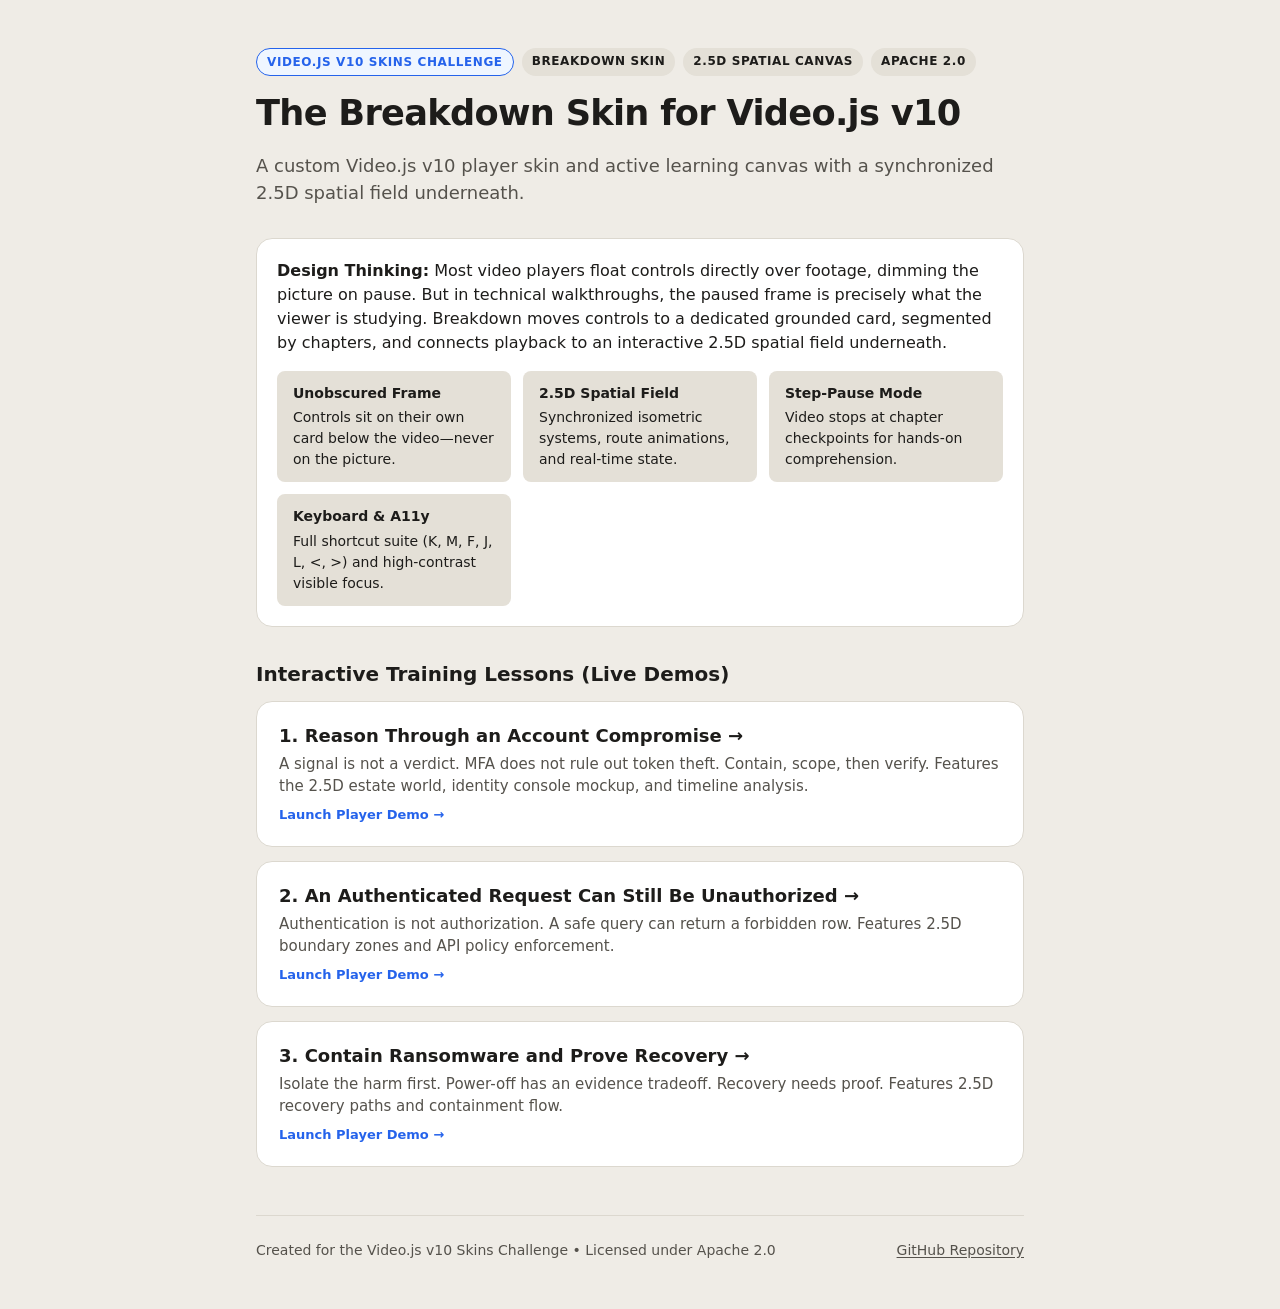
==== index.html @ 7e4e5983 "Video.js v10 Skins Challenge: Breakdown Skin with 2.5D spatial canvas" ====
<!doctype html>
<html lang="en">
<head>
<meta charset="utf-8">
<meta name="viewport" content="width=device-width, initial-scale=1">
<title>Breakdown: Video.js v10 Skin for Interactive Lessons & 2.5D Canvas</title>
<style>
  :root {
    --bg: #efece6;
    --text: #1d1c1a;
    --subtle: #55524c;
    --card-bg: #ffffff;
    --card-border: #dcd8cf;
    --accent: #2563eb;
    --accent-bg: #eff6ff;
    --tag-bg: #e4e0d7;
  }
  @media (prefers-color-scheme: dark) {
    :root {
      --bg: #141312;
      --text: #edebe8;
      --subtle: #a19d95;
      --card-bg: #1f1d1b;
      --card-border: #33302c;
      --accent: #60a5fa;
      --accent-bg: #1e293b;
      --tag-bg: #2a2724;
    }
  }
  body { margin: 0; padding: clamp(1.25rem, 4vw, 3rem); font-family: system-ui, -apple-system, "Segoe UI", Roboto, sans-serif; color: var(--text); background: var(--bg); line-height: 1.5; }
  main { max-width: 48rem; margin: 0 auto; }
  header { margin-bottom: 2rem; }
  .badge-bar { display: flex; flex-wrap: wrap; gap: 0.5rem; margin-bottom: 1rem; }
  .badge { font-size: 0.75rem; font-weight: 600; text-transform: uppercase; letter-spacing: 0.05em; padding: 0.25rem 0.625rem; border-radius: 999px; background: var(--tag-bg); color: var(--text); }
  .badge.highlight { background: var(--accent-bg); color: var(--accent); border: 1px solid currentColor; }
  h1 { margin: 0 0 0.5rem; font-size: clamp(1.5rem, 3.5vw, 2.2rem); line-height: 1.2; font-weight: 700; letter-spacing: -0.02em; }
  .lead { font-size: 1.125rem; color: var(--subtle); margin-bottom: 1.5rem; }
  .card-intro { background: var(--card-bg); border: 1px solid var(--card-border); border-radius: 1rem; padding: 1.25rem; margin-bottom: 2rem; }
  .card-intro p { margin: 0 0 0.75rem; }
  .card-intro p:last-child { margin-bottom: 0; }
  .feature-grid { display: grid; grid-template-columns: repeat(auto-fit, minmax(13rem, 1fr)); gap: 0.75rem; margin-top: 1rem; font-size: 0.875rem; }
  .feature-item { background: var(--tag-bg); padding: 0.75rem 1rem; border-radius: 0.5rem; }
  .feature-item strong { display: block; color: var(--text); margin-bottom: 0.2rem; }
  h2 { font-size: 1.25rem; margin: 2rem 0 0.75rem; font-weight: 600; }
  ol { display: grid; gap: 0.875rem; padding: 0; margin: 0; list-style: none; }
  li a { display: block; padding: 1.25rem 1.375rem; color: inherit; text-decoration: none; background: var(--card-bg); border: 1px solid var(--card-border); border-radius: 1rem; transition: transform 0.15s ease, border-color 0.15s ease; }
  li a:hover { border-color: var(--text); transform: translateY(-1px); }
  li a:focus-visible { outline: 2px solid var(--accent); outline-offset: 2px; }
  li strong { display: flex; align-items: center; justify-content: space-between; font-size: 1.125rem; }
  li span { display: block; margin-top: 0.35rem; color: var(--subtle); font-size: 0.9375rem; line-height: 1.45; }
  .btn-launch { display: inline-block; font-size: 0.8125rem; font-weight: 600; color: var(--accent); margin-top: 0.5rem; }
  footer { margin-top: 3rem; padding-top: 1.5rem; border-top: 1px solid var(--card-border); font-size: 0.875rem; color: var(--subtle); display: flex; flex-wrap: wrap; justify-content: space-between; gap: 1rem; }
  footer a { color: inherit; text-decoration: underline; text-underline-offset: 2px; }
</style>
</head>
<body>
<main>
  <header>
    <div class="badge-bar">
      <span class="badge highlight">Video.js v10 Skins Challenge</span>
      <span class="badge">Breakdown Skin</span>
      <span class="badge">2.5D Spatial Canvas</span>
      <span class="badge">Apache 2.0</span>
    </div>
    <h1>The Breakdown Skin for Video.js v10</h1>
    <p class="lead">A custom Video.js v10 player skin and active learning canvas with a synchronized 2.5D spatial field underneath.</p>
  </header>

  <section class="card-intro">
    <p><strong>Design Thinking:</strong> Most video players float controls directly over footage, dimming the picture on pause. But in technical walkthroughs, the paused frame is precisely what the viewer is studying. Breakdown moves controls to a dedicated grounded card, segmented by chapters, and connects playback to an interactive 2.5D spatial field underneath.</p>
    <div class="feature-grid">
      <div class="feature-item">
        <strong>Unobscured Frame</strong>
        Controls sit on their own card below the video—never on the picture.
      </div>
      <div class="feature-item">
        <strong>2.5D Spatial Field</strong>
        Synchronized isometric systems, route animations, and real-time state.
      </div>
      <div class="feature-item">
        <strong>Step-Pause Mode</strong>
        Video stops at chapter checkpoints for hands-on comprehension.
      </div>
      <div class="feature-item">
        <strong>Keyboard & A11y</strong>
        Full shortcut suite (K, M, F, J, L, &lt;, &gt;) and high-contrast visible focus.
      </div>
    </div>
  </section>

  <h2>Interactive Training Lessons (Live Demos)</h2>
  <ol>
    <li>
      <a href="m1-account-compromise/index.html">
        <strong>1. Reason Through an Account Compromise &rarr;</strong>
        <span>A signal is not a verdict. MFA does not rule out token theft. Contain, scope, then verify. Features the 2.5D estate world, identity console mockup, and timeline analysis.</span>
        <span class="btn-launch">Launch Player Demo &rarr;</span>
      </a>
    </li>
    <li>
      <a href="m2-api-authorization/index.html">
        <strong>2. An Authenticated Request Can Still Be Unauthorized &rarr;</strong>
        <span>Authentication is not authorization. A safe query can return a forbidden row. Features 2.5D boundary zones and API policy enforcement.</span>
        <span class="btn-launch">Launch Player Demo &rarr;</span>
      </a>
    </li>
    <li>
      <a href="m3-ransomware-recovery/index.html">
        <strong>3. Contain Ransomware and Prove Recovery &rarr;</strong>
        <span>Isolate the harm first. Power-off has an evidence tradeoff. Recovery needs proof. Features 2.5D recovery paths and containment flow.</span>
        <span class="btn-launch">Launch Player Demo &rarr;</span>
      </a>
    </li>
  </ol>

  <footer>
    <div>Created for the Video.js v10 Skins Challenge &bull; Licensed under Apache 2.0</div>
    <div><a href="https://github.com/cwwjacobs/videjs-breakdown-skin" target="_blank" rel="noopener">GitHub Repository</a></div>
  </footer>
</main>
</body>
</html>
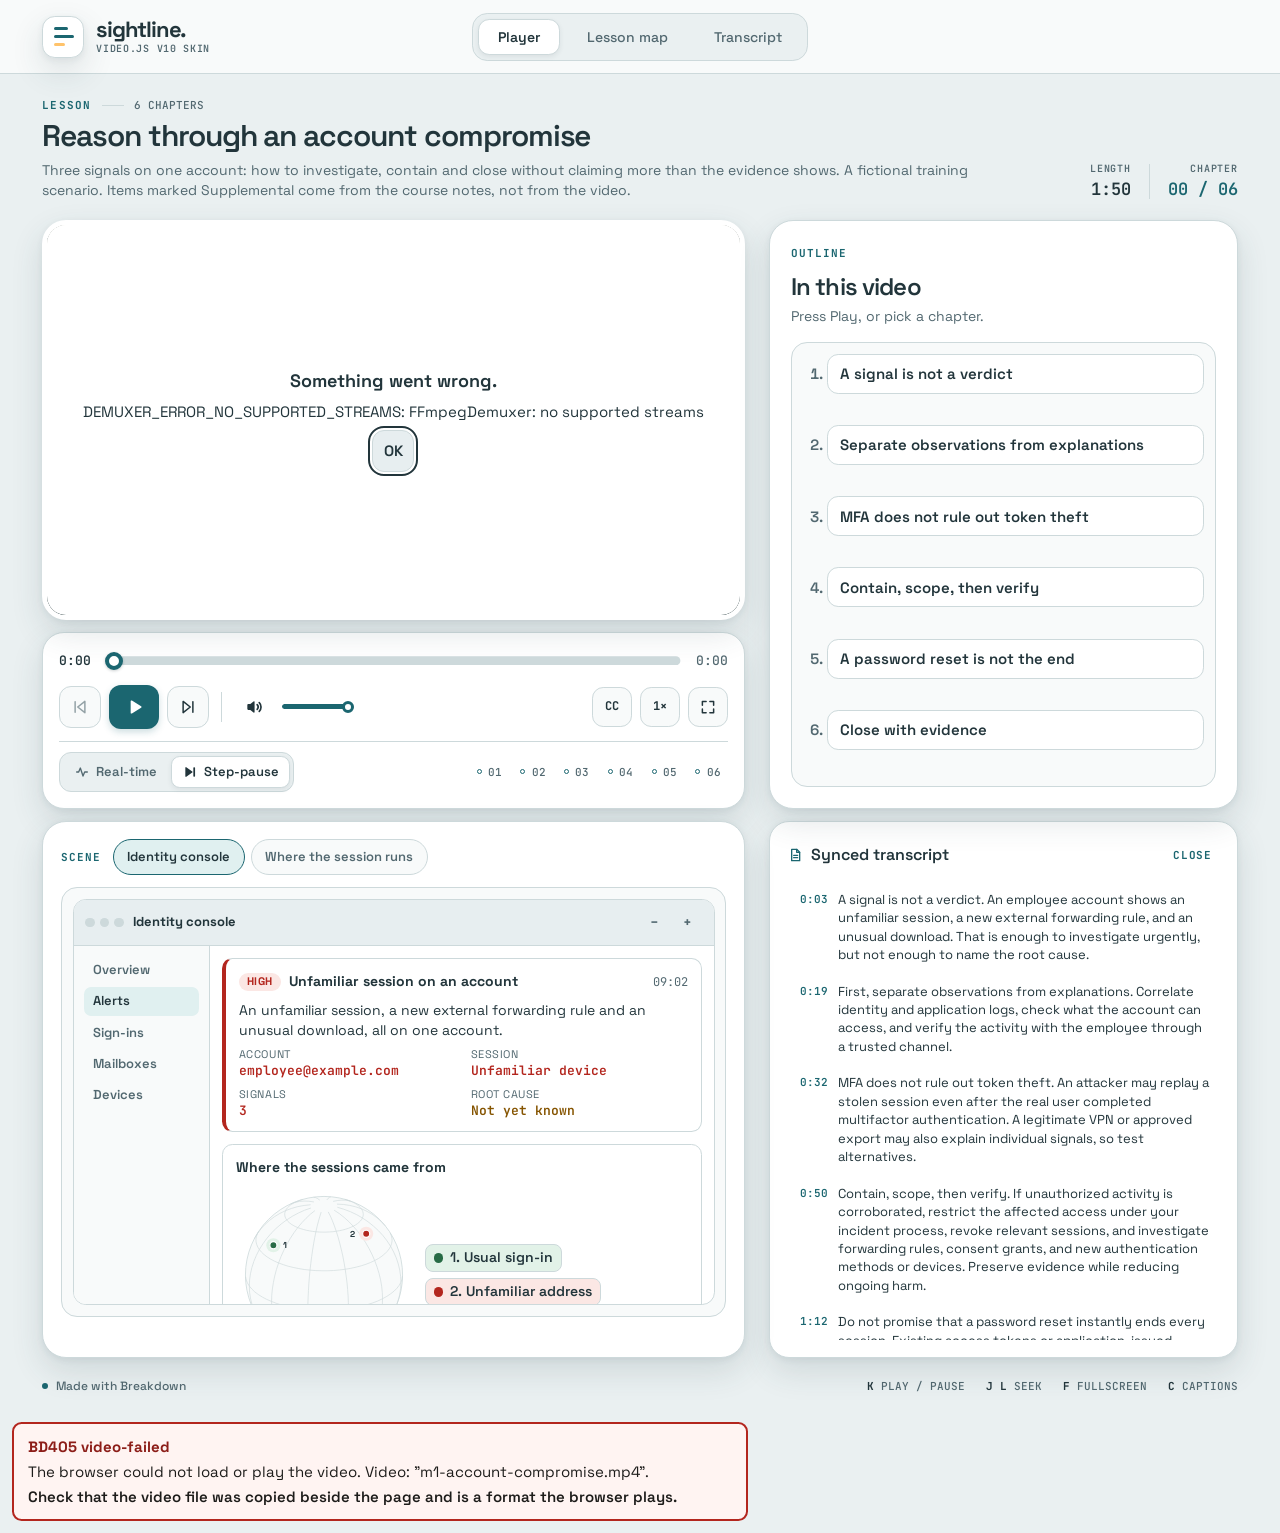
==== commit 38eaadd3: "Mount Breakdown player directly at root for instant playback showcase" ====
--- a/index.html
+++ b/index.html
@@ -1,122 +1,16 @@
 <!doctype html>
 <html lang="en">
-<head>
-<meta charset="utf-8">
-<meta name="viewport" content="width=device-width, initial-scale=1">
-<title>Breakdown: Video.js v10 Skin for Interactive Lessons & 2.5D Canvas</title>
-<style>
-  :root {
-    --bg: #efece6;
-    --text: #1d1c1a;
-    --subtle: #55524c;
-    --card-bg: #ffffff;
-    --card-border: #dcd8cf;
-    --accent: #2563eb;
-    --accent-bg: #eff6ff;
-    --tag-bg: #e4e0d7;
-  }
-  @media (prefers-color-scheme: dark) {
-    :root {
-      --bg: #141312;
-      --text: #edebe8;
-      --subtle: #a19d95;
-      --card-bg: #1f1d1b;
-      --card-border: #33302c;
-      --accent: #60a5fa;
-      --accent-bg: #1e293b;
-      --tag-bg: #2a2724;
-    }
-  }
-  body { margin: 0; padding: clamp(1.25rem, 4vw, 3rem); font-family: system-ui, -apple-system, "Segoe UI", Roboto, sans-serif; color: var(--text); background: var(--bg); line-height: 1.5; }
-  main { max-width: 48rem; margin: 0 auto; }
-  header { margin-bottom: 2rem; }
-  .badge-bar { display: flex; flex-wrap: wrap; gap: 0.5rem; margin-bottom: 1rem; }
-  .badge { font-size: 0.75rem; font-weight: 600; text-transform: uppercase; letter-spacing: 0.05em; padding: 0.25rem 0.625rem; border-radius: 999px; background: var(--tag-bg); color: var(--text); }
-  .badge.highlight { background: var(--accent-bg); color: var(--accent); border: 1px solid currentColor; }
-  h1 { margin: 0 0 0.5rem; font-size: clamp(1.5rem, 3.5vw, 2.2rem); line-height: 1.2; font-weight: 700; letter-spacing: -0.02em; }
-  .lead { font-size: 1.125rem; color: var(--subtle); margin-bottom: 1.5rem; }
-  .card-intro { background: var(--card-bg); border: 1px solid var(--card-border); border-radius: 1rem; padding: 1.25rem; margin-bottom: 2rem; }
-  .card-intro p { margin: 0 0 0.75rem; }
-  .card-intro p:last-child { margin-bottom: 0; }
-  .feature-grid { display: grid; grid-template-columns: repeat(auto-fit, minmax(13rem, 1fr)); gap: 0.75rem; margin-top: 1rem; font-size: 0.875rem; }
-  .feature-item { background: var(--tag-bg); padding: 0.75rem 1rem; border-radius: 0.5rem; }
-  .feature-item strong { display: block; color: var(--text); margin-bottom: 0.2rem; }
-  h2 { font-size: 1.25rem; margin: 2rem 0 0.75rem; font-weight: 600; }
-  ol { display: grid; gap: 0.875rem; padding: 0; margin: 0; list-style: none; }
-  li a { display: block; padding: 1.25rem 1.375rem; color: inherit; text-decoration: none; background: var(--card-bg); border: 1px solid var(--card-border); border-radius: 1rem; transition: transform 0.15s ease, border-color 0.15s ease; }
-  li a:hover { border-color: var(--text); transform: translateY(-1px); }
-  li a:focus-visible { outline: 2px solid var(--accent); outline-offset: 2px; }
-  li strong { display: flex; align-items: center; justify-content: space-between; font-size: 1.125rem; }
-  li span { display: block; margin-top: 0.35rem; color: var(--subtle); font-size: 0.9375rem; line-height: 1.45; }
-  .btn-launch { display: inline-block; font-size: 0.8125rem; font-weight: 600; color: var(--accent); margin-top: 0.5rem; }
-  footer { margin-top: 3rem; padding-top: 1.5rem; border-top: 1px solid var(--card-border); font-size: 0.875rem; color: var(--subtle); display: flex; flex-wrap: wrap; justify-content: space-between; gap: 1rem; }
-  footer a { color: inherit; text-decoration: underline; text-underline-offset: 2px; }
-</style>
-</head>
-<body>
-<main>
-  <header>
-    <div class="badge-bar">
-      <span class="badge highlight">Video.js v10 Skins Challenge</span>
-      <span class="badge">Breakdown Skin</span>
-      <span class="badge">2.5D Spatial Canvas</span>
-      <span class="badge">Apache 2.0</span>
-    </div>
-    <h1>The Breakdown Skin for Video.js v10</h1>
-    <p class="lead">A custom Video.js v10 player skin and active learning canvas with a synchronized 2.5D spatial field underneath.</p>
-  </header>
-
-  <section class="card-intro">
-    <p><strong>Design Thinking:</strong> Most video players float controls directly over footage, dimming the picture on pause. But in technical walkthroughs, the paused frame is precisely what the viewer is studying. Breakdown moves controls to a dedicated grounded card, segmented by chapters, and connects playback to an interactive 2.5D spatial field underneath.</p>
-    <div class="feature-grid">
-      <div class="feature-item">
-        <strong>Unobscured Frame</strong>
-        Controls sit on their own card below the video—never on the picture.
-      </div>
-      <div class="feature-item">
-        <strong>2.5D Spatial Field</strong>
-        Synchronized isometric systems, route animations, and real-time state.
-      </div>
-      <div class="feature-item">
-        <strong>Step-Pause Mode</strong>
-        Video stops at chapter checkpoints for hands-on comprehension.
-      </div>
-      <div class="feature-item">
-        <strong>Keyboard & A11y</strong>
-        Full shortcut suite (K, M, F, J, L, &lt;, &gt;) and high-contrast visible focus.
-      </div>
-    </div>
-  </section>
-
-  <h2>Interactive Training Lessons (Live Demos)</h2>
-  <ol>
-    <li>
-      <a href="m1-account-compromise/index.html">
-        <strong>1. Reason Through an Account Compromise &rarr;</strong>
-        <span>A signal is not a verdict. MFA does not rule out token theft. Contain, scope, then verify. Features the 2.5D estate world, identity console mockup, and timeline analysis.</span>
-        <span class="btn-launch">Launch Player Demo &rarr;</span>
-      </a>
-    </li>
-    <li>
-      <a href="m2-api-authorization/index.html">
-        <strong>2. An Authenticated Request Can Still Be Unauthorized &rarr;</strong>
-        <span>Authentication is not authorization. A safe query can return a forbidden row. Features 2.5D boundary zones and API policy enforcement.</span>
-        <span class="btn-launch">Launch Player Demo &rarr;</span>
-      </a>
-    </li>
-    <li>
-      <a href="m3-ransomware-recovery/index.html">
-        <strong>3. Contain Ransomware and Prove Recovery &rarr;</strong>
-        <span>Isolate the harm first. Power-off has an evidence tradeoff. Recovery needs proof. Features 2.5D recovery paths and containment flow.</span>
-        <span class="btn-launch">Launch Player Demo &rarr;</span>
-      </a>
-    </li>
-  </ol>
-
-  <footer>
-    <div>Created for the Video.js v10 Skins Challenge &bull; Licensed under Apache 2.0</div>
-    <div><a href="https://github.com/cwwjacobs/videjs-breakdown-skin" target="_blank" rel="noopener">GitHub Repository</a></div>
-  </footer>
-</main>
-</body>
+  <head>
+    <meta charset="utf-8">
+    <meta name="viewport" content="width=device-width, initial-scale=1">
+    <meta name="generator" content="Breakdown 0.1.0">
+    <title>Reason through an account compromise</title>
+    <link rel="stylesheet" href="runtime/player.css">
+  </head>
+  <body class="bd-page">
+    <main data-breakdown></main>
+    <noscript>This lesson needs JavaScript to play.</noscript>
+    <script type="application/json" id="breakdown-data">{"lesson": {"schemaVersion": 1, "title": "Reason through an account compromise", "summary": "Three signals on one account: how to investigate, contain and close without claiming more than the evidence shows. A fictional training scenario. Items marked Supplemental come from the course notes, not from the video.", "kind": "lesson", "mode": "step-pause", "video": {"src": "m1-account-compromise.mp4", "durationSec": 110.0, "poster": "poster.jpg", "captions": "captions.vtt", "captionsLanguage": "en"}, "chapters": [{"id": "signal", "start": 3.5, "end": 16.38, "title": "A signal is not a verdict", "point": "Three signals on one account are enough to investigate urgently, but not enough to name the root cause.", "block": {"type": "timeline", "version": 1, "events": [{"id": "signin", "when": "09:00", "label": "Usual sign-in", "detail": "Supplemental practice packet, not from the video. A sign-in from a familiar managed device, with MFA satisfied."}, {"id": "session", "when": "09:02", "label": "Unfamiliar session", "detail": "The first signal in the video. In the practice packet: a new session from an unfamiliar address and an unmanaged device."}, {"id": "rule", "when": "09:03", "label": "Forwarding rule", "detail": "The second signal in the video. In the practice packet: a mail rule is created that forwards invoices to an outside address."}, {"id": "download", "when": "09:04", "label": "Unusual download", "detail": "The third signal in the video. In the practice packet: an unusually large download under the same identity."}, {"id": "helpdesk", "when": "09:05", "label": "User not yet contacted", "detail": "Supplemental practice packet, not from the video. Nobody has yet asked the employee whether any of this was them."}]}, "scene": {"use": "console", "focus": ["alert", "unfamiliar", "rule", "download"], "note": "Three signals on one account: enough to investigate urgently, not enough to name the cause."}}, {"id": "separate", "start": 19.0, "end": 30.04, "title": "Separate observations from explanations", "point": "Correlate identity and application logs, check what the account can access, and verify the activity with the employee through a trusted channel.", "block": {"type": "classify", "version": 1, "prompt": "Sort each statement: is it observed, a possible explanation, or still unanswered?", "groups": [{"id": "observed", "label": "Observed"}, {"id": "explanation", "label": "Possible explanation"}, {"id": "unanswered", "label": "Unanswered"}], "items": [{"text": "The account shows an unfamiliar session.", "group": "observed", "why": "It is something the account shows. It does not say who was behind it."}, {"text": "An attacker controls the account.", "group": "explanation", "why": "It would explain the signals, but it is not yet shown. Verify the activity with the employee through a trusted channel."}, {"text": "A new rule forwards mail to an outside address.", "group": "observed", "why": "The rule exists. Who made it, and why, is a separate question."}, {"text": "The employee did all of this themselves.", "group": "explanation", "why": "Also an explanation, and also untested. Ask the employee, through a trusted channel."}, {"text": "There was an unusual download.", "group": "observed", "why": "It happened. On its own it does not say who did it or why."}, {"text": "What the account can access.", "group": "unanswered", "why": "It has to be checked: it decides how much is at stake."}, {"text": "The root cause.", "group": "unanswered", "why": "The signals are enough to investigate urgently, but not enough to name the root cause."}]}, "scene": {"use": "console", "focus": ["where", "sessions", "verify"], "note": "Correlate the identity and application logs, and verify with the employee through a trusted channel."}}, {"id": "mfa", "start": 32.66, "end": 48.14, "title": "MFA does not rule out token theft", "point": "An attacker may replay a stolen session after the real user completed MFA. A legitimate VPN or approved export may also explain individual signals, so test alternatives.", "block": {"type": "quick-check", "version": 1, "question": "The log shows the real user completed MFA. What does that tell you about the unfamiliar session?", "answers": [{"text": "It could still be an attacker replaying a stolen session.", "correct": true, "feedback": "Right. An attacker may replay a stolen session even after the real user completed multifactor authentication."}, {"text": "The session is safe, because MFA was completed.", "feedback": "No. MFA does not rule out token theft. A stolen session can be replayed after the real user has passed MFA."}, {"text": "It proves token theft.", "feedback": "No. Nothing is proven yet. A legitimate VPN or an approved export may also explain individual signals, so test the alternatives."}]}, "scene": {"use": "estate", "focus": ["stranger", "employee", "signin"], "view": "iso", "note": "The real user completed MFA. The session from elsewhere could still be a stolen one replayed, or a VPN or approved export: test both."}}, {"id": "contain", "start": 50.76, "end": 69.68, "title": "Contain, scope, then verify", "point": "If unauthorized activity is corroborated, restrict access, revoke sessions and investigate what was added, preserving evidence while reducing ongoing harm.", "block": {"type": "flow", "version": 1, "parts": [{"id": "corroborated", "label": "Activity corroborated", "detail": "What follows applies if unauthorized activity is corroborated, not on suspicion alone."}, {"id": "restrict", "label": "Restrict affected access", "detail": "Restrict the affected access under your incident process."}, {"id": "revoke", "label": "Revoke relevant sessions", "detail": "Revoke the relevant sessions as part of restricting access."}, {"id": "investigate", "label": "Investigate what was added", "detail": "Investigate forwarding rules, consent grants, and new authentication methods or devices."}, {"id": "preserve", "label": "Preserve evidence", "detail": "Preserve evidence while reducing ongoing harm. The two are done together."}], "connections": [{"from": "corroborated", "to": "restrict"}, {"from": "restrict", "to": "revoke"}, {"from": "revoke", "to": "investigate"}, {"from": "corroborated", "to": "preserve", "label": "meanwhile"}]}, "scene": {"use": "console", "focus": ["restrict", "revoke", "review"], "note": "Once unauthorized activity is corroborated: restrict, revoke, investigate what was added."}}, {"id": "reset", "start": 72.3, "end": 84.22, "title": "A password reset is not the end", "point": "Do not promise that a password reset instantly ends every session.", "block": {"type": "key-points", "version": 1, "points": [{"title": "Do not promise an instant cut-off", "text": "A password reset does not instantly end every session."}, {"title": "Some access may remain", "text": "Existing access tokens or application-issued sessions may remain usable."}, {"title": "It depends on the application", "text": "Whether they remain usable depends on the application and its revocation support."}]}, "scene": {"use": "estate", "focus": ["stranger", "mail", "files"], "view": "orbit", "note": "A password reset does not instantly end every session: existing tokens may still work."}}, {"id": "close", "start": 86.84, "end": 103.88, "title": "Close with evidence", "point": "Check that unauthorized access and persistence are removed, and say what is confirmed, what is unknown, and what supports closure.", "block": {"type": "worked-example", "version": 1, "prompt": "Give the closing update for this incident.", "steps": [{"title": "Check what is removed", "text": "Finish by checking that unauthorized access and persistence are removed."}, {"title": "Say what is confirmed", "text": "State what data access is confirmed."}, {"title": "Say what is unknown", "text": "State what remains unknown."}, {"title": "Say what supports closure", "text": "State what evidence supports closing the incident."}, {"title": "In an interview", "text": "Explain the decision, the tradeoff and the verification, not just the tool you would open."}]}, "scene": {"use": "console", "focus": ["closeout"], "note": "Close with evidence: removed, confirmed, unknown, and what supports closure."}}], "scenes": [{"id": "console", "title": "Identity console", "block": {"type": "mockup", "version": 1, "frame": "app", "title": "Identity console", "nav": ["Overview", "Alerts", "Sign-ins", "Mailboxes", "Devices"], "current": "Alerts", "sections": [{"id": "alert", "kind": "alert", "wide": true, "severity": "high", "label": "Unfamiliar session on an account", "time": "09:02", "text": "An unfamiliar session, a new external forwarding rule and an unusual download, all on one account.", "detail": "Three signals on one account. Enough to investigate urgently, not enough to name the root cause.", "fields": [{"label": "Account", "value": "employee@example.com"}, {"label": "Session", "value": "Unfamiliar device", "tone": "bad"}, {"label": "Signals", "value": "3"}, {"label": "Root cause", "value": "Not yet known", "tone": "warn"}]}, {"id": "where", "kind": "globe", "label": "Where the sessions came from", "detail": "The usual sign-in and the unfamiliar one. Positions are illustrative: the video says only that the session is unfamiliar.", "places": [{"id": "usual", "label": "Usual sign-in", "detail": "Where this employee normally signs in, from a managed device.", "lat": 39.7, "lon": -105.0, "tone": "good"}, {"id": "elsewhere", "label": "Unfamiliar address", "detail": "The new session's address, never seen for this account.", "lat": 50.1, "lon": 8.7, "tone": "bad"}]}, {"id": "sessions", "kind": "table", "label": "Sign-ins for this account", "columns": ["Time", "Device", "Address"], "detail": "The identity log. Compare it with the application logs before deciding what happened.", "rows": [{"id": "usual-row", "label": "09:00", "cells": ["Managed laptop", "198.51.100.10"], "tone": "good", "detail": "Supplemental practice packet: the usual sign-in from a managed device."}, {"id": "unfamiliar", "label": "09:02", "cells": ["Unmanaged device", "203.0.113.24"], "tone": "bad", "detail": "The unfamiliar session: the first signal in the video."}]}, {"id": "audit", "kind": "log", "label": "Mailbox and file activity", "detail": "What happened on the account after the unfamiliar session started.", "lines": [{"id": "rule", "time": "09:03", "text": "New rule forwards mail to an outside address", "tone": "bad", "detail": "The second signal in the video: a new external forwarding rule. Who created it is not yet known."}, {"id": "download", "time": "09:04", "text": "Unusually large download under the same account", "tone": "warn", "detail": "The third signal: an unusual download. On its own it does not say who did it or why."}]}, {"id": "respond", "kind": "actions", "label": "Respond", "detail": "What an analyst can do from here. Containment comes once unauthorized activity is corroborated.", "items": [{"id": "verify", "label": "Verify with the employee", "style": "primary", "detail": "Ask the employee, through a trusted channel, whether the activity was theirs."}, {"id": "restrict", "label": "Restrict access", "style": "plain", "detail": "Restrict the affected access under your incident process."}, {"id": "revoke", "label": "Revoke sessions", "style": "danger", "detail": "Revoke the relevant sessions as part of restricting access."}, {"id": "review", "label": "Review what was added", "style": "plain", "detail": "Investigate forwarding rules, consent grants and new sign-in methods or devices."}]}, {"id": "closeout", "kind": "steps", "label": "Closing the incident", "detail": "Close with evidence: say what is confirmed, what is unknown, and what supports closure.", "items": [{"id": "removed", "label": "Access, persistence removed", "state": "done", "detail": "Check that unauthorized access and persistence are removed."}, {"id": "confirmed", "label": "Data access confirmed", "state": "current", "detail": "State what data access is confirmed."}, {"id": "unknown", "label": "What remains unknown", "state": "todo", "detail": "State what remains unknown."}, {"id": "evidence", "label": "Evidence for closure", "state": "todo", "detail": "State what evidence supports closing the incident."}]}]}}, {"id": "estate", "title": "Where the session runs", "block": {"type": "world", "version": 1, "view": "iso", "arrange": "side-by-side", "zones": [{"id": "company", "label": "Company", "detail": "The employee and their managed device."}, {"id": "cloud", "label": "Cloud services", "detail": "Sign-in, mail and files, reached with a valid session."}, {"id": "outside", "label": "Unfamiliar address", "detail": "An address and device never seen for this account."}], "parts": [{"id": "employee", "label": "Employee", "detail": "The real user, who completed MFA.", "zone": "company", "shape": "person"}, {"id": "laptop", "label": "Managed laptop", "detail": "The employee's usual, managed device.", "zone": "company", "shape": "laptop", "tone": "good"}, {"id": "signin", "label": "Sign-in service", "detail": "Checks the sign-in and issues the session.", "zone": "cloud", "shape": "shield"}, {"id": "mail", "label": "Mailbox", "detail": "Where the forwarding rule appeared.", "zone": "cloud", "shape": "envelope"}, {"id": "files", "label": "Files", "detail": "Where the unusual download came from.", "zone": "cloud", "shape": "cylinder"}, {"id": "stranger", "label": "Unfamiliar device", "detail": "An unmanaged device holding a session for the same account. Whether it is a stolen session replayed, a VPN or an approved export is what the investigation tests.", "zone": "outside", "shape": "laptop", "tone": "bad"}], "connections": [{"from": "laptop", "to": "signin", "label": "MFA completed", "style": "flow"}, {"from": "signin", "to": "mail"}, {"from": "signin", "to": "files"}, {"from": "stranger", "to": "signin", "label": "unfamiliar session"}]}}]}, "blocks": [{"name": "classify", "version": "1.0.0", "entry": "blocks/classify/index.js", "schema": {"title": "classify block, version 1", "type": "object", "additionalProperties": false, "required": ["type", "version", "prompt", "groups", "items"], "properties": {"type": {"const": "classify"}, "version": {"const": 1}, "prompt": {"type": "string", "minLength": 1, "maxLength": 200, "description": "What the viewer is asked to do."}, "groups": {"type": "array", "minItems": 2, "maxItems": 3, "items": {"type": "object", "additionalProperties": false, "required": ["id", "label"], "properties": {"id": {"type": "string", "pattern": "^[a-z][a-z0-9-]{0,31}$"}, "label": {"type": "string", "minLength": 1, "maxLength": 22}}}}, "items": {"type": "array", "minItems": 2, "maxItems": 8, "items": {"type": "object", "additionalProperties": false, "required": ["text", "group", "why"], "properties": {"text": {"type": "string", "minLength": 1, "maxLength": 140, "description": "The statement to sort."}, "group": {"type": "string", "pattern": "^[a-z][a-z0-9-]{0,31}$", "description": "The id of the group it belongs to."}, "why": {"type": "string", "minLength": 1, "maxLength": 240, "description": "Shown once the viewer has chosen: why it belongs there."}}}}}}}, {"name": "flow", "version": "1.0.0", "entry": "blocks/flow/index.js", "schema": {"title": "flow block, version 1", "type": "object", "additionalProperties": false, "required": ["type", "version", "parts", "connections"], "properties": {"type": {"const": "flow"}, "version": {"const": 1}, "direction": {"enum": ["right", "down"], "description": "The way the flow should read: right or down. Right when left out. The block turns it downward when the room is too narrow for the text to stay readable."}, "parts": {"type": "array", "minItems": 2, "maxItems": 9, "items": {"type": "object", "additionalProperties": false, "required": ["id", "label", "detail"], "properties": {"id": {"type": "string", "pattern": "^[a-z][a-z0-9-]{0,31}$", "x-hint": "Use lowercase letters, digits and hyphens, starting with a letter."}, "label": {"type": "string", "minLength": 1, "maxLength": 28, "x-hint": "Labels are drawn on the stage, so keep them short."}, "detail": {"type": "string", "minLength": 1, "maxLength": 320, "description": "Shown in the card when the viewer selects this part."}}}}, "connections": {"type": "array", "minItems": 1, "maxItems": 14, "items": {"type": "object", "additionalProperties": false, "required": ["from", "to"], "properties": {"from": {"type": "string", "pattern": "^[a-z][a-z0-9-]{0,31}$", "x-hint": "Use lowercase letters, digits and hyphens, starting with a letter."}, "to": {"type": "string", "pattern": "^[a-z][a-z0-9-]{0,31}$", "x-hint": "Use lowercase letters, digits and hyphens, starting with a letter."}, "label": {"type": "string", "minLength": 1, "maxLength": 22}}}}}}}, {"name": "key-points", "version": "1.0.0", "entry": "blocks/key-points/index.js", "schema": {"title": "key-points block, version 1", "type": "object", "additionalProperties": false, "required": ["type", "version", "points"], "properties": {"type": {"const": "key-points"}, "version": {"const": 1}, "points": {"type": "array", "minItems": 2, "maxItems": 6, "items": {"type": "object", "additionalProperties": false, "required": ["title", "text"], "properties": {"title": {"type": "string", "minLength": 1, "maxLength": 60}, "text": {"type": "string", "minLength": 1, "maxLength": 240, "description": "One or two sentences that say what the video says about this point."}}}}}}}, {"name": "mockup", "version": "1.0.0", "entry": "blocks/mockup/index.js", "schema": {"title": "mockup block, version 1", "type": "object", "additionalProperties": false, "required": ["type", "version", "title", "sections"], "properties": {"type": {"const": "mockup"}, "version": {"const": 1}, "frame": {"enum": ["app", "browser", "terminal", "mail", "phone", "document"], "description": "What the screen sits in. app when left out."}, "title": {"type": "string", "minLength": 1, "maxLength": 60, "description": "The app's, page's or document's name, as the real one would show it."}, "address": {"type": "string", "minLength": 1, "maxLength": 80, "description": "For a browser: the address bar."}, "nav": {"type": "array", "maxItems": 7, "items": {"type": "string", "minLength": 1, "maxLength": 24}, "description": "The menu of the real screen (sidebar or tabs)."}, "current": {"type": "string", "minLength": 1, "maxLength": 24, "description": "The menu item that is open."}, "sections": {"type": "array", "minItems": 1, "maxItems": 10, "items": {"type": "object", "additionalProperties": false, "required": ["id", "label", "detail", "kind"], "properties": {"id": {"type": "string", "pattern": "^[a-z][a-z0-9-]{0,31}$", "x-hint": "Use lowercase letters, digits and hyphens, starting with a letter."}, "label": {"type": "string", "minLength": 1, "maxLength": 40, "description": "The section's heading as the real screen would show it."}, "detail": {"type": "string", "minLength": 1, "maxLength": 320, "description": "Shown in the card when the viewer selects it: what this is and why it matters."}, "kind": {"enum": ["alert", "fields", "table", "log", "globe", "chart", "actions", "message", "code", "metrics", "steps"], "description": "alert: a notice with a severity, text and fields. fields: names and values. table: columns and rows. log: timed lines. globe: places on the earth, with the distance between two. chart: bars or a line over time. actions: the buttons the real screen offers. message: an email or chat message. code: lines of code or commands. metrics: big numbers. steps: a sequence with done, current and to-do."}, "wide": {"type": "boolean", "description": "Spans the full width of the screen."}, "tone": {"enum": ["normal", "good", "bad", "warn", "info"], "description": "bad for risky or failed, good for safe or done, warn for needs attention, info for neutral notices. normal when left out."}, "severity": {"enum": ["low", "medium", "high", "critical"], "description": "For an alert."}, "time": {"type": "string", "minLength": 1, "maxLength": 24}, "text": {"type": "string", "minLength": 1, "maxLength": 400, "description": "An alert's or a message's text."}, "fields": {"type": "array", "maxItems": 10, "items": {"type": "object", "additionalProperties": false, "required": ["label", "value"], "properties": {"label": {"type": "string", "minLength": 1, "maxLength": 30}, "value": {"type": "string", "minLength": 1, "maxLength": 80}, "tone": {"enum": ["normal", "good", "bad", "warn", "info"], "description": "bad for risky or failed, good for safe or done, warn for needs attention, info for neutral notices. normal when left out."}}}}, "columns": {"type": "array", "minItems": 1, "maxItems": 6, "items": {"type": "string", "minLength": 1, "maxLength": 24}, "description": "For a table: the headings, the first for the rows' labels."}, "rows": {"type": "array", "maxItems": 10, "items": {"type": "object", "additionalProperties": false, "required": ["id", "label", "detail"], "properties": {"id": {"type": "string", "pattern": "^[a-z][a-z0-9-]{0,31}$", "x-hint": "Use lowercase letters, digits and hyphens, starting with a letter."}, "label": {"type": "string", "minLength": 1, "maxLength": 40}, "detail": {"type": "string", "minLength": 1, "maxLength": 320, "description": "Shown in the card when the viewer selects it: what this is and why it matters."}, "cells": {"type": "array", "maxItems": 5, "items": {"type": "string", "minLength": 1, "maxLength": 40}}, "tone": {"enum": ["normal", "good", "bad", "warn", "info"], "description": "bad for risky or failed, good for safe or done, warn for needs attention, info for neutral notices. normal when left out."}}}}, "lines": {"type": "array", "maxItems": 14, "items": {"type": "object", "additionalProperties": false, "required": ["text"], "properties": {"id": {"type": "string", "pattern": "^[a-z][a-z0-9-]{0,31}$", "x-hint": "Use lowercase letters, digits and hyphens, starting with a letter."}, "time": {"type": "string", "minLength": 1, "maxLength": 24}, "text": {"type": "string", "minLength": 1, "maxLength": 140}, "tone": {"enum": ["normal", "good", "bad", "warn", "info"], "description": "bad for risky or failed, good for safe or done, warn for needs attention, info for neutral notices. normal when left out."}, "detail": {"type": "string", "minLength": 1, "maxLength": 320, "description": "With an id, the line becomes a part: shown in the card when the viewer selects it."}}}}, "places": {"type": "array", "maxItems": 4, "items": {"type": "object", "additionalProperties": false, "required": ["id", "label", "detail", "lat", "lon"], "properties": {"id": {"type": "string", "pattern": "^[a-z][a-z0-9-]{0,31}$", "x-hint": "Use lowercase letters, digits and hyphens, starting with a letter."}, "label": {"type": "string", "minLength": 1, "maxLength": 32}, "detail": {"type": "string", "minLength": 1, "maxLength": 320, "description": "Shown in the card when the viewer selects it: what this is and why it matters."}, "lat": {"type": "number", "minimum": -90, "maximum": 90}, "lon": {"type": "number", "minimum": -180, "maximum": 180}, "tone": {"enum": ["normal", "good", "bad", "warn", "info"], "description": "bad for risky or failed, good for safe or done, warn for needs attention, info for neutral notices. normal when left out."}}}}, "travel": {"type": "object", "additionalProperties": false, "required": ["from", "to"], "description": "For a globe: two places joined by an arc with the distance between them.", "properties": {"from": {"type": "string", "pattern": "^[a-z][a-z0-9-]{0,31}$", "x-hint": "Use lowercase letters, digits and hyphens, starting with a letter."}, "to": {"type": "string", "pattern": "^[a-z][a-z0-9-]{0,31}$", "x-hint": "Use lowercase letters, digits and hyphens, starting with a letter."}, "label": {"type": "string", "minLength": 1, "maxLength": 40}}}, "series": {"type": "array", "maxItems": 3, "items": {"type": "object", "additionalProperties": false, "required": ["label", "values"], "properties": {"label": {"type": "string", "minLength": 1, "maxLength": 24}, "values": {"type": "array", "minItems": 2, "maxItems": 24, "items": {"type": "number"}}, "tone": {"enum": ["normal", "good", "bad", "warn", "info"], "description": "bad for risky or failed, good for safe or done, warn for needs attention, info for neutral notices. normal when left out."}}}}, "axis": {"type": "array", "maxItems": 24, "items": {"type": "string", "minLength": 1, "maxLength": 10}, "description": "For a chart: the label under each value."}, "style": {"enum": ["bars", "line"], "description": "For a chart. bars when left out."}, "unit": {"type": "string", "minLength": 1, "maxLength": 10}, "items": {"type": "array", "maxItems": 8, "description": "For actions, metrics and steps.", "items": {"type": "object", "additionalProperties": false, "required": ["id", "label", "detail"], "properties": {"id": {"type": "string", "pattern": "^[a-z][a-z0-9-]{0,31}$", "x-hint": "Use lowercase letters, digits and hyphens, starting with a letter."}, "label": {"type": "string", "minLength": 1, "maxLength": 28}, "detail": {"type": "string", "minLength": 1, "maxLength": 320, "description": "Shown in the card when the viewer selects it: what this is and why it matters."}, "value": {"type": "string", "minLength": 1, "maxLength": 24, "description": "For a metric."}, "tone": {"enum": ["normal", "good", "bad", "warn", "info"], "description": "bad for risky or failed, good for safe or done, warn for needs attention, info for neutral notices. normal when left out."}, "state": {"enum": ["done", "current", "todo"], "description": "For a step."}, "style": {"enum": ["primary", "danger", "plain"], "description": "For an action button."}}}}, "from": {"type": "string", "minLength": 1, "maxLength": 60}, "to": {"type": "string", "minLength": 1, "maxLength": 60}, "subject": {"type": "string", "minLength": 1, "maxLength": 90}}}}}}}, {"name": "quick-check", "version": "1.0.0", "entry": "blocks/quick-check/index.js", "schema": {"title": "quick-check block, version 1", "type": "object", "additionalProperties": false, "required": ["type", "version", "question", "answers"], "properties": {"type": {"const": "quick-check"}, "version": {"const": 1}, "question": {"type": "string", "minLength": 1, "maxLength": 200}, "answers": {"type": "array", "minItems": 2, "maxItems": 5, "contains": {"type": "object", "required": ["correct"], "properties": {"correct": {"const": true}}}, "x-hint": "Mark at least one answer with \"correct\": true.", "items": {"type": "object", "additionalProperties": false, "required": ["text", "feedback"], "properties": {"text": {"type": "string", "minLength": 1, "maxLength": 120}, "correct": {"type": "boolean", "description": "true for a right answer. Leave out for a wrong one."}, "feedback": {"type": "string", "minLength": 1, "maxLength": 240, "description": "Shown when the viewer picks this answer: why it is right or wrong."}}}}}}}, {"name": "timeline", "version": "1.0.0", "entry": "blocks/timeline/index.js", "schema": {"title": "timeline block, version 1", "type": "object", "additionalProperties": false, "required": ["type", "version", "events"], "properties": {"type": {"const": "timeline"}, "version": {"const": 1}, "events": {"type": "array", "minItems": 2, "maxItems": 8, "description": "Listed from first to last.", "items": {"type": "object", "additionalProperties": false, "required": ["id", "when", "label", "detail"], "properties": {"id": {"type": "string", "pattern": "^[a-z][a-z0-9-]{0,31}$", "x-hint": "Use lowercase letters, digits and hyphens, starting with a letter."}, "when": {"type": "string", "minLength": 1, "maxLength": 24, "description": "The date, time or moment, as the video gives it."}, "label": {"type": "string", "minLength": 1, "maxLength": 28, "x-hint": "Labels are drawn on the stage, so keep them short."}, "detail": {"type": "string", "minLength": 1, "maxLength": 320, "description": "Shown in the card when the viewer selects this event."}}}}}}}, {"name": "worked-example", "version": "1.0.0", "entry": "blocks/worked-example/index.js", "schema": {"title": "worked-example block, version 1", "type": "object", "additionalProperties": false, "required": ["type", "version", "prompt", "steps"], "properties": {"type": {"const": "worked-example"}, "version": {"const": 1}, "prompt": {"type": "string", "minLength": 1, "maxLength": 200, "description": "The task being worked through."}, "steps": {"type": "array", "minItems": 2, "maxItems": 6, "items": {"type": "object", "additionalProperties": false, "required": ["title", "text"], "properties": {"title": {"type": "string", "minLength": 1, "maxLength": 60}, "text": {"type": "string", "minLength": 1, "maxLength": 320}, "image": {"type": "string", "minLength": 1, "description": "Optional picture for this stage, a file in the lesson folder."}, "result": {"type": "string", "minLength": 1, "maxLength": 120, "description": "Optional outcome of this stage, shown set apart (a number, a state, a line of output)."}}}}}}}, {"name": "world", "version": "1.0.0", "entry": "blocks/world/index.js", "schema": {"title": "world block, version 1", "type": "object", "additionalProperties": false, "required": ["type", "version", "parts"], "properties": {"type": {"const": "world"}, "version": {"const": 1}, "view": {"enum": ["iso", "top", "front", "orbit"], "description": "How the world first looks. top: flat, from above (2D). iso: at an angle, so zones, levels and heights read (2.5D). front: from the side, so stacked levels read as a cross-section. orbit: a 3D view the viewer turns. iso when left out. Chapters may change it with scene.view."}, "arrange": {"enum": ["side-by-side", "levels"], "description": "side-by-side: zones sit next to each other on one ground (rooms, places, inside and outside a boundary). levels: zones are floors stacked one above the other, the first on top (layers of a system, floors of a building). side-by-side when left out."}, "zones": {"type": "array", "maxItems": 6, "description": "Areas or levels that parts sit in.", "items": {"type": "object", "additionalProperties": false, "required": ["id", "label", "detail"], "properties": {"id": {"type": "string", "pattern": "^[a-z][a-z0-9-]{0,31}$", "x-hint": "Use lowercase letters, digits and hyphens, starting with a letter."}, "label": {"type": "string", "minLength": 1, "maxLength": 28, "x-hint": "Labels are drawn on the picture, so keep them short."}, "detail": {"type": "string", "minLength": 1, "maxLength": 320, "description": "Shown in the card when the viewer selects it."}}}}, "parts": {"type": "array", "minItems": 2, "maxItems": 16, "description": "The people and things in the world, each drawn as a solid of its shape.", "items": {"type": "object", "additionalProperties": false, "required": ["id", "label", "detail"], "properties": {"id": {"type": "string", "pattern": "^[a-z][a-z0-9-]{0,31}$", "x-hint": "Use lowercase letters, digits and hyphens, starting with a letter."}, "label": {"type": "string", "minLength": 1, "maxLength": 28, "x-hint": "Labels are drawn on the picture, so keep them short."}, "detail": {"type": "string", "minLength": 1, "maxLength": 320, "description": "Shown in the card when the viewer selects it."}, "zone": {"type": "string", "pattern": "^[a-z][a-z0-9-]{0,31}$", "x-hint": "Use lowercase letters, digits and hyphens, starting with a letter.", "description": "The id of the zone it sits in. Left out, it sits on open ground."}, "shape": {"enum": ["person", "laptop", "phone", "screen", "tower", "cylinder", "cloud", "globe", "building", "document", "folder", "envelope", "box", "card", "chip", "key", "lock", "shield", "warning"], "description": "What it looks like: person; laptop, phone, screen (a monitor); tower (a tall cabinet, such as a server); cylinder (a store of records); cloud; globe (the outside world); building; document, folder, envelope, card, chip, box; key, lock, shield, warning (a sign on a stand). box when left out."}, "tone": {"enum": ["normal", "good", "bad", "warn"], "description": "bad for what is risky or hostile, good for what is safe or healthy, warn for what needs attention. normal when left out."}}}}, "connections": {"type": "array", "maxItems": 20, "description": "Lines between parts.", "items": {"type": "object", "additionalProperties": false, "required": ["from", "to"], "properties": {"from": {"type": "string", "pattern": "^[a-z][a-z0-9-]{0,31}$", "x-hint": "Use lowercase letters, digits and hyphens, starting with a letter."}, "to": {"type": "string", "pattern": "^[a-z][a-z0-9-]{0,31}$", "x-hint": "Use lowercase letters, digits and hyphens, starting with a letter."}, "label": {"type": "string", "minLength": 1, "maxLength": 22}, "style": {"enum": ["line", "flow", "blocked"], "description": "line: they are linked. flow: something moves from one to the other (an arrow). blocked: the way is cut. line when left out."}}}}, "routes": {"type": "array", "maxItems": 6, "description": "Journeys through several parts, shown as a moving mark when a chapter focuses them or the viewer picks them.", "items": {"type": "object", "additionalProperties": false, "required": ["id", "label", "detail", "via"], "properties": {"id": {"type": "string", "pattern": "^[a-z][a-z0-9-]{0,31}$", "x-hint": "Use lowercase letters, digits and hyphens, starting with a letter."}, "label": {"type": "string", "minLength": 1, "maxLength": 28, "x-hint": "Labels are drawn on the picture, so keep them short."}, "detail": {"type": "string", "minLength": 1, "maxLength": 320, "description": "Shown in the card when the viewer selects it."}, "via": {"type": "array", "minItems": 2, "maxItems": 8, "items": {"type": "string", "pattern": "^[a-z][a-z0-9-]{0,31}$", "x-hint": "Use lowercase letters, digits and hyphens, starting with a letter."}, "description": "Part ids, in the order the journey passes them."}, "tone": {"enum": ["normal", "good", "bad"], "description": "bad for a hostile journey (an attack), good for the right one. normal when left out."}}}}}}}], "captions": "WEBVTT\n\n00:00:03.500 --> 00:00:16.380\nA signal is not a verdict. An employee account shows an unfamiliar\nsession, a new external forwarding rule, and an unusual download.\nThat is enough to investigate urgently, but not enough to name the\nroot cause.\n\n00:00:19.000 --> 00:00:30.040\nFirst, separate observations from explanations. Correlate identity\nand application logs, check what the account can access, and\nverify the activity with the employee through a trusted channel.\n\n00:00:32.660 --> 00:00:48.140\nMFA does not rule out token theft. An attacker may replay a stolen\nsession even after the real user completed multifactor\nauthentication. A legitimate VPN or approved export may also\nexplain individual signals, so test alternatives.\n\n00:00:50.760 --> 00:01:09.680\nContain, scope, then verify. If unauthorized activity is\ncorroborated, restrict the affected access under your incident\nprocess, revoke relevant sessions, and investigate forwarding\nrules, consent grants, and new authentication methods or devices.\nPreserve evidence while reducing ongoing harm.\n\n00:01:12.300 --> 00:01:24.220\nDo not promise that a password reset instantly ends every session.\nExisting access tokens or application-issued sessions may remain\nusable, depending on the application and its revocation support.\n\n00:01:26.840 --> 00:01:43.880\nFinish by checking that unauthorized access and persistence are\nremoved. State what data access is confirmed, what remains\nunknown, and what evidence supports closure. In an interview,\nexplain the decision, the tradeoff, and the verification, not just\nthe tool you would open.\n"}</script>
+    <script src="runtime/player.js"></script>
+  </body>
 </html>
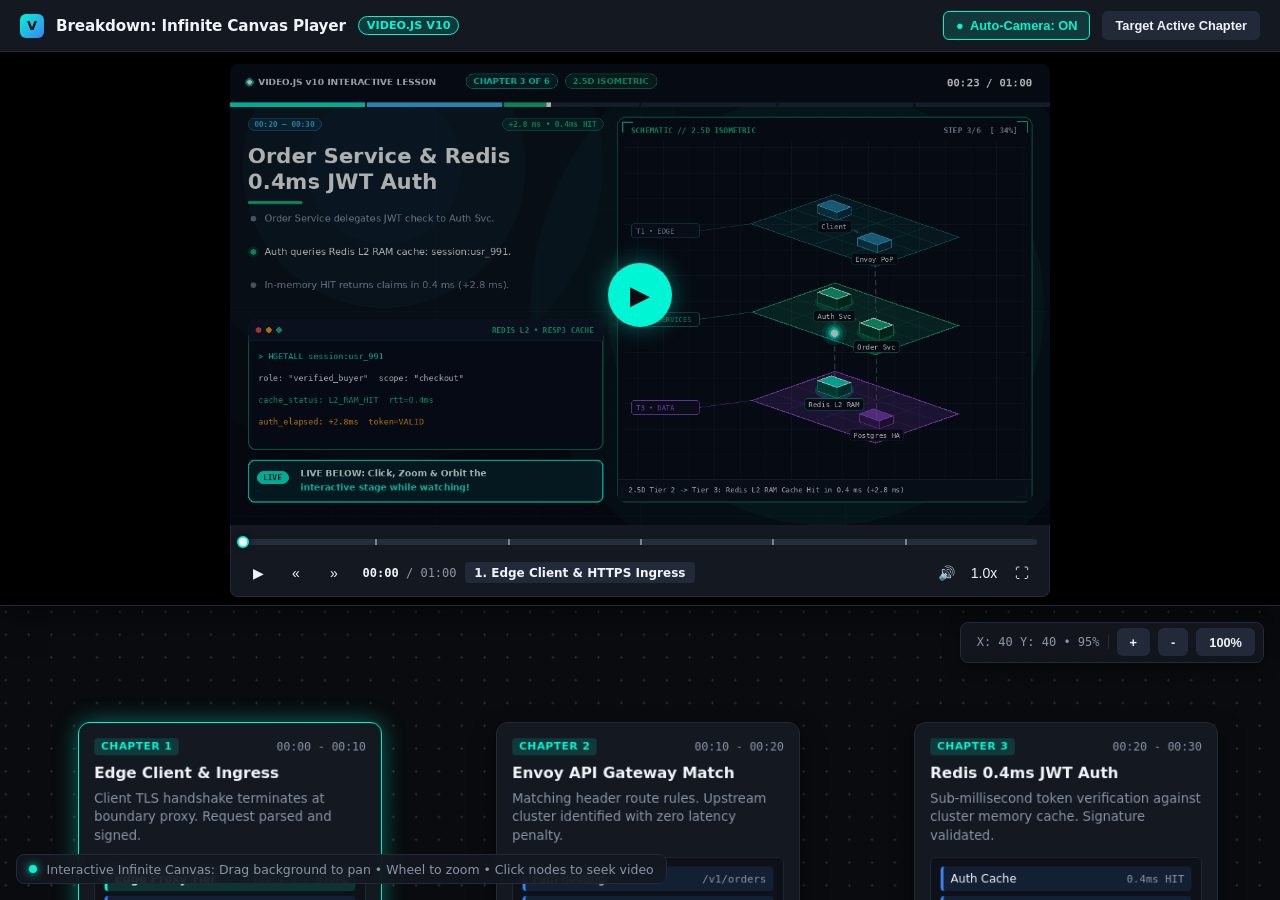
==== commit 4a31d13e: "Deploy fresh Video.js v10 player with synchronized infinite canvas underneath" ====
--- a/index.html
+++ b/index.html
@@ -1,16 +1,975 @@
 <!doctype html>
 <html lang="en">
-  <head>
-    <meta charset="utf-8">
-    <meta name="viewport" content="width=device-width, initial-scale=1">
-    <meta name="generator" content="Breakdown 0.1.0">
-    <title>Reason through an account compromise</title>
-    <link rel="stylesheet" href="runtime/player.css">
-  </head>
-  <body class="bd-page">
-    <main data-breakdown></main>
-    <noscript>This lesson needs JavaScript to play.</noscript>
-    <script type="application/json" id="breakdown-data">{"lesson": {"schemaVersion": 1, "title": "Reason through an account compromise", "summary": "Three signals on one account: how to investigate, contain and close without claiming more than the evidence shows. A fictional training scenario. Items marked Supplemental come from the course notes, not from the video.", "kind": "lesson", "mode": "step-pause", "video": {"src": "m1-account-compromise.mp4", "durationSec": 110.0, "poster": "poster.jpg", "captions": "captions.vtt", "captionsLanguage": "en"}, "chapters": [{"id": "signal", "start": 3.5, "end": 16.38, "title": "A signal is not a verdict", "point": "Three signals on one account are enough to investigate urgently, but not enough to name the root cause.", "block": {"type": "timeline", "version": 1, "events": [{"id": "signin", "when": "09:00", "label": "Usual sign-in", "detail": "Supplemental practice packet, not from the video. A sign-in from a familiar managed device, with MFA satisfied."}, {"id": "session", "when": "09:02", "label": "Unfamiliar session", "detail": "The first signal in the video. In the practice packet: a new session from an unfamiliar address and an unmanaged device."}, {"id": "rule", "when": "09:03", "label": "Forwarding rule", "detail": "The second signal in the video. In the practice packet: a mail rule is created that forwards invoices to an outside address."}, {"id": "download", "when": "09:04", "label": "Unusual download", "detail": "The third signal in the video. In the practice packet: an unusually large download under the same identity."}, {"id": "helpdesk", "when": "09:05", "label": "User not yet contacted", "detail": "Supplemental practice packet, not from the video. Nobody has yet asked the employee whether any of this was them."}]}, "scene": {"use": "console", "focus": ["alert", "unfamiliar", "rule", "download"], "note": "Three signals on one account: enough to investigate urgently, not enough to name the cause."}}, {"id": "separate", "start": 19.0, "end": 30.04, "title": "Separate observations from explanations", "point": "Correlate identity and application logs, check what the account can access, and verify the activity with the employee through a trusted channel.", "block": {"type": "classify", "version": 1, "prompt": "Sort each statement: is it observed, a possible explanation, or still unanswered?", "groups": [{"id": "observed", "label": "Observed"}, {"id": "explanation", "label": "Possible explanation"}, {"id": "unanswered", "label": "Unanswered"}], "items": [{"text": "The account shows an unfamiliar session.", "group": "observed", "why": "It is something the account shows. It does not say who was behind it."}, {"text": "An attacker controls the account.", "group": "explanation", "why": "It would explain the signals, but it is not yet shown. Verify the activity with the employee through a trusted channel."}, {"text": "A new rule forwards mail to an outside address.", "group": "observed", "why": "The rule exists. Who made it, and why, is a separate question."}, {"text": "The employee did all of this themselves.", "group": "explanation", "why": "Also an explanation, and also untested. Ask the employee, through a trusted channel."}, {"text": "There was an unusual download.", "group": "observed", "why": "It happened. On its own it does not say who did it or why."}, {"text": "What the account can access.", "group": "unanswered", "why": "It has to be checked: it decides how much is at stake."}, {"text": "The root cause.", "group": "unanswered", "why": "The signals are enough to investigate urgently, but not enough to name the root cause."}]}, "scene": {"use": "console", "focus": ["where", "sessions", "verify"], "note": "Correlate the identity and application logs, and verify with the employee through a trusted channel."}}, {"id": "mfa", "start": 32.66, "end": 48.14, "title": "MFA does not rule out token theft", "point": "An attacker may replay a stolen session after the real user completed MFA. A legitimate VPN or approved export may also explain individual signals, so test alternatives.", "block": {"type": "quick-check", "version": 1, "question": "The log shows the real user completed MFA. What does that tell you about the unfamiliar session?", "answers": [{"text": "It could still be an attacker replaying a stolen session.", "correct": true, "feedback": "Right. An attacker may replay a stolen session even after the real user completed multifactor authentication."}, {"text": "The session is safe, because MFA was completed.", "feedback": "No. MFA does not rule out token theft. A stolen session can be replayed after the real user has passed MFA."}, {"text": "It proves token theft.", "feedback": "No. Nothing is proven yet. A legitimate VPN or an approved export may also explain individual signals, so test the alternatives."}]}, "scene": {"use": "estate", "focus": ["stranger", "employee", "signin"], "view": "iso", "note": "The real user completed MFA. The session from elsewhere could still be a stolen one replayed, or a VPN or approved export: test both."}}, {"id": "contain", "start": 50.76, "end": 69.68, "title": "Contain, scope, then verify", "point": "If unauthorized activity is corroborated, restrict access, revoke sessions and investigate what was added, preserving evidence while reducing ongoing harm.", "block": {"type": "flow", "version": 1, "parts": [{"id": "corroborated", "label": "Activity corroborated", "detail": "What follows applies if unauthorized activity is corroborated, not on suspicion alone."}, {"id": "restrict", "label": "Restrict affected access", "detail": "Restrict the affected access under your incident process."}, {"id": "revoke", "label": "Revoke relevant sessions", "detail": "Revoke the relevant sessions as part of restricting access."}, {"id": "investigate", "label": "Investigate what was added", "detail": "Investigate forwarding rules, consent grants, and new authentication methods or devices."}, {"id": "preserve", "label": "Preserve evidence", "detail": "Preserve evidence while reducing ongoing harm. The two are done together."}], "connections": [{"from": "corroborated", "to": "restrict"}, {"from": "restrict", "to": "revoke"}, {"from": "revoke", "to": "investigate"}, {"from": "corroborated", "to": "preserve", "label": "meanwhile"}]}, "scene": {"use": "console", "focus": ["restrict", "revoke", "review"], "note": "Once unauthorized activity is corroborated: restrict, revoke, investigate what was added."}}, {"id": "reset", "start": 72.3, "end": 84.22, "title": "A password reset is not the end", "point": "Do not promise that a password reset instantly ends every session.", "block": {"type": "key-points", "version": 1, "points": [{"title": "Do not promise an instant cut-off", "text": "A password reset does not instantly end every session."}, {"title": "Some access may remain", "text": "Existing access tokens or application-issued sessions may remain usable."}, {"title": "It depends on the application", "text": "Whether they remain usable depends on the application and its revocation support."}]}, "scene": {"use": "estate", "focus": ["stranger", "mail", "files"], "view": "orbit", "note": "A password reset does not instantly end every session: existing tokens may still work."}}, {"id": "close", "start": 86.84, "end": 103.88, "title": "Close with evidence", "point": "Check that unauthorized access and persistence are removed, and say what is confirmed, what is unknown, and what supports closure.", "block": {"type": "worked-example", "version": 1, "prompt": "Give the closing update for this incident.", "steps": [{"title": "Check what is removed", "text": "Finish by checking that unauthorized access and persistence are removed."}, {"title": "Say what is confirmed", "text": "State what data access is confirmed."}, {"title": "Say what is unknown", "text": "State what remains unknown."}, {"title": "Say what supports closure", "text": "State what evidence supports closing the incident."}, {"title": "In an interview", "text": "Explain the decision, the tradeoff and the verification, not just the tool you would open."}]}, "scene": {"use": "console", "focus": ["closeout"], "note": "Close with evidence: removed, confirmed, unknown, and what supports closure."}}], "scenes": [{"id": "console", "title": "Identity console", "block": {"type": "mockup", "version": 1, "frame": "app", "title": "Identity console", "nav": ["Overview", "Alerts", "Sign-ins", "Mailboxes", "Devices"], "current": "Alerts", "sections": [{"id": "alert", "kind": "alert", "wide": true, "severity": "high", "label": "Unfamiliar session on an account", "time": "09:02", "text": "An unfamiliar session, a new external forwarding rule and an unusual download, all on one account.", "detail": "Three signals on one account. Enough to investigate urgently, not enough to name the root cause.", "fields": [{"label": "Account", "value": "employee@example.com"}, {"label": "Session", "value": "Unfamiliar device", "tone": "bad"}, {"label": "Signals", "value": "3"}, {"label": "Root cause", "value": "Not yet known", "tone": "warn"}]}, {"id": "where", "kind": "globe", "label": "Where the sessions came from", "detail": "The usual sign-in and the unfamiliar one. Positions are illustrative: the video says only that the session is unfamiliar.", "places": [{"id": "usual", "label": "Usual sign-in", "detail": "Where this employee normally signs in, from a managed device.", "lat": 39.7, "lon": -105.0, "tone": "good"}, {"id": "elsewhere", "label": "Unfamiliar address", "detail": "The new session's address, never seen for this account.", "lat": 50.1, "lon": 8.7, "tone": "bad"}]}, {"id": "sessions", "kind": "table", "label": "Sign-ins for this account", "columns": ["Time", "Device", "Address"], "detail": "The identity log. Compare it with the application logs before deciding what happened.", "rows": [{"id": "usual-row", "label": "09:00", "cells": ["Managed laptop", "198.51.100.10"], "tone": "good", "detail": "Supplemental practice packet: the usual sign-in from a managed device."}, {"id": "unfamiliar", "label": "09:02", "cells": ["Unmanaged device", "203.0.113.24"], "tone": "bad", "detail": "The unfamiliar session: the first signal in the video."}]}, {"id": "audit", "kind": "log", "label": "Mailbox and file activity", "detail": "What happened on the account after the unfamiliar session started.", "lines": [{"id": "rule", "time": "09:03", "text": "New rule forwards mail to an outside address", "tone": "bad", "detail": "The second signal in the video: a new external forwarding rule. Who created it is not yet known."}, {"id": "download", "time": "09:04", "text": "Unusually large download under the same account", "tone": "warn", "detail": "The third signal: an unusual download. On its own it does not say who did it or why."}]}, {"id": "respond", "kind": "actions", "label": "Respond", "detail": "What an analyst can do from here. Containment comes once unauthorized activity is corroborated.", "items": [{"id": "verify", "label": "Verify with the employee", "style": "primary", "detail": "Ask the employee, through a trusted channel, whether the activity was theirs."}, {"id": "restrict", "label": "Restrict access", "style": "plain", "detail": "Restrict the affected access under your incident process."}, {"id": "revoke", "label": "Revoke sessions", "style": "danger", "detail": "Revoke the relevant sessions as part of restricting access."}, {"id": "review", "label": "Review what was added", "style": "plain", "detail": "Investigate forwarding rules, consent grants and new sign-in methods or devices."}]}, {"id": "closeout", "kind": "steps", "label": "Closing the incident", "detail": "Close with evidence: say what is confirmed, what is unknown, and what supports closure.", "items": [{"id": "removed", "label": "Access, persistence removed", "state": "done", "detail": "Check that unauthorized access and persistence are removed."}, {"id": "confirmed", "label": "Data access confirmed", "state": "current", "detail": "State what data access is confirmed."}, {"id": "unknown", "label": "What remains unknown", "state": "todo", "detail": "State what remains unknown."}, {"id": "evidence", "label": "Evidence for closure", "state": "todo", "detail": "State what evidence supports closing the incident."}]}]}}, {"id": "estate", "title": "Where the session runs", "block": {"type": "world", "version": 1, "view": "iso", "arrange": "side-by-side", "zones": [{"id": "company", "label": "Company", "detail": "The employee and their managed device."}, {"id": "cloud", "label": "Cloud services", "detail": "Sign-in, mail and files, reached with a valid session."}, {"id": "outside", "label": "Unfamiliar address", "detail": "An address and device never seen for this account."}], "parts": [{"id": "employee", "label": "Employee", "detail": "The real user, who completed MFA.", "zone": "company", "shape": "person"}, {"id": "laptop", "label": "Managed laptop", "detail": "The employee's usual, managed device.", "zone": "company", "shape": "laptop", "tone": "good"}, {"id": "signin", "label": "Sign-in service", "detail": "Checks the sign-in and issues the session.", "zone": "cloud", "shape": "shield"}, {"id": "mail", "label": "Mailbox", "detail": "Where the forwarding rule appeared.", "zone": "cloud", "shape": "envelope"}, {"id": "files", "label": "Files", "detail": "Where the unusual download came from.", "zone": "cloud", "shape": "cylinder"}, {"id": "stranger", "label": "Unfamiliar device", "detail": "An unmanaged device holding a session for the same account. Whether it is a stolen session replayed, a VPN or an approved export is what the investigation tests.", "zone": "outside", "shape": "laptop", "tone": "bad"}], "connections": [{"from": "laptop", "to": "signin", "label": "MFA completed", "style": "flow"}, {"from": "signin", "to": "mail"}, {"from": "signin", "to": "files"}, {"from": "stranger", "to": "signin", "label": "unfamiliar session"}]}}]}, "blocks": [{"name": "classify", "version": "1.0.0", "entry": "blocks/classify/index.js", "schema": {"title": "classify block, version 1", "type": "object", "additionalProperties": false, "required": ["type", "version", "prompt", "groups", "items"], "properties": {"type": {"const": "classify"}, "version": {"const": 1}, "prompt": {"type": "string", "minLength": 1, "maxLength": 200, "description": "What the viewer is asked to do."}, "groups": {"type": "array", "minItems": 2, "maxItems": 3, "items": {"type": "object", "additionalProperties": false, "required": ["id", "label"], "properties": {"id": {"type": "string", "pattern": "^[a-z][a-z0-9-]{0,31}$"}, "label": {"type": "string", "minLength": 1, "maxLength": 22}}}}, "items": {"type": "array", "minItems": 2, "maxItems": 8, "items": {"type": "object", "additionalProperties": false, "required": ["text", "group", "why"], "properties": {"text": {"type": "string", "minLength": 1, "maxLength": 140, "description": "The statement to sort."}, "group": {"type": "string", "pattern": "^[a-z][a-z0-9-]{0,31}$", "description": "The id of the group it belongs to."}, "why": {"type": "string", "minLength": 1, "maxLength": 240, "description": "Shown once the viewer has chosen: why it belongs there."}}}}}}}, {"name": "flow", "version": "1.0.0", "entry": "blocks/flow/index.js", "schema": {"title": "flow block, version 1", "type": "object", "additionalProperties": false, "required": ["type", "version", "parts", "connections"], "properties": {"type": {"const": "flow"}, "version": {"const": 1}, "direction": {"enum": ["right", "down"], "description": "The way the flow should read: right or down. Right when left out. The block turns it downward when the room is too narrow for the text to stay readable."}, "parts": {"type": "array", "minItems": 2, "maxItems": 9, "items": {"type": "object", "additionalProperties": false, "required": ["id", "label", "detail"], "properties": {"id": {"type": "string", "pattern": "^[a-z][a-z0-9-]{0,31}$", "x-hint": "Use lowercase letters, digits and hyphens, starting with a letter."}, "label": {"type": "string", "minLength": 1, "maxLength": 28, "x-hint": "Labels are drawn on the stage, so keep them short."}, "detail": {"type": "string", "minLength": 1, "maxLength": 320, "description": "Shown in the card when the viewer selects this part."}}}}, "connections": {"type": "array", "minItems": 1, "maxItems": 14, "items": {"type": "object", "additionalProperties": false, "required": ["from", "to"], "properties": {"from": {"type": "string", "pattern": "^[a-z][a-z0-9-]{0,31}$", "x-hint": "Use lowercase letters, digits and hyphens, starting with a letter."}, "to": {"type": "string", "pattern": "^[a-z][a-z0-9-]{0,31}$", "x-hint": "Use lowercase letters, digits and hyphens, starting with a letter."}, "label": {"type": "string", "minLength": 1, "maxLength": 22}}}}}}}, {"name": "key-points", "version": "1.0.0", "entry": "blocks/key-points/index.js", "schema": {"title": "key-points block, version 1", "type": "object", "additionalProperties": false, "required": ["type", "version", "points"], "properties": {"type": {"const": "key-points"}, "version": {"const": 1}, "points": {"type": "array", "minItems": 2, "maxItems": 6, "items": {"type": "object", "additionalProperties": false, "required": ["title", "text"], "properties": {"title": {"type": "string", "minLength": 1, "maxLength": 60}, "text": {"type": "string", "minLength": 1, "maxLength": 240, "description": "One or two sentences that say what the video says about this point."}}}}}}}, {"name": "mockup", "version": "1.0.0", "entry": "blocks/mockup/index.js", "schema": {"title": "mockup block, version 1", "type": "object", "additionalProperties": false, "required": ["type", "version", "title", "sections"], "properties": {"type": {"const": "mockup"}, "version": {"const": 1}, "frame": {"enum": ["app", "browser", "terminal", "mail", "phone", "document"], "description": "What the screen sits in. app when left out."}, "title": {"type": "string", "minLength": 1, "maxLength": 60, "description": "The app's, page's or document's name, as the real one would show it."}, "address": {"type": "string", "minLength": 1, "maxLength": 80, "description": "For a browser: the address bar."}, "nav": {"type": "array", "maxItems": 7, "items": {"type": "string", "minLength": 1, "maxLength": 24}, "description": "The menu of the real screen (sidebar or tabs)."}, "current": {"type": "string", "minLength": 1, "maxLength": 24, "description": "The menu item that is open."}, "sections": {"type": "array", "minItems": 1, "maxItems": 10, "items": {"type": "object", "additionalProperties": false, "required": ["id", "label", "detail", "kind"], "properties": {"id": {"type": "string", "pattern": "^[a-z][a-z0-9-]{0,31}$", "x-hint": "Use lowercase letters, digits and hyphens, starting with a letter."}, "label": {"type": "string", "minLength": 1, "maxLength": 40, "description": "The section's heading as the real screen would show it."}, "detail": {"type": "string", "minLength": 1, "maxLength": 320, "description": "Shown in the card when the viewer selects it: what this is and why it matters."}, "kind": {"enum": ["alert", "fields", "table", "log", "globe", "chart", "actions", "message", "code", "metrics", "steps"], "description": "alert: a notice with a severity, text and fields. fields: names and values. table: columns and rows. log: timed lines. globe: places on the earth, with the distance between two. chart: bars or a line over time. actions: the buttons the real screen offers. message: an email or chat message. code: lines of code or commands. metrics: big numbers. steps: a sequence with done, current and to-do."}, "wide": {"type": "boolean", "description": "Spans the full width of the screen."}, "tone": {"enum": ["normal", "good", "bad", "warn", "info"], "description": "bad for risky or failed, good for safe or done, warn for needs attention, info for neutral notices. normal when left out."}, "severity": {"enum": ["low", "medium", "high", "critical"], "description": "For an alert."}, "time": {"type": "string", "minLength": 1, "maxLength": 24}, "text": {"type": "string", "minLength": 1, "maxLength": 400, "description": "An alert's or a message's text."}, "fields": {"type": "array", "maxItems": 10, "items": {"type": "object", "additionalProperties": false, "required": ["label", "value"], "properties": {"label": {"type": "string", "minLength": 1, "maxLength": 30}, "value": {"type": "string", "minLength": 1, "maxLength": 80}, "tone": {"enum": ["normal", "good", "bad", "warn", "info"], "description": "bad for risky or failed, good for safe or done, warn for needs attention, info for neutral notices. normal when left out."}}}}, "columns": {"type": "array", "minItems": 1, "maxItems": 6, "items": {"type": "string", "minLength": 1, "maxLength": 24}, "description": "For a table: the headings, the first for the rows' labels."}, "rows": {"type": "array", "maxItems": 10, "items": {"type": "object", "additionalProperties": false, "required": ["id", "label", "detail"], "properties": {"id": {"type": "string", "pattern": "^[a-z][a-z0-9-]{0,31}$", "x-hint": "Use lowercase letters, digits and hyphens, starting with a letter."}, "label": {"type": "string", "minLength": 1, "maxLength": 40}, "detail": {"type": "string", "minLength": 1, "maxLength": 320, "description": "Shown in the card when the viewer selects it: what this is and why it matters."}, "cells": {"type": "array", "maxItems": 5, "items": {"type": "string", "minLength": 1, "maxLength": 40}}, "tone": {"enum": ["normal", "good", "bad", "warn", "info"], "description": "bad for risky or failed, good for safe or done, warn for needs attention, info for neutral notices. normal when left out."}}}}, "lines": {"type": "array", "maxItems": 14, "items": {"type": "object", "additionalProperties": false, "required": ["text"], "properties": {"id": {"type": "string", "pattern": "^[a-z][a-z0-9-]{0,31}$", "x-hint": "Use lowercase letters, digits and hyphens, starting with a letter."}, "time": {"type": "string", "minLength": 1, "maxLength": 24}, "text": {"type": "string", "minLength": 1, "maxLength": 140}, "tone": {"enum": ["normal", "good", "bad", "warn", "info"], "description": "bad for risky or failed, good for safe or done, warn for needs attention, info for neutral notices. normal when left out."}, "detail": {"type": "string", "minLength": 1, "maxLength": 320, "description": "With an id, the line becomes a part: shown in the card when the viewer selects it."}}}}, "places": {"type": "array", "maxItems": 4, "items": {"type": "object", "additionalProperties": false, "required": ["id", "label", "detail", "lat", "lon"], "properties": {"id": {"type": "string", "pattern": "^[a-z][a-z0-9-]{0,31}$", "x-hint": "Use lowercase letters, digits and hyphens, starting with a letter."}, "label": {"type": "string", "minLength": 1, "maxLength": 32}, "detail": {"type": "string", "minLength": 1, "maxLength": 320, "description": "Shown in the card when the viewer selects it: what this is and why it matters."}, "lat": {"type": "number", "minimum": -90, "maximum": 90}, "lon": {"type": "number", "minimum": -180, "maximum": 180}, "tone": {"enum": ["normal", "good", "bad", "warn", "info"], "description": "bad for risky or failed, good for safe or done, warn for needs attention, info for neutral notices. normal when left out."}}}}, "travel": {"type": "object", "additionalProperties": false, "required": ["from", "to"], "description": "For a globe: two places joined by an arc with the distance between them.", "properties": {"from": {"type": "string", "pattern": "^[a-z][a-z0-9-]{0,31}$", "x-hint": "Use lowercase letters, digits and hyphens, starting with a letter."}, "to": {"type": "string", "pattern": "^[a-z][a-z0-9-]{0,31}$", "x-hint": "Use lowercase letters, digits and hyphens, starting with a letter."}, "label": {"type": "string", "minLength": 1, "maxLength": 40}}}, "series": {"type": "array", "maxItems": 3, "items": {"type": "object", "additionalProperties": false, "required": ["label", "values"], "properties": {"label": {"type": "string", "minLength": 1, "maxLength": 24}, "values": {"type": "array", "minItems": 2, "maxItems": 24, "items": {"type": "number"}}, "tone": {"enum": ["normal", "good", "bad", "warn", "info"], "description": "bad for risky or failed, good for safe or done, warn for needs attention, info for neutral notices. normal when left out."}}}}, "axis": {"type": "array", "maxItems": 24, "items": {"type": "string", "minLength": 1, "maxLength": 10}, "description": "For a chart: the label under each value."}, "style": {"enum": ["bars", "line"], "description": "For a chart. bars when left out."}, "unit": {"type": "string", "minLength": 1, "maxLength": 10}, "items": {"type": "array", "maxItems": 8, "description": "For actions, metrics and steps.", "items": {"type": "object", "additionalProperties": false, "required": ["id", "label", "detail"], "properties": {"id": {"type": "string", "pattern": "^[a-z][a-z0-9-]{0,31}$", "x-hint": "Use lowercase letters, digits and hyphens, starting with a letter."}, "label": {"type": "string", "minLength": 1, "maxLength": 28}, "detail": {"type": "string", "minLength": 1, "maxLength": 320, "description": "Shown in the card when the viewer selects it: what this is and why it matters."}, "value": {"type": "string", "minLength": 1, "maxLength": 24, "description": "For a metric."}, "tone": {"enum": ["normal", "good", "bad", "warn", "info"], "description": "bad for risky or failed, good for safe or done, warn for needs attention, info for neutral notices. normal when left out."}, "state": {"enum": ["done", "current", "todo"], "description": "For a step."}, "style": {"enum": ["primary", "danger", "plain"], "description": "For an action button."}}}}, "from": {"type": "string", "minLength": 1, "maxLength": 60}, "to": {"type": "string", "minLength": 1, "maxLength": 60}, "subject": {"type": "string", "minLength": 1, "maxLength": 90}}}}}}}, {"name": "quick-check", "version": "1.0.0", "entry": "blocks/quick-check/index.js", "schema": {"title": "quick-check block, version 1", "type": "object", "additionalProperties": false, "required": ["type", "version", "question", "answers"], "properties": {"type": {"const": "quick-check"}, "version": {"const": 1}, "question": {"type": "string", "minLength": 1, "maxLength": 200}, "answers": {"type": "array", "minItems": 2, "maxItems": 5, "contains": {"type": "object", "required": ["correct"], "properties": {"correct": {"const": true}}}, "x-hint": "Mark at least one answer with \"correct\": true.", "items": {"type": "object", "additionalProperties": false, "required": ["text", "feedback"], "properties": {"text": {"type": "string", "minLength": 1, "maxLength": 120}, "correct": {"type": "boolean", "description": "true for a right answer. Leave out for a wrong one."}, "feedback": {"type": "string", "minLength": 1, "maxLength": 240, "description": "Shown when the viewer picks this answer: why it is right or wrong."}}}}}}}, {"name": "timeline", "version": "1.0.0", "entry": "blocks/timeline/index.js", "schema": {"title": "timeline block, version 1", "type": "object", "additionalProperties": false, "required": ["type", "version", "events"], "properties": {"type": {"const": "timeline"}, "version": {"const": 1}, "events": {"type": "array", "minItems": 2, "maxItems": 8, "description": "Listed from first to last.", "items": {"type": "object", "additionalProperties": false, "required": ["id", "when", "label", "detail"], "properties": {"id": {"type": "string", "pattern": "^[a-z][a-z0-9-]{0,31}$", "x-hint": "Use lowercase letters, digits and hyphens, starting with a letter."}, "when": {"type": "string", "minLength": 1, "maxLength": 24, "description": "The date, time or moment, as the video gives it."}, "label": {"type": "string", "minLength": 1, "maxLength": 28, "x-hint": "Labels are drawn on the stage, so keep them short."}, "detail": {"type": "string", "minLength": 1, "maxLength": 320, "description": "Shown in the card when the viewer selects this event."}}}}}}}, {"name": "worked-example", "version": "1.0.0", "entry": "blocks/worked-example/index.js", "schema": {"title": "worked-example block, version 1", "type": "object", "additionalProperties": false, "required": ["type", "version", "prompt", "steps"], "properties": {"type": {"const": "worked-example"}, "version": {"const": 1}, "prompt": {"type": "string", "minLength": 1, "maxLength": 200, "description": "The task being worked through."}, "steps": {"type": "array", "minItems": 2, "maxItems": 6, "items": {"type": "object", "additionalProperties": false, "required": ["title", "text"], "properties": {"title": {"type": "string", "minLength": 1, "maxLength": 60}, "text": {"type": "string", "minLength": 1, "maxLength": 320}, "image": {"type": "string", "minLength": 1, "description": "Optional picture for this stage, a file in the lesson folder."}, "result": {"type": "string", "minLength": 1, "maxLength": 120, "description": "Optional outcome of this stage, shown set apart (a number, a state, a line of output)."}}}}}}}, {"name": "world", "version": "1.0.0", "entry": "blocks/world/index.js", "schema": {"title": "world block, version 1", "type": "object", "additionalProperties": false, "required": ["type", "version", "parts"], "properties": {"type": {"const": "world"}, "version": {"const": 1}, "view": {"enum": ["iso", "top", "front", "orbit"], "description": "How the world first looks. top: flat, from above (2D). iso: at an angle, so zones, levels and heights read (2.5D). front: from the side, so stacked levels read as a cross-section. orbit: a 3D view the viewer turns. iso when left out. Chapters may change it with scene.view."}, "arrange": {"enum": ["side-by-side", "levels"], "description": "side-by-side: zones sit next to each other on one ground (rooms, places, inside and outside a boundary). levels: zones are floors stacked one above the other, the first on top (layers of a system, floors of a building). side-by-side when left out."}, "zones": {"type": "array", "maxItems": 6, "description": "Areas or levels that parts sit in.", "items": {"type": "object", "additionalProperties": false, "required": ["id", "label", "detail"], "properties": {"id": {"type": "string", "pattern": "^[a-z][a-z0-9-]{0,31}$", "x-hint": "Use lowercase letters, digits and hyphens, starting with a letter."}, "label": {"type": "string", "minLength": 1, "maxLength": 28, "x-hint": "Labels are drawn on the picture, so keep them short."}, "detail": {"type": "string", "minLength": 1, "maxLength": 320, "description": "Shown in the card when the viewer selects it."}}}}, "parts": {"type": "array", "minItems": 2, "maxItems": 16, "description": "The people and things in the world, each drawn as a solid of its shape.", "items": {"type": "object", "additionalProperties": false, "required": ["id", "label", "detail"], "properties": {"id": {"type": "string", "pattern": "^[a-z][a-z0-9-]{0,31}$", "x-hint": "Use lowercase letters, digits and hyphens, starting with a letter."}, "label": {"type": "string", "minLength": 1, "maxLength": 28, "x-hint": "Labels are drawn on the picture, so keep them short."}, "detail": {"type": "string", "minLength": 1, "maxLength": 320, "description": "Shown in the card when the viewer selects it."}, "zone": {"type": "string", "pattern": "^[a-z][a-z0-9-]{0,31}$", "x-hint": "Use lowercase letters, digits and hyphens, starting with a letter.", "description": "The id of the zone it sits in. Left out, it sits on open ground."}, "shape": {"enum": ["person", "laptop", "phone", "screen", "tower", "cylinder", "cloud", "globe", "building", "document", "folder", "envelope", "box", "card", "chip", "key", "lock", "shield", "warning"], "description": "What it looks like: person; laptop, phone, screen (a monitor); tower (a tall cabinet, such as a server); cylinder (a store of records); cloud; globe (the outside world); building; document, folder, envelope, card, chip, box; key, lock, shield, warning (a sign on a stand). box when left out."}, "tone": {"enum": ["normal", "good", "bad", "warn"], "description": "bad for what is risky or hostile, good for what is safe or healthy, warn for what needs attention. normal when left out."}}}}, "connections": {"type": "array", "maxItems": 20, "description": "Lines between parts.", "items": {"type": "object", "additionalProperties": false, "required": ["from", "to"], "properties": {"from": {"type": "string", "pattern": "^[a-z][a-z0-9-]{0,31}$", "x-hint": "Use lowercase letters, digits and hyphens, starting with a letter."}, "to": {"type": "string", "pattern": "^[a-z][a-z0-9-]{0,31}$", "x-hint": "Use lowercase letters, digits and hyphens, starting with a letter."}, "label": {"type": "string", "minLength": 1, "maxLength": 22}, "style": {"enum": ["line", "flow", "blocked"], "description": "line: they are linked. flow: something moves from one to the other (an arrow). blocked: the way is cut. line when left out."}}}}, "routes": {"type": "array", "maxItems": 6, "description": "Journeys through several parts, shown as a moving mark when a chapter focuses them or the viewer picks them.", "items": {"type": "object", "additionalProperties": false, "required": ["id", "label", "detail", "via"], "properties": {"id": {"type": "string", "pattern": "^[a-z][a-z0-9-]{0,31}$", "x-hint": "Use lowercase letters, digits and hyphens, starting with a letter."}, "label": {"type": "string", "minLength": 1, "maxLength": 28, "x-hint": "Labels are drawn on the picture, so keep them short."}, "detail": {"type": "string", "minLength": 1, "maxLength": 320, "description": "Shown in the card when the viewer selects it."}, "via": {"type": "array", "minItems": 2, "maxItems": 8, "items": {"type": "string", "pattern": "^[a-z][a-z0-9-]{0,31}$", "x-hint": "Use lowercase letters, digits and hyphens, starting with a letter."}, "description": "Part ids, in the order the journey passes them."}, "tone": {"enum": ["normal", "good", "bad"], "description": "bad for a hostile journey (an attack), good for the right one. normal when left out."}}}}}}}], "captions": "WEBVTT\n\n00:00:03.500 --> 00:00:16.380\nA signal is not a verdict. An employee account shows an unfamiliar\nsession, a new external forwarding rule, and an unusual download.\nThat is enough to investigate urgently, but not enough to name the\nroot cause.\n\n00:00:19.000 --> 00:00:30.040\nFirst, separate observations from explanations. Correlate identity\nand application logs, check what the account can access, and\nverify the activity with the employee through a trusted channel.\n\n00:00:32.660 --> 00:00:48.140\nMFA does not rule out token theft. An attacker may replay a stolen\nsession even after the real user completed multifactor\nauthentication. A legitimate VPN or approved export may also\nexplain individual signals, so test alternatives.\n\n00:00:50.760 --> 00:01:09.680\nContain, scope, then verify. If unauthorized activity is\ncorroborated, restrict the affected access under your incident\nprocess, revoke relevant sessions, and investigate forwarding\nrules, consent grants, and new authentication methods or devices.\nPreserve evidence while reducing ongoing harm.\n\n00:01:12.300 --> 00:01:24.220\nDo not promise that a password reset instantly ends every session.\nExisting access tokens or application-issued sessions may remain\nusable, depending on the application and its revocation support.\n\n00:01:26.840 --> 00:01:43.880\nFinish by checking that unauthorized access and persistence are\nremoved. State what data access is confirmed, what remains\nunknown, and what evidence supports closure. In an interview,\nexplain the decision, the tradeoff, and the verification, not just\nthe tool you would open.\n"}</script>
-    <script src="runtime/player.js"></script>
-  </body>
+<head>
+  <meta charset="utf-8">
+  <meta name="viewport" content="width=device-width, initial-scale=1">
+  <title>Breakdown: Video.js v10 Player & Infinite Canvas</title>
+  <link rel="icon" type="image/svg+xml" href="favicon.svg">
+  <style>
+    :root {
+      --bg: #0b0d11;
+      --surface: #141820;
+      --surface-border: #222938;
+      --surface-hover: #1c2230;
+      --text: #f0f3f8;
+      --text-muted: #8b95a8;
+      --accent: #00f5d4;
+      --accent-dim: rgba(0, 245, 212, 0.15);
+      --accent-glow: rgba(0, 245, 212, 0.4);
+      --danger: #f87171;
+      --focus-ring: #38bdf8;
+      --radius: 12px;
+      --font-mono: ui-monospace, SFMono-Regular, Menlo, Monaco, Consolas, monospace;
+      --font-sans: system-ui, -apple-system, BlinkMacSystemFont, "Segoe UI", Roboto, sans-serif;
+    }
+
+    * { box-sizing: border-box; margin: 0; padding: 0; }
+    body {
+      background: var(--bg);
+      color: var(--text);
+      font-family: var(--font-sans);
+      height: 100vh;
+      overflow: hidden;
+      display: flex;
+      flex-direction: column;
+      user-select: none;
+    }
+
+    /* TOP BAR */
+    header {
+      height: 52px;
+      min-height: 52px;
+      background: var(--surface);
+      border-bottom: 1px solid var(--surface-border);
+      display: flex;
+      align-items: center;
+      justify-content: space-between;
+      padding: 0 1.25rem;
+      z-index: 50;
+    }
+    .brand {
+      display: flex;
+      align-items: center;
+      gap: 0.75rem;
+    }
+    .brand-logo {
+      width: 24px;
+      height: 24px;
+      border-radius: 6px;
+      background: linear-gradient(135deg, #00f5d4, #3b82f6);
+      display: flex;
+      align-items: center;
+      justify-content: center;
+      font-weight: 900;
+      font-size: 13px;
+      color: #0b0d11;
+    }
+    .brand-title {
+      font-size: 0.95rem;
+      font-weight: 700;
+      letter-spacing: -0.01em;
+    }
+    .brand-badge {
+      font-size: 0.7rem;
+      font-weight: 600;
+      text-transform: uppercase;
+      padding: 0.15rem 0.5rem;
+      border-radius: 999px;
+      background: var(--accent-dim);
+      color: var(--accent);
+      border: 1px solid var(--accent);
+    }
+    .header-actions {
+      display: flex;
+      align-items: center;
+      gap: 0.75rem;
+      font-size: 0.85rem;
+      color: var(--text-muted);
+    }
+    .btn {
+      background: var(--surface-border);
+      color: var(--text);
+      border: 1px solid transparent;
+      padding: 0.35rem 0.75rem;
+      border-radius: 6px;
+      font-size: 0.8rem;
+      font-weight: 600;
+      cursor: pointer;
+      display: inline-flex;
+      align-items: center;
+      gap: 0.4rem;
+      transition: all 0.15s ease;
+    }
+    .btn:hover { background: var(--surface-hover); border-color: var(--text-muted); }
+    .btn:focus-visible { outline: 2px solid var(--focus-ring); }
+    .btn.active { background: var(--accent-dim); color: var(--accent); border-color: var(--accent); }
+
+    /* SPLIT WORKSPACE */
+    .workspace {
+      flex: 1;
+      display: flex;
+      flex-direction: column;
+      overflow: hidden;
+      position: relative;
+    }
+
+    /* VIDEO PLAYER SECTION (UPPER) */
+    .player-deck {
+      background: #000;
+      border-bottom: 1px solid var(--surface-border);
+      display: flex;
+      flex-direction: column;
+      align-items: center;
+      justify-content: center;
+      position: relative;
+      padding: 0.75rem 1rem 0.5rem;
+      box-shadow: 0 8px 30px rgba(0,0,0,0.5);
+      z-index: 20;
+    }
+    .video-viewport {
+      width: 100%;
+      max-width: 820px;
+      aspect-ratio: 16 / 9;
+      background: #000;
+      border-radius: 8px 8px 0 0;
+      overflow: hidden;
+      position: relative;
+    }
+    video {
+      width: 100%;
+      height: 100%;
+      object-fit: contain;
+      display: block;
+      cursor: pointer;
+    }
+    .video-overlay-play {
+      position: absolute;
+      inset: 0;
+      display: flex;
+      align-items: center;
+      justify-content: center;
+      background: rgba(0,0,0,0.3);
+      cursor: pointer;
+      transition: opacity 0.2s ease;
+    }
+    .video-overlay-play.hidden { opacity: 0; pointer-events: none; }
+    .play-circle {
+      width: 64px;
+      height: 64px;
+      border-radius: 50%;
+      background: var(--accent);
+      color: #0b0d11;
+      display: flex;
+      align-items: center;
+      justify-content: center;
+      font-size: 26px;
+      box-shadow: 0 0 25px var(--accent-glow);
+      transition: transform 0.15s ease;
+    }
+    .video-overlay-play:hover .play-circle { transform: scale(1.08); }
+
+    /* GROUNDED CONTROLS CARD */
+    .controls-card {
+      width: 100%;
+      max-width: 820px;
+      background: var(--surface);
+      border: 1px solid var(--surface-border);
+      border-top: none;
+      border-radius: 0 0 8px 8px;
+      padding: 0.5rem 0.75rem;
+      display: flex;
+      flex-direction: column;
+      gap: 0.4rem;
+    }
+
+    /* CHAPTER SEEK RAIL */
+    .seek-container {
+      position: relative;
+      height: 18px;
+      display: flex;
+      align-items: center;
+      cursor: pointer;
+    }
+    .seek-rail {
+      width: 100%;
+      height: 6px;
+      background: #252d3d;
+      border-radius: 4px;
+      position: relative;
+      overflow: hidden;
+    }
+    .seek-progress {
+      height: 100%;
+      background: linear-gradient(90deg, #3b82f6, var(--accent));
+      width: 0%;
+      transition: width 0.05s linear;
+    }
+    .seek-ticks {
+      position: absolute;
+      inset: 0;
+      display: flex;
+      pointer-events: none;
+    }
+    .tick {
+      position: absolute;
+      top: 0;
+      bottom: 0;
+      width: 2px;
+      background: rgba(255,255,255,0.4);
+    }
+    .seek-thumb {
+      position: absolute;
+      width: 12px;
+      height: 12px;
+      background: #fff;
+      border: 2px solid var(--accent);
+      border-radius: 50%;
+      top: 3px;
+      left: 0%;
+      transform: translateX(-50%);
+      pointer-events: none;
+      box-shadow: 0 0 6px rgba(0,0,0,0.6);
+    }
+
+    /* CONTROL BUTTONS ROW */
+    .controls-row {
+      display: flex;
+      align-items: center;
+      justify-content: space-between;
+      gap: 0.5rem;
+    }
+    .controls-left, .controls-right {
+      display: flex;
+      align-items: center;
+      gap: 0.5rem;
+    }
+    .ctrl-btn {
+      background: transparent;
+      border: none;
+      color: var(--text);
+      cursor: pointer;
+      width: 30px;
+      height: 30px;
+      border-radius: 6px;
+      display: flex;
+      align-items: center;
+      justify-content: center;
+      font-size: 14px;
+      transition: all 0.15s ease;
+    }
+    .ctrl-btn:hover { background: var(--surface-hover); color: var(--accent); }
+    .ctrl-btn:focus-visible { outline: 2px solid var(--focus-ring); }
+    .time-display {
+      font-family: var(--font-mono);
+      font-size: 0.75rem;
+      color: var(--text-muted);
+      margin-left: 0.35rem;
+    }
+    .time-display strong { color: var(--text); }
+    .chapter-badge {
+      font-size: 0.75rem;
+      background: var(--surface-border);
+      color: var(--text);
+      padding: 0.2rem 0.6rem;
+      border-radius: 4px;
+      font-weight: 600;
+      max-width: 260px;
+      white-space: nowrap;
+      overflow: hidden;
+      text-overflow: ellipsis;
+    }
+
+    /* INFINITE CANVAS SECTION (LOWER) */
+    .canvas-viewport {
+      flex: 1;
+      position: relative;
+      background: #090b0e;
+      overflow: hidden;
+      cursor: grab;
+    }
+    .canvas-viewport.panning { cursor: grabbing; }
+
+    /* INFINITE GRID PATTERN */
+    .infinite-grid {
+      position: absolute;
+      inset: 0;
+      pointer-events: none;
+      background-image: radial-gradient(rgba(255, 255, 255, 0.12) 1px, transparent 1px);
+      background-size: 24px 24px;
+    }
+
+    /* TRANSFORM WORLD PLANE */
+    .canvas-world {
+      position: absolute;
+      top: 0;
+      left: 0;
+      width: 0;
+      height: 0;
+      transform-origin: 0 0;
+      will-change: transform;
+    }
+
+    /* CANVAS HUD / CONTROLS OVERLAY */
+    .canvas-hud {
+      position: absolute;
+      top: 1rem;
+      right: 1rem;
+      display: flex;
+      align-items: center;
+      gap: 0.5rem;
+      background: rgba(20, 24, 32, 0.85);
+      backdrop-filter: blur(8px);
+      border: 1px solid var(--surface-border);
+      border-radius: 8px;
+      padding: 0.35rem 0.5rem;
+      z-index: 30;
+      box-shadow: 0 4px 16px rgba(0,0,0,0.4);
+    }
+    .hud-info {
+      font-family: var(--font-mono);
+      font-size: 0.75rem;
+      color: var(--text-muted);
+      padding: 0 0.5rem;
+      border-right: 1px solid var(--surface-border);
+    }
+
+    .canvas-bottom-hud {
+      position: absolute;
+      bottom: 1rem;
+      left: 1rem;
+      background: rgba(20, 24, 32, 0.85);
+      backdrop-filter: blur(8px);
+      border: 1px solid var(--surface-border);
+      border-radius: 8px;
+      padding: 0.4rem 0.75rem;
+      font-size: 0.78rem;
+      color: var(--text-muted);
+      display: flex;
+      align-items: center;
+      gap: 0.6rem;
+      z-index: 30;
+    }
+    .pulse-dot {
+      width: 8px;
+      height: 8px;
+      border-radius: 50%;
+      background: var(--accent);
+      box-shadow: 0 0 8px var(--accent);
+      animation: pulse 2s infinite;
+    }
+    @keyframes pulse {
+      0% { transform: scale(0.95); opacity: 0.8; }
+      50% { transform: scale(1.3); opacity: 1; }
+      100% { transform: scale(0.95); opacity: 0.8; }
+    }
+
+    /* SPATIAL CANVAS NODES */
+    .node-card {
+      position: absolute;
+      width: 320px;
+      background: var(--surface);
+      border: 1px solid var(--surface-border);
+      border-radius: var(--radius);
+      padding: 1rem;
+      box-shadow: 0 10px 25px rgba(0,0,0,0.6);
+      cursor: default;
+      transition: border-color 0.2s ease, box-shadow 0.2s ease;
+      user-select: text;
+    }
+    .node-card:hover { border-color: rgba(255,255,255,0.25); }
+    .node-card.active-chapter {
+      border-color: var(--accent);
+      box-shadow: 0 0 25px var(--accent-glow);
+    }
+    .node-header {
+      display: flex;
+      align-items: center;
+      justify-content: space-between;
+      margin-bottom: 0.6rem;
+    }
+    .node-tag {
+      font-size: 0.7rem;
+      font-weight: 700;
+      text-transform: uppercase;
+      letter-spacing: 0.05em;
+      color: var(--accent);
+      background: var(--accent-dim);
+      padding: 0.15rem 0.45rem;
+      border-radius: 4px;
+    }
+    .node-time {
+      font-family: var(--font-mono);
+      font-size: 0.75rem;
+      color: var(--text-muted);
+    }
+    .node-title {
+      font-size: 1rem;
+      font-weight: 700;
+      margin-bottom: 0.35rem;
+      line-height: 1.3;
+    }
+    .node-body {
+      font-size: 0.85rem;
+      color: var(--text-muted);
+      line-height: 1.45;
+    }
+
+    /* 2.5D ISOMETRIC VISUALIZER ON CANVAS */
+    .iso-tier-block {
+      margin-top: 0.75rem;
+      background: #0e1218;
+      border: 1px solid #1e2635;
+      border-radius: 6px;
+      padding: 0.6rem;
+      position: relative;
+    }
+    .iso-plane {
+      display: flex;
+      align-items: center;
+      justify-content: space-between;
+      font-size: 0.75rem;
+      padding: 0.35rem 0.5rem;
+      background: rgba(59, 130, 246, 0.12);
+      border-left: 3px solid #3b82f6;
+      border-radius: 4px;
+      margin-bottom: 0.35rem;
+    }
+    .iso-plane.active {
+      background: var(--accent-dim);
+      border-left-color: var(--accent);
+      color: #fff;
+      font-weight: 600;
+    }
+    .iso-meta {
+      font-family: var(--font-mono);
+      font-size: 0.7rem;
+      color: var(--text-muted);
+    }
+
+    /* CONNECTOR LINES (SVG LAYER) */
+    .connections-layer {
+      position: absolute;
+      top: 0;
+      left: 0;
+      width: 100%;
+      height: 100%;
+      pointer-events: none;
+      overflow: visible;
+    }
+    .flow-line {
+      stroke: rgba(255,255,255,0.18);
+      stroke-width: 2;
+      stroke-dasharray: 6 4;
+      fill: none;
+    }
+    .flow-line.active {
+      stroke: var(--accent);
+      stroke-width: 3;
+      animation: dash 1s linear infinite;
+    }
+    @keyframes dash {
+      to { stroke-dashoffset: -20; }
+    }
+  </style>
+</head>
+<body>
+
+  <!-- TOP APP HEADER -->
+  <header>
+    <div class="brand">
+      <div class="brand-logo">V</div>
+      <div class="brand-title">Breakdown: Infinite Canvas Player</div>
+      <span class="brand-badge">Video.js v10</span>
+    </div>
+    <div class="header-actions">
+      <button class="btn active" id="btn-sync" title="Automatically pan and zoom canvas as video chapters change">
+        <span>●</span> Auto-Camera: ON
+      </button>
+      <button class="btn" id="btn-recenter" title="Recenter canvas on active chapter">
+        Target Active Chapter
+      </button>
+    </div>
+  </header>
+
+  <!-- SPLIT WORKSPACE: VIDEO PLAYER TOP, INFINITE CANVAS UNDERNEATH -->
+  <div class="workspace">
+
+    <!-- UPPER DECK: VIDEO.JS V10 PLAYER & GROUNDED CONTROLS -->
+    <section class="player-deck">
+      <div class="video-viewport">
+        <video id="player" src="video.mp4" poster="poster.png" preload="metadata" playsinline></video>
+        <div class="video-overlay-play" id="overlay-play">
+          <div class="play-circle">▶</div>
+        </div>
+      </div>
+
+      <!-- DEDICATED GROUNDED CONTROLS CARD -->
+      <div class="controls-card">
+        <!-- CHAPTER SEEK BAR -->
+        <div class="seek-container" id="seek-bar" tabindex="0" role="slider" aria-label="Seek rail with chapters">
+          <div class="seek-rail">
+            <div class="seek-progress" id="seek-progress"></div>
+            <div class="seek-ticks" id="seek-ticks"></div>
+          </div>
+          <div class="seek-thumb" id="seek-thumb"></div>
+        </div>
+
+        <!-- CONTROLS ROW -->
+        <div class="controls-row">
+          <div class="controls-left">
+            <button class="ctrl-btn" id="btn-play" title="Play/Pause (K, Space)">▶</button>
+            <button class="ctrl-btn" id="btn-prev" title="Previous Chapter">&laquo;</button>
+            <button class="ctrl-btn" id="btn-next" title="Next Chapter">&raquo;</button>
+            <div class="time-display">
+              <strong id="time-cur">00:00</strong> / <span id="time-dur">01:00</span>
+            </div>
+            <div class="chapter-badge" id="chapter-title">1. Edge Client & HTTPS Ingress</div>
+          </div>
+
+          <div class="controls-right">
+            <button class="ctrl-btn" id="btn-mute" title="Mute/Unmute (M)">🔊</button>
+            <button class="ctrl-btn" id="btn-rate" title="Playback Speed">1.0x</button>
+            <button class="ctrl-btn" id="btn-fs" title="Fullscreen (F)">⛶</button>
+          </div>
+        </div>
+      </div>
+    </section>
+
+    <!-- LOWER DECK: INFINITE CANVASS UNDERNEATH -->
+    <section class="canvas-viewport" id="canvas-viewport">
+      <div class="infinite-grid" id="infinite-grid"></div>
+
+      <!-- CANVAS HUD CONTROLS -->
+      <div class="canvas-hud">
+        <div class="hud-info" id="hud-coords">X: 0 Y: 0 • 100%</div>
+        <button class="btn" id="btn-zoom-in" title="Zoom In (+)">+</button>
+        <button class="btn" id="btn-zoom-out" title="Zoom Out (-)">-</button>
+        <button class="btn" id="btn-zoom-reset" title="Reset View (100%)">100%</button>
+      </div>
+
+      <div class="canvas-bottom-hud">
+        <div class="pulse-dot"></div>
+        <span>Interactive Infinite Canvas: Drag background to pan • Wheel to zoom • Click nodes to seek video</span>
+      </div>
+
+      <!-- TRANSFORM WORLD -->
+      <div class="canvas-world" id="canvas-world">
+        <!-- SVG CONNECTOR PATHS -->
+        <svg class="connections-layer" id="svg-layer">
+          <path id="path-0" class="flow-line active" d="M 360,200 L 480,200" />
+          <path id="path-1" class="flow-line" d="M 800,200 L 920,200" />
+          <path id="path-2" class="flow-line" d="M 1240,200 L 1360,200" />
+          <path id="path-3" class="flow-line" d="M 1680,200 L 1800,200" />
+          <path id="path-4" class="flow-line" d="M 2120,200 L 2240,200" />
+        </svg>
+
+        <!-- NODE 1 -->
+        <div class="node-card active-chapter" id="node-0" style="left: 40px; top: 80px;" data-start="0">
+          <div class="node-header">
+            <span class="node-tag">Chapter 1</span>
+            <span class="node-time">00:00 - 00:10</span>
+          </div>
+          <div class="node-title">Edge Client & Ingress</div>
+          <div class="node-body">Client TLS handshake terminates at boundary proxy. Request parsed and signed.</div>
+          <div class="iso-tier-block">
+            <div class="iso-plane active">
+              <span>Edge Proxy Tier</span>
+              <span class="iso-meta">TLS 1.3 / HTTP2</span>
+            </div>
+            <div class="iso-plane">
+              <span>Ingress Gateway</span>
+              <span class="iso-meta">BGP Anycast</span>
+            </div>
+          </div>
+        </div>
+
+        <!-- NODE 2 -->
+        <div class="node-card" id="node-1" style="left: 480px; top: 80px;" data-start="10">
+          <div class="node-header">
+            <span class="node-tag">Chapter 2</span>
+            <span class="node-time">00:10 - 00:20</span>
+          </div>
+          <div class="node-title">Envoy API Gateway Match</div>
+          <div class="node-body">Matching header route rules. Upstream cluster identified with zero latency penalty.</div>
+          <div class="iso-tier-block">
+            <div class="iso-plane">
+              <span>Path Routing</span>
+              <span class="iso-meta">/v1/orders</span>
+            </div>
+            <div class="iso-plane">
+              <span>Cluster Route</span>
+              <span class="iso-meta">envoy_internal</span>
+            </div>
+          </div>
+        </div>
+
+        <!-- NODE 3 -->
+        <div class="node-card" id="node-2" style="left: 920px; top: 80px;" data-start="20">
+          <div class="node-header">
+            <span class="node-tag">Chapter 3</span>
+            <span class="node-time">00:20 - 00:30</span>
+          </div>
+          <div class="node-title">Redis 0.4ms JWT Auth</div>
+          <div class="node-body">Sub-millisecond token verification against cluster memory cache. Signature validated.</div>
+          <div class="iso-tier-block">
+            <div class="iso-plane">
+              <span>Auth Cache</span>
+              <span class="iso-meta">0.4ms HIT</span>
+            </div>
+            <div class="iso-plane">
+              <span>Permission Set</span>
+              <span class="iso-meta">write:orders</span>
+            </div>
+          </div>
+        </div>
+
+        <!-- NODE 4 -->
+        <div class="node-card" id="node-3" style="left: 1360px; top: 80px;" data-start="30">
+          <div class="node-header">
+            <span class="node-tag">Chapter 4</span>
+            <span class="node-time">00:30 - 00:40</span>
+          </div>
+          <div class="node-title">Postgres Primary WAL Commit</div>
+          <div class="node-body">ACID transaction commit written to Write-Ahead Log. Replicated synchronously.</div>
+          <div class="iso-tier-block">
+            <div class="iso-plane">
+              <span>WAL Flushed</span>
+              <span class="iso-meta">Sync Rep (x3)</span>
+            </div>
+            <div class="iso-plane">
+              <span>Row Committed</span>
+              <span class="iso-meta">Isolation: Read-Committed</span>
+            </div>
+          </div>
+        </div>
+
+        <!-- NODE 5 -->
+        <div class="node-card" id="node-4" style="left: 1800px; top: 80px;" data-start="40">
+          <div class="node-header">
+            <span class="node-tag">Chapter 5</span>
+            <span class="node-time">00:40 - 00:50</span>
+          </div>
+          <div class="node-title">Kafka 3D Partition Ring</div>
+          <div class="node-body">Event streamed to partition consumer group. Asynchronous workers triggered.</div>
+          <div class="iso-tier-block">
+            <div class="iso-plane">
+              <span>Partition Ring</span>
+              <span class="iso-meta">P-01 to P-08</span>
+            </div>
+            <div class="iso-plane">
+              <span>Async Consumer</span>
+              <span class="iso-meta">workers_order_proc</span>
+            </div>
+          </div>
+        </div>
+
+        <!-- NODE 6 -->
+        <div class="node-card" id="node-5" style="left: 2240px; top: 80px;" data-start="50">
+          <div class="node-header">
+            <span class="node-tag">Chapter 6</span>
+            <span class="node-time">00:50 - 01:00</span>
+          </div>
+          <div class="node-title">16.8ms Return Echo Complete</div>
+          <div class="node-body">Response assembled and returned through edge ingress. Full trace logged with zero drops.</div>
+          <div class="iso-tier-block">
+            <div class="iso-plane">
+              <span>End-to-End Latency</span>
+              <span class="iso-meta">16.8ms Total</span>
+            </div>
+            <div class="iso-plane">
+              <span>Trace Verification</span>
+              <span class="iso-meta">OpenTelemetry 100%</span>
+            </div>
+          </div>
+        </div>
+
+      </div>
+    </section>
+  </div>
+
+  <script>
+    // CHAPTER METADATA
+    const CHAPTERS = [
+      { start: 0,  end: 10, title: "1. Edge Client & HTTPS Ingress" },
+      { start: 10, end: 20, title: "2. Envoy API Gateway Route Match" },
+      { start: 20, end: 30, title: "3. Order Service & Redis 0.4ms Auth" },
+      { start: 30, end: 40, title: "4. Postgres Primary ACID Commit" },
+      { start: 40, end: 50, title: "5. Kafka 3D Partition Ring" },
+      { start: 50, end: 60, title: "6. 16.8ms Return Echo Complete" },
+    ];
+
+    // ELEMENTS
+    const video = document.getElementById('player');
+    const overlayPlay = document.getElementById('overlay-play');
+    const btnPlay = document.getElementById('btn-play');
+    const btnPrev = document.getElementById('btn-prev');
+    const btnNext = document.getElementById('btn-next');
+    const btnMute = document.getElementById('btn-mute');
+    const btnRate = document.getElementById('btn-rate');
+    const btnFs = document.getElementById('btn-fs');
+    const seekBar = document.getElementById('seek-bar');
+    const seekProgress = document.getElementById('seek-progress');
+    const seekThumb = document.getElementById('seek-thumb');
+    const seekTicks = document.getElementById('seek-ticks');
+    const timeCur = document.getElementById('time-cur');
+    const timeDur = document.getElementById('time-dur');
+    const chapterTitle = document.getElementById('chapter-title');
+
+    // CANVAS ELEMENTS
+    const viewport = document.getElementById('canvas-viewport');
+    const grid = document.getElementById('infinite-grid');
+    const world = document.getElementById('canvas-world');
+    const hudCoords = document.getElementById('hud-coords');
+    const btnZoomIn = document.getElementById('btn-zoom-in');
+    const btnZoomOut = document.getElementById('btn-zoom-out');
+    const btnZoomReset = document.getElementById('btn-zoom-reset');
+    const btnSync = document.getElementById('btn-sync');
+    const btnRecenter = document.getElementById('btn-recenter');
+
+    // STATE
+    let panX = 40;
+    let panY = 40;
+    let scale = 0.95;
+    let isPanning = false;
+    let startX = 0;
+    let startY = 0;
+    let autoCamera = true;
+    let currentChapter = 0;
+
+    // RENDER TICKS
+    CHAPTERS.forEach((ch, i) => {
+      if (i > 0) {
+        const tick = document.createElement('div');
+        tick.className = 'tick';
+        tick.style.left = `${(ch.start / 60) * 100}%`;
+        seekTicks.appendChild(tick);
+      }
+    });
+
+    // FORMAT TIME
+    function fmt(s) {
+      const m = Math.floor(s / 60);
+      const sec = Math.floor(s % 60);
+      return `${String(m).padStart(2,'0')}:${String(sec).padStart(2,'0')}`;
+    }
+
+    // UPDATE PLAYER STATE
+    function updatePlayState() {
+      if (video.paused) {
+        btnPlay.textContent = '▶';
+        overlayPlay.classList.remove('hidden');
+      } else {
+        btnPlay.textContent = '⏸';
+        overlayPlay.classList.add('hidden');
+      }
+    }
+
+    video.addEventListener('play', updatePlayState);
+    video.addEventListener('pause', updatePlayState);
+    overlayPlay.addEventListener('click', () => video.play());
+    btnPlay.addEventListener('click', () => video.paused ? video.play() : video.pause());
+
+    // SEEK RAIL
+    video.addEventListener('timeupdate', () => {
+      const cur = video.currentTime;
+      const dur = video.duration || 60;
+      const pct = (cur / dur) * 100;
+      seekProgress.style.width = pct + '%';
+      seekThumb.style.left = pct + '%';
+      timeCur.textContent = fmt(cur);
+      timeDur.textContent = fmt(dur);
+
+      // IDENTIFY ACTIVE CHAPTER
+      const idx = CHAPTERS.findIndex(c => cur >= c.start && cur < c.end);
+      if (idx !== -1 && idx !== currentChapter) {
+        currentChapter = idx;
+        chapterTitle.textContent = CHAPTERS[idx].title;
+        updateActiveNode(idx);
+        if (autoCamera) {
+          centerOnNode(idx);
+        }
+      }
+    });
+
+    seekBar.addEventListener('click', (e) => {
+      const rect = seekBar.getBoundingClientRect();
+      const pct = Math.max(0, Math.min(1, (e.clientX - rect.left) / rect.width));
+      video.currentTime = pct * (video.duration || 60);
+    });
+
+    // CHAPTER STEPPING
+    btnPrev.addEventListener('click', () => {
+      const prev = Math.max(0, currentChapter - 1);
+      video.currentTime = CHAPTERS[prev].start;
+    });
+    btnNext.addEventListener('click', () => {
+      const next = Math.min(CHAPTERS.length - 1, currentChapter + 1);
+      video.currentTime = CHAPTERS[next].start;
+    });
+
+    // VOLUME & RATE
+    btnMute.addEventListener('click', () => {
+      video.muted = !video.muted;
+      btnMute.textContent = video.muted ? '🔇' : '🔊';
+    });
+    const rates = [1, 1.25, 1.5, 2];
+    btnRate.addEventListener('click', () => {
+      let idx = rates.indexOf(video.playbackRate);
+      idx = (idx + 1) % rates.length;
+      video.playbackRate = rates[idx];
+      btnRate.textContent = `${rates[idx]}x`;
+    });
+    btnFs.addEventListener('click', () => {
+      if (!document.fullscreenElement) {
+        document.documentElement.requestFullscreen();
+      } else {
+        document.exitFullscreen();
+      }
+    });
+
+    // KEYBOARD NAVIGATION
+    window.addEventListener('keydown', (e) => {
+      if (e.target.tagName === 'INPUT' || e.target.tagName === 'TEXTAREA') return;
+      if (e.code === 'Space' || e.key === 'k') {
+        e.preventDefault();
+        video.paused ? video.play() : video.pause();
+      } else if (e.key === 'm') {
+        video.muted = !video.muted;
+        btnMute.textContent = video.muted ? '🔇' : '🔊';
+      } else if (e.key === 'f') {
+        if (!document.fullscreenElement) document.documentElement.requestFullscreen();
+        else document.exitFullscreen();
+      } else if (e.key === 'ArrowRight' || e.key === 'l') {
+        video.currentTime = Math.min(video.duration || 60, video.currentTime + 5);
+      } else if (e.key === 'ArrowLeft' || e.key === 'j') {
+        video.currentTime = Math.max(0, video.currentTime - 5);
+      }
+    });
+
+    // ==========================================
+    // INFINITE CANVAS ENGINE
+    // ==========================================
+    function updateTransform() {
+      world.style.transform = `translate(${panX}px, ${panY}px) scale(${scale})`;
+      grid.style.backgroundPosition = `${panX}px ${panY}px`;
+      grid.style.backgroundSize = `${24 * scale}px ${24 * scale}px`;
+      hudCoords.textContent = `X: ${Math.round(panX)} Y: ${Math.round(panY)} • ${Math.round(scale * 100)}%`;
+    }
+
+    // PANNING
+    viewport.addEventListener('mousedown', (e) => {
+      if (e.target.closest('.node-card') || e.target.closest('.canvas-hud')) return;
+      isPanning = true;
+      startX = e.clientX - panX;
+      startY = e.clientY - panY;
+      viewport.classList.add('panning');
+    });
+
+    window.addEventListener('mousemove', (e) => {
+      if (!isPanning) return;
+      panX = e.clientX - startX;
+      panY = e.clientY - startY;
+      updateTransform();
+    });
+
+    window.addEventListener('mouseup', () => {
+      if (isPanning) {
+        isPanning = false;
+        viewport.classList.remove('panning');
+      }
+    });
+
+    // ZOOMING AT CURSOR
+    viewport.addEventListener('wheel', (e) => {
+      e.preventDefault();
+      const rect = viewport.getBoundingClientRect();
+      const mouseX = e.clientX - rect.left;
+      const mouseY = e.clientY - rect.top;
+
+      const delta = e.deltaY > 0 ? 0.9 : 1.1;
+      const newScale = Math.max(0.3, Math.min(2.5, scale * delta));
+
+      panX = mouseX - (mouseX - panX) * (newScale / scale);
+      panY = mouseY - (mouseY - panY) * (newScale / scale);
+      scale = newScale;
+      updateTransform();
+    }, { passive: false });
+
+    // HUD BUTTONS
+    btnZoomIn.addEventListener('click', () => {
+      scale = Math.min(2.5, scale * 1.2);
+      updateTransform();
+    });
+    btnZoomOut.addEventListener('click', () => {
+      scale = Math.max(0.3, scale / 1.2);
+      updateTransform();
+    });
+    btnZoomReset.addEventListener('click', () => {
+      panX = 40; panY = 40; scale = 1.0;
+      updateTransform();
+    });
+
+    // AUTO CAMERA TOGGLE
+    btnSync.addEventListener('click', () => {
+      autoCamera = !autoCamera;
+      btnSync.classList.toggle('active', autoCamera);
+      btnSync.innerHTML = autoCamera ? '<span>●</span> Auto-Camera: ON' : 'Auto-Camera: OFF';
+    });
+
+    btnRecenter.addEventListener('click', () => centerOnNode(currentChapter));
+
+    // ACTIVE NODE & CONNECTIONS
+    function updateActiveNode(idx) {
+      document.querySelectorAll('.node-card').forEach((card, i) => {
+        card.classList.toggle('active-chapter', i === idx);
+      });
+      document.querySelectorAll('.flow-line').forEach((line, i) => {
+        line.classList.toggle('active', i === idx);
+      });
+    }
+
+    // SMOOTH CAMERA GLIDE TO NODE
+    function centerOnNode(idx) {
+      const node = document.getElementById(`node-${idx}`);
+      if (!node) return;
+
+      const vRect = viewport.getBoundingClientRect();
+      const targetX = - (parseFloat(node.style.left) * scale) + (vRect.width / 2) - ((320 * scale) / 2);
+      const targetY = - (parseFloat(node.style.top) * scale) + (vRect.height / 2) - 100;
+
+      // Animate pan
+      const initialPanX = panX;
+      const initialPanY = panY;
+      const startTime = performance.now();
+      const duration = 500; // ms
+
+      function animate(now) {
+        const elapsed = now - startTime;
+        const progress = Math.min(1, elapsed / duration);
+        const ease = 0.5 - Math.cos(progress * Math.PI) / 2; // easeInOut
+
+        panX = initialPanX + (targetX - initialPanX) * ease;
+        panY = initialPanY + (targetY - initialPanY) * ease;
+        updateTransform();
+
+        if (progress < 1) {
+          requestAnimationFrame(animate);
+        }
+      }
+      requestAnimationFrame(animate);
+    }
+
+    // CLICK NODE TO JUMP VIDEO
+    document.querySelectorAll('.node-card').forEach(node => {
+      node.addEventListener('click', () => {
+        const start = parseFloat(node.dataset.start);
+        video.currentTime = start;
+        video.play();
+      });
+    });
+
+    // INITIAL POSITION
+    updateTransform();
+  </script>
+</body>
 </html>
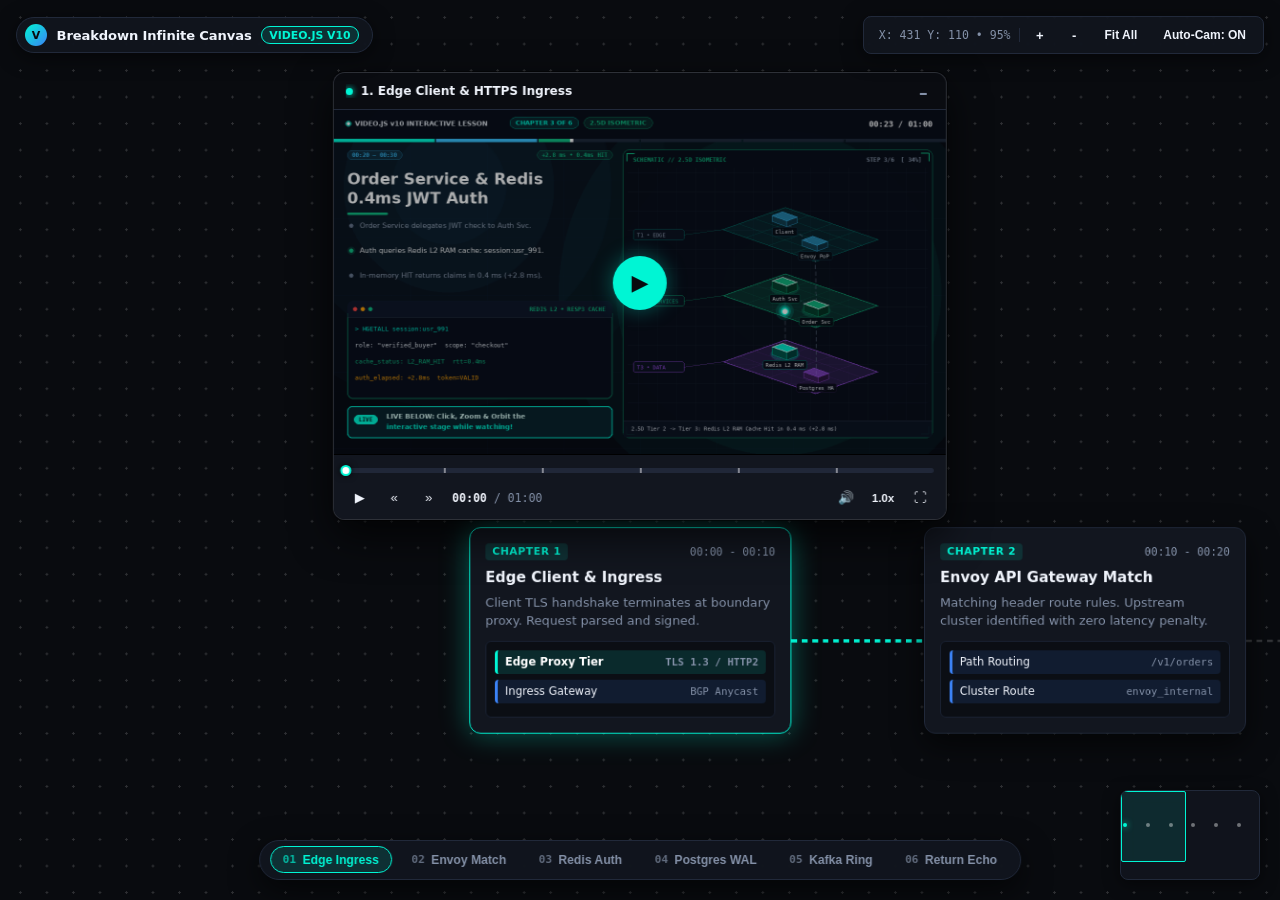
==== commit aa88fd2d: "Mount video player directly ON the infinite canvas with floating stage and bottom dock navigation" ====
--- a/index.html
+++ b/index.html
@@ -7,16 +7,15 @@
   <link rel="icon" type="image/svg+xml" href="favicon.svg">
   <style>
     :root {
-      --bg: #0b0d11;
-      --surface: #141820;
-      --surface-border: #222938;
-      --surface-hover: #1c2230;
-      --text: #f0f3f8;
-      --text-muted: #8b95a8;
+      --bg: #090b0f;
+      --surface: #12161f;
+      --surface-border: #21293a;
+      --surface-hover: #1a2232;
+      --text: #f0f4fc;
+      --text-muted: #8491a8;
       --accent: #00f5d4;
-      --accent-dim: rgba(0, 245, 212, 0.15);
-      --accent-glow: rgba(0, 245, 212, 0.4);
-      --danger: #f87171;
+      --accent-dim: rgba(0, 245, 212, 0.12);
+      --accent-glow: rgba(0, 245, 212, 0.35);
       --focus-ring: #38bdf8;
       --radius: 12px;
       --font-mono: ui-monospace, SFMono-Regular, Menlo, Monaco, Consolas, monospace;
@@ -24,115 +23,215 @@
     }
 
     * { box-sizing: border-box; margin: 0; padding: 0; }
-    body {
+    html, body {
+      width: 100%;
+      height: 100%;
+      overflow: hidden;
       background: var(--bg);
       color: var(--text);
       font-family: var(--font-sans);
-      height: 100vh;
+      user-select: none;
+    }
+
+    /* THE INFINITE CANVAS COVERS 100% OF THE VIEWPORT */
+    #canvas-container {
+      position: absolute;
+      inset: 0;
+      width: 100%;
+      height: 100%;
       overflow: hidden;
-      display: flex;
-      flex-direction: column;
-      user-select: none;
-    }
-
-    /* TOP BAR */
-    header {
-      height: 52px;
-      min-height: 52px;
-      background: var(--surface);
-      border-bottom: 1px solid var(--surface-border);
+      cursor: grab;
+      background-color: var(--bg);
+    }
+    #canvas-container.panning { cursor: grabbing; }
+
+    /* INFINITE GRID DOTS */
+    #grid-layer {
+      position: absolute;
+      inset: 0;
+      pointer-events: none;
+      background-image: radial-gradient(rgba(255, 255, 255, 0.15) 1.2px, transparent 1.2px);
+      background-size: 28px 28px;
+    }
+
+    /* TRANSFORMABLE WORLD PLANE */
+    #canvas-world {
+      position: absolute;
+      top: 0;
+      left: 0;
+      width: 0;
+      height: 0;
+      transform-origin: 0 0;
+      will-change: transform;
+    }
+
+    /* TOP FLOATING APP BAR */
+    .app-header {
+      position: absolute;
+      top: 1rem;
+      left: 1rem;
+      right: 1rem;
       display: flex;
       align-items: center;
       justify-content: space-between;
-      padding: 0 1.25rem;
-      z-index: 50;
-    }
-    .brand {
-      display: flex;
-      align-items: center;
-      gap: 0.75rem;
+      pointer-events: none;
+      z-index: 40;
+    }
+    .brand-pill {
+      pointer-events: auto;
+      background: rgba(18, 22, 31, 0.88);
+      backdrop-filter: blur(12px);
+      border: 1px solid var(--surface-border);
+      border-radius: 999px;
+      padding: 0.35rem 0.85rem 0.35rem 0.5rem;
+      display: flex;
+      align-items: center;
+      gap: 0.6rem;
+      box-shadow: 0 4px 20px rgba(0,0,0,0.5);
     }
     .brand-logo {
-      width: 24px;
-      height: 24px;
-      border-radius: 6px;
+      width: 22px;
+      height: 22px;
+      border-radius: 50%;
       background: linear-gradient(135deg, #00f5d4, #3b82f6);
       display: flex;
       align-items: center;
       justify-content: center;
       font-weight: 900;
-      font-size: 13px;
-      color: #0b0d11;
-    }
-    .brand-title {
-      font-size: 0.95rem;
+      font-size: 11px;
+      color: #090b0f;
+    }
+    .brand-name {
+      font-size: 0.82rem;
       font-weight: 700;
       letter-spacing: -0.01em;
     }
     .brand-badge {
-      font-size: 0.7rem;
-      font-weight: 600;
+      font-size: 0.68rem;
+      font-weight: 700;
       text-transform: uppercase;
-      padding: 0.15rem 0.5rem;
+      padding: 0.12rem 0.45rem;
       border-radius: 999px;
       background: var(--accent-dim);
       color: var(--accent);
       border: 1px solid var(--accent);
     }
-    .header-actions {
-      display: flex;
-      align-items: center;
-      gap: 0.75rem;
-      font-size: 0.85rem;
+
+    /* FLOATING TOP-RIGHT CANVAS CONTROLS */
+    .canvas-hud {
+      pointer-events: auto;
+      background: rgba(18, 22, 31, 0.88);
+      backdrop-filter: blur(12px);
+      border: 1px solid var(--surface-border);
+      border-radius: 8px;
+      padding: 0.25rem 0.45rem;
+      display: flex;
+      align-items: center;
+      gap: 0.4rem;
+      box-shadow: 0 4px 20px rgba(0,0,0,0.5);
+    }
+    .hud-coords {
+      font-family: var(--font-mono);
+      font-size: 0.72rem;
       color: var(--text-muted);
-    }
-    .btn {
-      background: var(--surface-border);
+      padding: 0 0.5rem;
+      border-right: 1px solid var(--surface-border);
+    }
+    .hud-btn {
+      background: transparent;
+      border: 1px solid transparent;
       color: var(--text);
-      border: 1px solid transparent;
-      padding: 0.35rem 0.75rem;
-      border-radius: 6px;
-      font-size: 0.8rem;
+      width: 28px;
+      height: 28px;
+      border-radius: 5px;
+      display: flex;
+      align-items: center;
+      justify-content: center;
+      font-size: 13px;
+      font-weight: 700;
+      cursor: pointer;
+      transition: all 0.15s ease;
+    }
+    .hud-btn:hover { background: var(--surface-hover); border-color: var(--surface-border); color: var(--accent); }
+    .hud-btn:focus-visible { outline: 2px solid var(--focus-ring); }
+    .hud-btn.text-btn { width: auto; padding: 0 0.55rem; font-size: 0.75rem; }
+
+    /* FLOATING VIDEO PLAYER MOUNTED ON THE CANVAS */
+    #floating-player-card {
+      position: absolute;
+      top: 4.5rem;
+      left: 50%;
+      transform: translateX(-50%);
+      width: clamp(340px, 48vw, 680px);
+      background: rgba(18, 22, 31, 0.95);
+      backdrop-filter: blur(16px);
+      border: 1px solid rgba(255, 255, 255, 0.12);
+      border-radius: var(--radius);
+      box-shadow: 0 16px 40px rgba(0,0,0,0.7), 0 0 0 1px rgba(0,0,0,0.5);
+      z-index: 35;
+      transition: width 0.3s ease, transform 0.3s ease;
+      overflow: hidden;
+    }
+    #floating-player-card.minimized {
+      width: 320px;
+      left: 1.5rem;
+      transform: none;
+    }
+
+    .player-header {
+      display: flex;
+      align-items: center;
+      justify-content: space-between;
+      padding: 0.45rem 0.75rem;
+      background: rgba(0,0,0,0.4);
+      border-bottom: 1px solid var(--surface-border);
+      font-size: 0.75rem;
+      color: var(--text-muted);
+    }
+    .player-header-left {
+      display: flex;
+      align-items: center;
+      gap: 0.5rem;
+      overflow: hidden;
+    }
+    .player-status-dot {
+      width: 7px;
+      height: 7px;
+      border-radius: 50%;
+      background: var(--accent);
+      box-shadow: 0 0 6px var(--accent);
+    }
+    .active-chapter-text {
       font-weight: 600;
+      color: var(--text);
+      white-space: nowrap;
+      overflow: hidden;
+      text-overflow: ellipsis;
+    }
+    .player-header-actions {
+      display: flex;
+      align-items: center;
+      gap: 0.25rem;
+    }
+    .header-icon-btn {
+      background: transparent;
+      border: none;
+      color: var(--text-muted);
       cursor: pointer;
-      display: inline-flex;
-      align-items: center;
-      gap: 0.4rem;
-      transition: all 0.15s ease;
-    }
-    .btn:hover { background: var(--surface-hover); border-color: var(--text-muted); }
-    .btn:focus-visible { outline: 2px solid var(--focus-ring); }
-    .btn.active { background: var(--accent-dim); color: var(--accent); border-color: var(--accent); }
-
-    /* SPLIT WORKSPACE */
-    .workspace {
-      flex: 1;
-      display: flex;
-      flex-direction: column;
-      overflow: hidden;
-      position: relative;
-    }
-
-    /* VIDEO PLAYER SECTION (UPPER) */
-    .player-deck {
-      background: #000;
-      border-bottom: 1px solid var(--surface-border);
-      display: flex;
-      flex-direction: column;
+      width: 22px;
+      height: 22px;
+      border-radius: 4px;
+      display: flex;
       align-items: center;
       justify-content: center;
-      position: relative;
-      padding: 0.75rem 1rem 0.5rem;
-      box-shadow: 0 8px 30px rgba(0,0,0,0.5);
-      z-index: 20;
-    }
+      font-size: 11px;
+    }
+    .header-icon-btn:hover { background: var(--surface-hover); color: var(--text); }
+
     .video-viewport {
       width: 100%;
-      max-width: 820px;
       aspect-ratio: 16 / 9;
       background: #000;
-      border-radius: 8px 8px 0 0;
-      overflow: hidden;
       position: relative;
     }
     video {
@@ -154,47 +253,42 @@
     }
     .video-overlay-play.hidden { opacity: 0; pointer-events: none; }
     .play-circle {
-      width: 64px;
-      height: 64px;
+      width: 54px;
+      height: 54px;
       border-radius: 50%;
       background: var(--accent);
-      color: #0b0d11;
+      color: #090b0f;
       display: flex;
       align-items: center;
       justify-content: center;
-      font-size: 26px;
-      box-shadow: 0 0 25px var(--accent-glow);
+      font-size: 22px;
+      box-shadow: 0 0 20px var(--accent-glow);
       transition: transform 0.15s ease;
     }
     .video-overlay-play:hover .play-circle { transform: scale(1.08); }
 
     /* GROUNDED CONTROLS CARD */
-    .controls-card {
-      width: 100%;
-      max-width: 820px;
+    .controls-panel {
+      padding: 0.45rem 0.75rem;
       background: var(--surface);
-      border: 1px solid var(--surface-border);
-      border-top: none;
-      border-radius: 0 0 8px 8px;
-      padding: 0.5rem 0.75rem;
       display: flex;
       flex-direction: column;
-      gap: 0.4rem;
-    }
-
-    /* CHAPTER SEEK RAIL */
+      gap: 0.35rem;
+    }
+
+    /* SEEK RAIL WITH TICKS */
     .seek-container {
       position: relative;
-      height: 18px;
+      height: 16px;
       display: flex;
       align-items: center;
       cursor: pointer;
     }
     .seek-rail {
       width: 100%;
-      height: 6px;
-      background: #252d3d;
-      border-radius: 4px;
+      height: 5px;
+      background: #202738;
+      border-radius: 3px;
       position: relative;
       overflow: hidden;
     }
@@ -207,7 +301,6 @@
     .seek-ticks {
       position: absolute;
       inset: 0;
-      display: flex;
       pointer-events: none;
     }
     .tick {
@@ -215,171 +308,165 @@
       top: 0;
       bottom: 0;
       width: 2px;
-      background: rgba(255,255,255,0.4);
+      background: rgba(255,255,255,0.45);
     }
     .seek-thumb {
       position: absolute;
-      width: 12px;
-      height: 12px;
+      width: 11px;
+      height: 11px;
       background: #fff;
       border: 2px solid var(--accent);
       border-radius: 50%;
-      top: 3px;
+      top: 2.5px;
       left: 0%;
       transform: translateX(-50%);
       pointer-events: none;
-      box-shadow: 0 0 6px rgba(0,0,0,0.6);
-    }
-
-    /* CONTROL BUTTONS ROW */
+      box-shadow: 0 0 6px rgba(0,0,0,0.7);
+    }
+
+    /* BUTTONS BAR */
     .controls-row {
       display: flex;
       align-items: center;
       justify-content: space-between;
-      gap: 0.5rem;
-    }
-    .controls-left, .controls-right {
-      display: flex;
-      align-items: center;
-      gap: 0.5rem;
+    }
+    .ctrl-group {
+      display: flex;
+      align-items: center;
+      gap: 0.4rem;
     }
     .ctrl-btn {
       background: transparent;
       border: none;
       color: var(--text);
       cursor: pointer;
-      width: 30px;
-      height: 30px;
-      border-radius: 6px;
+      width: 28px;
+      height: 28px;
+      border-radius: 5px;
       display: flex;
       align-items: center;
       justify-content: center;
-      font-size: 14px;
+      font-size: 13px;
       transition: all 0.15s ease;
     }
     .ctrl-btn:hover { background: var(--surface-hover); color: var(--accent); }
     .ctrl-btn:focus-visible { outline: 2px solid var(--focus-ring); }
-    .time-display {
+    .time-readout {
       font-family: var(--font-mono);
-      font-size: 0.75rem;
+      font-size: 0.72rem;
       color: var(--text-muted);
-      margin-left: 0.35rem;
-    }
-    .time-display strong { color: var(--text); }
-    .chapter-badge {
-      font-size: 0.75rem;
-      background: var(--surface-border);
+      margin-left: 0.2rem;
+    }
+    .time-readout strong { color: var(--text); }
+
+    /* BOTTOM CHAPTER NAVIGATION DOCK (MAKES NAV EFFORTLESS) */
+    .bottom-nav-dock {
+      position: absolute;
+      bottom: 1.25rem;
+      left: 50%;
+      transform: translateX(-50%);
+      background: rgba(18, 22, 31, 0.92);
+      backdrop-filter: blur(16px);
+      border: 1px solid var(--surface-border);
+      border-radius: 999px;
+      padding: 0.35rem 0.6rem;
+      display: flex;
+      align-items: center;
+      gap: 0.4rem;
+      box-shadow: 0 10px 30px rgba(0,0,0,0.6);
+      z-index: 40;
+      max-width: 90vw;
+      overflow-x: auto;
+    }
+    .chapter-pill {
+      background: transparent;
+      border: 1px solid transparent;
+      color: var(--text-muted);
+      padding: 0.35rem 0.75rem;
+      border-radius: 999px;
+      font-size: 0.76rem;
+      font-weight: 600;
+      white-space: nowrap;
+      cursor: pointer;
+      display: flex;
+      align-items: center;
+      gap: 0.4rem;
+      transition: all 0.15s ease;
+    }
+    .chapter-pill:hover {
+      background: var(--surface-hover);
       color: var(--text);
-      padding: 0.2rem 0.6rem;
-      border-radius: 4px;
-      font-weight: 600;
-      max-width: 260px;
-      white-space: nowrap;
-      overflow: hidden;
-      text-overflow: ellipsis;
-    }
-
-    /* INFINITE CANVAS SECTION (LOWER) */
-    .canvas-viewport {
-      flex: 1;
-      position: relative;
-      background: #090b0e;
-      overflow: hidden;
-      cursor: grab;
-    }
-    .canvas-viewport.panning { cursor: grabbing; }
-
-    /* INFINITE GRID PATTERN */
-    .infinite-grid {
-      position: absolute;
-      inset: 0;
-      pointer-events: none;
-      background-image: radial-gradient(rgba(255, 255, 255, 0.12) 1px, transparent 1px);
-      background-size: 24px 24px;
-    }
-
-    /* TRANSFORM WORLD PLANE */
-    .canvas-world {
-      position: absolute;
-      top: 0;
-      left: 0;
-      width: 0;
-      height: 0;
-      transform-origin: 0 0;
-      will-change: transform;
-    }
-
-    /* CANVAS HUD / CONTROLS OVERLAY */
-    .canvas-hud {
-      position: absolute;
-      top: 1rem;
-      right: 1rem;
-      display: flex;
-      align-items: center;
-      gap: 0.5rem;
-      background: rgba(20, 24, 32, 0.85);
+      border-color: var(--surface-border);
+    }
+    .chapter-pill.active {
+      background: var(--accent-dim);
+      border-color: var(--accent);
+      color: var(--accent);
+    }
+    .chapter-pill .pill-num {
+      font-family: var(--font-mono);
+      font-size: 0.7rem;
+      opacity: 0.7;
+    }
+
+    /* MINI-MAP IN BOTTOM-RIGHT CORNER */
+    .minimap-container {
+      position: absolute;
+      bottom: 1.25rem;
+      right: 1.25rem;
+      width: 140px;
+      height: 90px;
+      background: rgba(18, 22, 31, 0.85);
       backdrop-filter: blur(8px);
       border: 1px solid var(--surface-border);
       border-radius: 8px;
-      padding: 0.35rem 0.5rem;
-      z-index: 30;
-      box-shadow: 0 4px 16px rgba(0,0,0,0.4);
-    }
-    .hud-info {
-      font-family: var(--font-mono);
-      font-size: 0.75rem;
-      color: var(--text-muted);
-      padding: 0 0.5rem;
-      border-right: 1px solid var(--surface-border);
-    }
-
-    .canvas-bottom-hud {
-      position: absolute;
-      bottom: 1rem;
-      left: 1rem;
-      background: rgba(20, 24, 32, 0.85);
-      backdrop-filter: blur(8px);
-      border: 1px solid var(--surface-border);
-      border-radius: 8px;
-      padding: 0.4rem 0.75rem;
-      font-size: 0.78rem;
-      color: var(--text-muted);
-      display: flex;
-      align-items: center;
-      gap: 0.6rem;
-      z-index: 30;
-    }
-    .pulse-dot {
-      width: 8px;
-      height: 8px;
+      z-index: 40;
+      overflow: hidden;
+      box-shadow: 0 4px 16px rgba(0,0,0,0.5);
+    }
+    .minimap-canvas {
+      width: 100%;
+      height: 100%;
+      position: relative;
+    }
+    .minimap-viewport-box {
+      position: absolute;
+      border: 1.5px solid var(--accent);
+      background: rgba(0, 245, 212, 0.1);
+      border-radius: 2px;
+      pointer-events: none;
+    }
+    .minimap-dot {
+      position: absolute;
+      width: 4px;
+      height: 4px;
       border-radius: 50%;
+      background: rgba(255,255,255,0.4);
+    }
+    .minimap-dot.active {
       background: var(--accent);
-      box-shadow: 0 0 8px var(--accent);
-      animation: pulse 2s infinite;
-    }
-    @keyframes pulse {
-      0% { transform: scale(0.95); opacity: 0.8; }
-      50% { transform: scale(1.3); opacity: 1; }
-      100% { transform: scale(0.95); opacity: 0.8; }
-    }
-
-    /* SPATIAL CANVAS NODES */
-    .node-card {
-      position: absolute;
-      width: 320px;
+      box-shadow: 0 0 6px var(--accent);
+    }
+
+    /* SPATIAL CARDS ON THE INFINITE CANVAS */
+    .canvas-node {
+      position: absolute;
+      width: 340px;
       background: var(--surface);
       border: 1px solid var(--surface-border);
       border-radius: var(--radius);
       padding: 1rem;
-      box-shadow: 0 10px 25px rgba(0,0,0,0.6);
-      cursor: default;
+      box-shadow: 0 12px 32px rgba(0,0,0,0.6);
+      cursor: pointer;
       transition: border-color 0.2s ease, box-shadow 0.2s ease;
-      user-select: text;
-    }
-    .node-card:hover { border-color: rgba(255,255,255,0.25); }
-    .node-card.active-chapter {
+    }
+    .canvas-node:hover {
+      border-color: rgba(255,255,255,0.3);
+      transform: translateY(-2px);
+    }
+    .canvas-node.active-chapter {
       border-color: var(--accent);
-      box-shadow: 0 0 25px var(--accent-glow);
+      box-shadow: 0 0 30px var(--accent-glow);
     }
     .node-header {
       display: flex;
@@ -388,7 +475,7 @@
       margin-bottom: 0.6rem;
     }
     .node-tag {
-      font-size: 0.7rem;
+      font-size: 0.68rem;
       font-weight: 700;
       text-transform: uppercase;
       letter-spacing: 0.05em;
@@ -399,35 +486,34 @@
     }
     .node-time {
       font-family: var(--font-mono);
-      font-size: 0.75rem;
+      font-size: 0.72rem;
       color: var(--text-muted);
     }
     .node-title {
-      font-size: 1rem;
+      font-size: 0.96rem;
       font-weight: 700;
       margin-bottom: 0.35rem;
       line-height: 1.3;
     }
     .node-body {
-      font-size: 0.85rem;
+      font-size: 0.82rem;
       color: var(--text-muted);
       line-height: 1.45;
     }
 
-    /* 2.5D ISOMETRIC VISUALIZER ON CANVAS */
+    /* 2.5D ISOMETRIC TIERS */
     .iso-tier-block {
       margin-top: 0.75rem;
-      background: #0e1218;
-      border: 1px solid #1e2635;
+      background: #0b0e14;
+      border: 1px solid #1a2233;
       border-radius: 6px;
-      padding: 0.6rem;
-      position: relative;
+      padding: 0.55rem;
     }
     .iso-plane {
       display: flex;
       align-items: center;
       justify-content: space-between;
-      font-size: 0.75rem;
+      font-size: 0.73rem;
       padding: 0.35rem 0.5rem;
       background: rgba(59, 130, 246, 0.12);
       border-left: 3px solid #3b82f6;
@@ -442,249 +528,259 @@
     }
     .iso-meta {
       font-family: var(--font-mono);
-      font-size: 0.7rem;
+      font-size: 0.68rem;
       color: var(--text-muted);
     }
 
-    /* CONNECTOR LINES (SVG LAYER) */
-    .connections-layer {
-      position: absolute;
-      top: 0;
-      left: 0;
-      width: 100%;
-      height: 100%;
-      pointer-events: none;
-      overflow: visible;
-    }
-    .flow-line {
+    /* CONNECTING SVG ARROWS */
+    .flow-path {
       stroke: rgba(255,255,255,0.18);
-      stroke-width: 2;
-      stroke-dasharray: 6 4;
+      stroke-width: 2.5;
+      stroke-dasharray: 6 5;
       fill: none;
     }
-    .flow-line.active {
+    .flow-path.active {
       stroke: var(--accent);
-      stroke-width: 3;
+      stroke-width: 3.5;
       animation: dash 1s linear infinite;
     }
-    @keyframes dash {
-      to { stroke-dashoffset: -20; }
-    }
+    @keyframes dash { to { stroke-dashoffset: -22; } }
   </style>
 </head>
 <body>
 
-  <!-- TOP APP HEADER -->
-  <header>
-    <div class="brand">
+  <!-- INFINITE CANVAS COVERS 100% OF THE VIEW -->
+  <div id="canvas-container">
+    <div id="grid-layer"></div>
+
+    <!-- TRANSFORMABLE WORLD PLANE -->
+    <div id="canvas-world">
+      <!-- SVG CONNECTIONS -->
+      <svg id="svg-connectors" style="position: absolute; top: 0; left: 0; width: 3000px; height: 1200px; pointer-events: none; overflow: visible;">
+        <path id="path-0" class="flow-path active" d="M 380,560 C 440,560 460,560 520,560" />
+        <path id="path-1" class="flow-path" d="M 860,560 C 920,560 940,560 1000,560" />
+        <path id="path-2" class="flow-path" d="M 1340,560 C 1400,560 1420,560 1480,560" />
+        <path id="path-3" class="flow-path" d="M 1820,560 C 1880,560 1900,560 1960,560" />
+        <path id="path-4" class="flow-path" d="M 2300,560 C 2360,560 2380,560 2440,560" />
+      </svg>
+
+      <!-- CHAPTER 1 NODE -->
+      <div class="canvas-node active-chapter" id="node-0" style="left: 40px; top: 440px;" data-start="0">
+        <div class="node-header">
+          <span class="node-tag">Chapter 1</span>
+          <span class="node-time">00:00 - 00:10</span>
+        </div>
+        <div class="node-title">Edge Client & Ingress</div>
+        <div class="node-body">Client TLS handshake terminates at boundary proxy. Request parsed and signed.</div>
+        <div class="iso-tier-block">
+          <div class="iso-plane active">
+            <span>Edge Proxy Tier</span>
+            <span class="iso-meta">TLS 1.3 / HTTP2</span>
+          </div>
+          <div class="iso-plane">
+            <span>Ingress Gateway</span>
+            <span class="iso-meta">BGP Anycast</span>
+          </div>
+        </div>
+      </div>
+
+      <!-- CHAPTER 2 NODE -->
+      <div class="canvas-node" id="node-1" style="left: 520px; top: 440px;" data-start="10">
+        <div class="node-header">
+          <span class="node-tag">Chapter 2</span>
+          <span class="node-time">00:10 - 00:20</span>
+        </div>
+        <div class="node-title">Envoy API Gateway Match</div>
+        <div class="node-body">Matching header route rules. Upstream cluster identified with zero latency penalty.</div>
+        <div class="iso-tier-block">
+          <div class="iso-plane">
+            <span>Path Routing</span>
+            <span class="iso-meta">/v1/orders</span>
+          </div>
+          <div class="iso-plane">
+            <span>Cluster Route</span>
+            <span class="iso-meta">envoy_internal</span>
+          </div>
+        </div>
+      </div>
+
+      <!-- CHAPTER 3 NODE -->
+      <div class="canvas-node" id="node-2" style="left: 1000px; top: 440px;" data-start="20">
+        <div class="node-header">
+          <span class="node-tag">Chapter 3</span>
+          <span class="node-time">00:20 - 00:30</span>
+        </div>
+        <div class="node-title">Redis 0.4ms Auth Cache</div>
+        <div class="node-body">Sub-millisecond token verification against cluster memory cache. Signature validated.</div>
+        <div class="iso-tier-block">
+          <div class="iso-plane">
+            <span>Auth Cache</span>
+            <span class="iso-meta">0.4ms HIT</span>
+          </div>
+          <div class="iso-plane">
+            <span>Permission Set</span>
+            <span class="iso-meta">write:orders</span>
+          </div>
+        </div>
+      </div>
+
+      <!-- CHAPTER 4 NODE -->
+      <div class="canvas-node" id="node-3" style="left: 1480px; top: 440px;" data-start="30">
+        <div class="node-header">
+          <span class="node-tag">Chapter 4</span>
+          <span class="node-time">00:30 - 00:40</span>
+        </div>
+        <div class="node-title">Postgres Primary WAL Commit</div>
+        <div class="node-body">ACID transaction commit written to Write-Ahead Log. Replicated synchronously.</div>
+        <div class="iso-tier-block">
+          <div class="iso-plane">
+            <span>WAL Flushed</span>
+            <span class="iso-meta">Sync Rep (x3)</span>
+          </div>
+          <div class="iso-plane">
+            <span>Row Committed</span>
+            <span class="iso-meta">Read-Committed</span>
+          </div>
+        </div>
+      </div>
+
+      <!-- CHAPTER 5 NODE -->
+      <div class="canvas-node" id="node-4" style="left: 1960px; top: 440px;" data-start="40">
+        <div class="node-header">
+          <span class="node-tag">Chapter 5</span>
+          <span class="node-time">00:40 - 00:50</span>
+        </div>
+        <div class="node-title">Kafka 3D Partition Ring</div>
+        <div class="node-body">Event streamed to partition consumer group. Asynchronous workers triggered.</div>
+        <div class="iso-tier-block">
+          <div class="iso-plane">
+            <span>Partition Ring</span>
+            <span class="iso-meta">P-01 to P-08</span>
+          </div>
+          <div class="iso-plane">
+            <span>Async Consumer</span>
+            <span class="iso-meta">workers_proc</span>
+          </div>
+        </div>
+      </div>
+
+      <!-- CHAPTER 6 NODE -->
+      <div class="canvas-node" id="node-5" style="left: 2440px; top: 440px;" data-start="50">
+        <div class="node-header">
+          <span class="node-tag">Chapter 6</span>
+          <span class="node-time">00:50 - 01:00</span>
+        </div>
+        <div class="node-title">16.8ms Return Echo Complete</div>
+        <div class="node-body">Response assembled and returned through edge ingress. Full trace logged with zero drops.</div>
+        <div class="iso-tier-block">
+          <div class="iso-plane">
+            <span>End-to-End Latency</span>
+            <span class="iso-meta">16.8ms Total</span>
+          </div>
+          <div class="iso-plane">
+            <span>Trace Verification</span>
+            <span class="iso-meta">100% Trace</span>
+          </div>
+        </div>
+      </div>
+    </div>
+  </div>
+
+  <!-- FLOATING APP HEADER -->
+  <header class="app-header">
+    <div class="brand-pill">
       <div class="brand-logo">V</div>
-      <div class="brand-title">Breakdown: Infinite Canvas Player</div>
+      <span class="brand-name">Breakdown Infinite Canvas</span>
       <span class="brand-badge">Video.js v10</span>
     </div>
-    <div class="header-actions">
-      <button class="btn active" id="btn-sync" title="Automatically pan and zoom canvas as video chapters change">
-        <span>●</span> Auto-Camera: ON
-      </button>
-      <button class="btn" id="btn-recenter" title="Recenter canvas on active chapter">
-        Target Active Chapter
-      </button>
+
+    <!-- CANVAS CONTROLS (TOP RIGHT) -->
+    <div class="canvas-hud">
+      <div class="hud-coords" id="hud-coords">X: 0 Y: 0 • 100%</div>
+      <button class="hud-btn" id="btn-zoom-in" title="Zoom In (+)">+</button>
+      <button class="hud-btn" id="btn-zoom-out" title="Zoom Out (-)">-</button>
+      <button class="hud-btn text-btn" id="btn-fit-all" title="Fit all nodes in view">Fit All</button>
+      <button class="hud-btn text-btn" id="btn-auto-cam" title="Toggle Auto-Camera tracking">Auto-Cam: ON</button>
     </div>
   </header>
 
-  <!-- SPLIT WORKSPACE: VIDEO PLAYER TOP, INFINITE CANVAS UNDERNEATH -->
-  <div class="workspace">
-
-    <!-- UPPER DECK: VIDEO.JS V10 PLAYER & GROUNDED CONTROLS -->
-    <section class="player-deck">
-      <div class="video-viewport">
-        <video id="player" src="video.mp4" poster="poster.png" preload="metadata" playsinline></video>
-        <div class="video-overlay-play" id="overlay-play">
-          <div class="play-circle">▶</div>
-        </div>
+  <!-- THE VIDEO PLAYER IS ON THE CANVAS (FIXED FLOATING STAGE) -->
+  <div id="floating-player-card">
+    <div class="player-header">
+      <div class="player-header-left">
+        <div class="player-status-dot"></div>
+        <span class="active-chapter-text" id="player-chapter-text">1. Edge Client & HTTPS Ingress</span>
       </div>
-
-      <!-- DEDICATED GROUNDED CONTROLS CARD -->
-      <div class="controls-card">
-        <!-- CHAPTER SEEK BAR -->
-        <div class="seek-container" id="seek-bar" tabindex="0" role="slider" aria-label="Seek rail with chapters">
-          <div class="seek-rail">
-            <div class="seek-progress" id="seek-progress"></div>
-            <div class="seek-ticks" id="seek-ticks"></div>
-          </div>
-          <div class="seek-thumb" id="seek-thumb"></div>
-        </div>
-
-        <!-- CONTROLS ROW -->
-        <div class="controls-row">
-          <div class="controls-left">
-            <button class="ctrl-btn" id="btn-play" title="Play/Pause (K, Space)">▶</button>
-            <button class="ctrl-btn" id="btn-prev" title="Previous Chapter">&laquo;</button>
-            <button class="ctrl-btn" id="btn-next" title="Next Chapter">&raquo;</button>
-            <div class="time-display">
-              <strong id="time-cur">00:00</strong> / <span id="time-dur">01:00</span>
-            </div>
-            <div class="chapter-badge" id="chapter-title">1. Edge Client & HTTPS Ingress</div>
-          </div>
-
-          <div class="controls-right">
-            <button class="ctrl-btn" id="btn-mute" title="Mute/Unmute (M)">🔊</button>
-            <button class="ctrl-btn" id="btn-rate" title="Playback Speed">1.0x</button>
-            <button class="ctrl-btn" id="btn-fs" title="Fullscreen (F)">⛶</button>
-          </div>
-        </div>
+      <div class="player-header-actions">
+        <button class="header-icon-btn" id="btn-minimize-player" title="Minimize / Expand Player">🗕</button>
       </div>
-    </section>
-
-    <!-- LOWER DECK: INFINITE CANVASS UNDERNEATH -->
-    <section class="canvas-viewport" id="canvas-viewport">
-      <div class="infinite-grid" id="infinite-grid"></div>
-
-      <!-- CANVAS HUD CONTROLS -->
-      <div class="canvas-hud">
-        <div class="hud-info" id="hud-coords">X: 0 Y: 0 • 100%</div>
-        <button class="btn" id="btn-zoom-in" title="Zoom In (+)">+</button>
-        <button class="btn" id="btn-zoom-out" title="Zoom Out (-)">-</button>
-        <button class="btn" id="btn-zoom-reset" title="Reset View (100%)">100%</button>
+    </div>
+
+    <div class="video-viewport" id="player-viewport">
+      <video id="player" src="video.mp4" poster="poster.png" preload="metadata" playsinline></video>
+      <div class="video-overlay-play" id="overlay-play">
+        <div class="play-circle">▶</div>
       </div>
-
-      <div class="canvas-bottom-hud">
-        <div class="pulse-dot"></div>
-        <span>Interactive Infinite Canvas: Drag background to pan • Wheel to zoom • Click nodes to seek video</span>
+    </div>
+
+    <!-- GROUNDED CONTROLS CARD -->
+    <div class="controls-panel">
+      <!-- CHAPTER SEEK BAR -->
+      <div class="seek-container" id="seek-bar" tabindex="0" role="slider" aria-label="Chapter Seek Bar">
+        <div class="seek-rail">
+          <div class="seek-progress" id="seek-progress"></div>
+          <div class="seek-ticks" id="seek-ticks"></div>
+        </div>
+        <div class="seek-thumb" id="seek-thumb"></div>
       </div>
 
-      <!-- TRANSFORM WORLD -->
-      <div class="canvas-world" id="canvas-world">
-        <!-- SVG CONNECTOR PATHS -->
-        <svg class="connections-layer" id="svg-layer">
-          <path id="path-0" class="flow-line active" d="M 360,200 L 480,200" />
-          <path id="path-1" class="flow-line" d="M 800,200 L 920,200" />
-          <path id="path-2" class="flow-line" d="M 1240,200 L 1360,200" />
-          <path id="path-3" class="flow-line" d="M 1680,200 L 1800,200" />
-          <path id="path-4" class="flow-line" d="M 2120,200 L 2240,200" />
-        </svg>
-
-        <!-- NODE 1 -->
-        <div class="node-card active-chapter" id="node-0" style="left: 40px; top: 80px;" data-start="0">
-          <div class="node-header">
-            <span class="node-tag">Chapter 1</span>
-            <span class="node-time">00:00 - 00:10</span>
-          </div>
-          <div class="node-title">Edge Client & Ingress</div>
-          <div class="node-body">Client TLS handshake terminates at boundary proxy. Request parsed and signed.</div>
-          <div class="iso-tier-block">
-            <div class="iso-plane active">
-              <span>Edge Proxy Tier</span>
-              <span class="iso-meta">TLS 1.3 / HTTP2</span>
-            </div>
-            <div class="iso-plane">
-              <span>Ingress Gateway</span>
-              <span class="iso-meta">BGP Anycast</span>
-            </div>
-          </div>
-        </div>
-
-        <!-- NODE 2 -->
-        <div class="node-card" id="node-1" style="left: 480px; top: 80px;" data-start="10">
-          <div class="node-header">
-            <span class="node-tag">Chapter 2</span>
-            <span class="node-time">00:10 - 00:20</span>
-          </div>
-          <div class="node-title">Envoy API Gateway Match</div>
-          <div class="node-body">Matching header route rules. Upstream cluster identified with zero latency penalty.</div>
-          <div class="iso-tier-block">
-            <div class="iso-plane">
-              <span>Path Routing</span>
-              <span class="iso-meta">/v1/orders</span>
-            </div>
-            <div class="iso-plane">
-              <span>Cluster Route</span>
-              <span class="iso-meta">envoy_internal</span>
-            </div>
-          </div>
-        </div>
-
-        <!-- NODE 3 -->
-        <div class="node-card" id="node-2" style="left: 920px; top: 80px;" data-start="20">
-          <div class="node-header">
-            <span class="node-tag">Chapter 3</span>
-            <span class="node-time">00:20 - 00:30</span>
-          </div>
-          <div class="node-title">Redis 0.4ms JWT Auth</div>
-          <div class="node-body">Sub-millisecond token verification against cluster memory cache. Signature validated.</div>
-          <div class="iso-tier-block">
-            <div class="iso-plane">
-              <span>Auth Cache</span>
-              <span class="iso-meta">0.4ms HIT</span>
-            </div>
-            <div class="iso-plane">
-              <span>Permission Set</span>
-              <span class="iso-meta">write:orders</span>
-            </div>
-          </div>
-        </div>
-
-        <!-- NODE 4 -->
-        <div class="node-card" id="node-3" style="left: 1360px; top: 80px;" data-start="30">
-          <div class="node-header">
-            <span class="node-tag">Chapter 4</span>
-            <span class="node-time">00:30 - 00:40</span>
-          </div>
-          <div class="node-title">Postgres Primary WAL Commit</div>
-          <div class="node-body">ACID transaction commit written to Write-Ahead Log. Replicated synchronously.</div>
-          <div class="iso-tier-block">
-            <div class="iso-plane">
-              <span>WAL Flushed</span>
-              <span class="iso-meta">Sync Rep (x3)</span>
-            </div>
-            <div class="iso-plane">
-              <span>Row Committed</span>
-              <span class="iso-meta">Isolation: Read-Committed</span>
-            </div>
-          </div>
-        </div>
-
-        <!-- NODE 5 -->
-        <div class="node-card" id="node-4" style="left: 1800px; top: 80px;" data-start="40">
-          <div class="node-header">
-            <span class="node-tag">Chapter 5</span>
-            <span class="node-time">00:40 - 00:50</span>
-          </div>
-          <div class="node-title">Kafka 3D Partition Ring</div>
-          <div class="node-body">Event streamed to partition consumer group. Asynchronous workers triggered.</div>
-          <div class="iso-tier-block">
-            <div class="iso-plane">
-              <span>Partition Ring</span>
-              <span class="iso-meta">P-01 to P-08</span>
-            </div>
-            <div class="iso-plane">
-              <span>Async Consumer</span>
-              <span class="iso-meta">workers_order_proc</span>
-            </div>
-          </div>
-        </div>
-
-        <!-- NODE 6 -->
-        <div class="node-card" id="node-5" style="left: 2240px; top: 80px;" data-start="50">
-          <div class="node-header">
-            <span class="node-tag">Chapter 6</span>
-            <span class="node-time">00:50 - 01:00</span>
-          </div>
-          <div class="node-title">16.8ms Return Echo Complete</div>
-          <div class="node-body">Response assembled and returned through edge ingress. Full trace logged with zero drops.</div>
-          <div class="iso-tier-block">
-            <div class="iso-plane">
-              <span>End-to-End Latency</span>
-              <span class="iso-meta">16.8ms Total</span>
-            </div>
-            <div class="iso-plane">
-              <span>Trace Verification</span>
-              <span class="iso-meta">OpenTelemetry 100%</span>
-            </div>
-          </div>
-        </div>
-
+      <!-- CONTROLS ROW -->
+      <div class="controls-row">
+        <div class="ctrl-group">
+          <button class="ctrl-btn" id="btn-play" title="Play/Pause (K, Space)">▶</button>
+          <button class="ctrl-btn" id="btn-prev" title="Previous Chapter (&laquo;)">&laquo;</button>
+          <button class="ctrl-btn" id="btn-next" title="Next Chapter (&raquo;)">&raquo;</button>
+          <div class="time-readout">
+            <strong id="time-cur">00:00</strong> / <span id="time-dur">01:00</span>
+          </div>
+        </div>
+
+        <div class="ctrl-group">
+          <button class="ctrl-btn" id="btn-mute" title="Mute/Unmute (M)">🔊</button>
+          <button class="ctrl-btn" id="btn-rate" title="Playback Speed" style="width: auto; padding: 0 0.35rem; font-size: 0.72rem; font-weight: 600;">1.0x</button>
+          <button class="ctrl-btn" id="btn-fs" title="Fullscreen (F)">⛶</button>
+        </div>
       </div>
-    </section>
+    </div>
+  </div>
+
+  <!-- EFFORTLESS CHAPTER NAVIGATION DOCK (BOTTOM CENTER) -->
+  <nav class="bottom-nav-dock" id="bottom-dock">
+    <button class="chapter-pill active" data-index="0">
+      <span class="pill-num">01</span> Edge Ingress
+    </button>
+    <button class="chapter-pill" data-index="1">
+      <span class="pill-num">02</span> Envoy Match
+    </button>
+    <button class="chapter-pill" data-index="2">
+      <span class="pill-num">03</span> Redis Auth
+    </button>
+    <button class="chapter-pill" data-index="3">
+      <span class="pill-num">04</span> Postgres WAL
+    </button>
+    <button class="chapter-pill" data-index="4">
+      <span class="pill-num">05</span> Kafka Ring
+    </button>
+    <button class="chapter-pill" data-index="5">
+      <span class="pill-num">06</span> Return Echo
+    </button>
+  </nav>
+
+  <!-- RADAR MINIMAP (BOTTOM RIGHT) -->
+  <div class="minimap-container" id="minimap" title="Click anywhere on minimap to jump camera">
+    <div class="minimap-canvas" id="minimap-canvas">
+      <div class="minimap-viewport-box" id="minimap-viewport"></div>
+    </div>
   </div>
 
   <script>
@@ -698,7 +794,7 @@
       { start: 50, end: 60, title: "6. 16.8ms Return Echo Complete" },
     ];
 
-    // ELEMENTS
+    // PLAYER DOM
     const video = document.getElementById('player');
     const overlayPlay = document.getElementById('overlay-play');
     const btnPlay = document.getElementById('btn-play');
@@ -713,26 +809,33 @@
     const seekTicks = document.getElementById('seek-ticks');
     const timeCur = document.getElementById('time-cur');
     const timeDur = document.getElementById('time-dur');
-    const chapterTitle = document.getElementById('chapter-title');
-
-    // CANVAS ELEMENTS
-    const viewport = document.getElementById('canvas-viewport');
-    const grid = document.getElementById('infinite-grid');
+    const playerChapterText = document.getElementById('player-chapter-text');
+    const playerCard = document.getElementById('floating-player-card');
+    const btnMinimize = document.getElementById('btn-minimize-player');
+
+    // CANVAS DOM
+    const container = document.getElementById('canvas-container');
+    const grid = document.getElementById('grid-layer');
     const world = document.getElementById('canvas-world');
     const hudCoords = document.getElementById('hud-coords');
     const btnZoomIn = document.getElementById('btn-zoom-in');
     const btnZoomOut = document.getElementById('btn-zoom-out');
-    const btnZoomReset = document.getElementById('btn-zoom-reset');
-    const btnSync = document.getElementById('btn-sync');
-    const btnRecenter = document.getElementById('btn-recenter');
-
-    // STATE
-    let panX = 40;
-    let panY = 40;
-    let scale = 0.95;
+    const btnFitAll = document.getElementById('btn-fit-all');
+    const btnAutoCam = document.getElementById('btn-auto-cam');
+    const bottomDock = document.getElementById('bottom-dock');
+    const minimapCanvas = document.getElementById('minimap-canvas');
+    const minimapViewport = document.getElementById('minimap-viewport');
+
+    // CAMERA & PAN STATE
+    let panX = 100;
+    let panY = 50;
+    let targetPanX = 100;
+    let targetPanY = 50;
+    let scale = 0.85;
+    let targetScale = 0.85;
     let isPanning = false;
-    let startX = 0;
-    let startY = 0;
+    let dragStartX = 0;
+    let dragStartY = 0;
     let autoCamera = true;
     let currentChapter = 0;
 
@@ -746,14 +849,34 @@
       }
     });
 
-    // FORMAT TIME
+    // BUILD MINIMAP DOTS
+    const NODE_COORDS = [
+      { x: 40,   y: 440 },
+      { x: 520,  y: 440 },
+      { x: 1000, y: 440 },
+      { x: 1480, y: 440 },
+      { x: 1960, y: 440 },
+      { x: 2440, y: 440 }
+    ];
+
+    const WORLD_W = 2900;
+    const WORLD_H = 1200;
+
+    NODE_COORDS.forEach((coord, i) => {
+      const dot = document.createElement('div');
+      dot.className = 'minimap-dot' + (i === 0 ? ' active' : '');
+      dot.id = `minimap-dot-${i}`;
+      dot.style.left = `${(coord.x / WORLD_W) * 100}%`;
+      dot.style.top = `${(coord.y / WORLD_H) * 100}%`;
+      minimapCanvas.appendChild(dot);
+    });
+
     function fmt(s) {
       const m = Math.floor(s / 60);
       const sec = Math.floor(s % 60);
       return `${String(m).padStart(2,'0')}:${String(sec).padStart(2,'0')}`;
     }
 
-    // UPDATE PLAYER STATE
     function updatePlayState() {
       if (video.paused) {
         btnPlay.textContent = '▶';
@@ -769,7 +892,7 @@
     overlayPlay.addEventListener('click', () => video.play());
     btnPlay.addEventListener('click', () => video.paused ? video.play() : video.pause());
 
-    // SEEK RAIL
+    // VIDEO TIMECODE TRACKING
     video.addEventListener('timeupdate', () => {
       const cur = video.currentTime;
       const dur = video.duration || 60;
@@ -779,18 +902,18 @@
       timeCur.textContent = fmt(cur);
       timeDur.textContent = fmt(dur);
 
-      // IDENTIFY ACTIVE CHAPTER
       const idx = CHAPTERS.findIndex(c => cur >= c.start && cur < c.end);
       if (idx !== -1 && idx !== currentChapter) {
         currentChapter = idx;
-        chapterTitle.textContent = CHAPTERS[idx].title;
-        updateActiveNode(idx);
+        playerChapterText.textContent = CHAPTERS[idx].title;
+        highlightActiveChapter(idx);
         if (autoCamera) {
-          centerOnNode(idx);
+          smoothFlyToChapter(idx);
         }
       }
     });
 
+    // SEEK BAR INTERACTION
     seekBar.addEventListener('click', (e) => {
       const rect = seekBar.getBoundingClientRect();
       const pct = Math.max(0, Math.min(1, (e.clientX - rect.left) / rect.width));
@@ -800,14 +923,14 @@
     // CHAPTER STEPPING
     btnPrev.addEventListener('click', () => {
       const prev = Math.max(0, currentChapter - 1);
-      video.currentTime = CHAPTERS[prev].start;
+      jumpToChapter(prev);
     });
     btnNext.addEventListener('click', () => {
       const next = Math.min(CHAPTERS.length - 1, currentChapter + 1);
-      video.currentTime = CHAPTERS[next].start;
-    });
-
-    // VOLUME & RATE
+      jumpToChapter(next);
+    });
+
+    // MUTE & RATE
     btnMute.addEventListener('click', () => {
       video.muted = !video.muted;
       btnMute.textContent = video.muted ? '🔇' : '🔊';
@@ -820,11 +943,14 @@
       btnRate.textContent = `${rates[idx]}x`;
     });
     btnFs.addEventListener('click', () => {
-      if (!document.fullscreenElement) {
-        document.documentElement.requestFullscreen();
-      } else {
-        document.exitFullscreen();
-      }
+      if (!document.fullscreenElement) document.documentElement.requestFullscreen();
+      else document.exitFullscreen();
+    });
+
+    // MINIMIZE PLAYER TOGGLE
+    btnMinimize.addEventListener('click', () => {
+      playerCard.classList.toggle('minimized');
+      btnMinimize.textContent = playerCard.classList.contains('minimized') ? '🗖' : '🗕';
     });
 
     // KEYBOARD NAVIGATION
@@ -843,133 +969,181 @@
         video.currentTime = Math.min(video.duration || 60, video.currentTime + 5);
       } else if (e.key === 'ArrowLeft' || e.key === 'j') {
         video.currentTime = Math.max(0, video.currentTime - 5);
+      } else if (e.key >= '1' && e.key <= '6') {
+        jumpToChapter(parseInt(e.key) - 1);
       }
     });
 
     // ==========================================
-    // INFINITE CANVAS ENGINE
+    // BUTTERY-SMOOTH INFINITE CANVAS ENGINE
     // ==========================================
-    function updateTransform() {
+    function renderFrame() {
+      // Damped lerp interpolation for silky smooth camera transitions
+      panX += (targetPanX - panX) * 0.14;
+      panY += (targetPanY - panY) * 0.14;
+      scale += (targetScale - scale) * 0.14;
+
       world.style.transform = `translate(${panX}px, ${panY}px) scale(${scale})`;
       grid.style.backgroundPosition = `${panX}px ${panY}px`;
-      grid.style.backgroundSize = `${24 * scale}px ${24 * scale}px`;
+      grid.style.backgroundSize = `${28 * scale}px ${28 * scale}px`;
       hudCoords.textContent = `X: ${Math.round(panX)} Y: ${Math.round(panY)} • ${Math.round(scale * 100)}%`;
-    }
-
-    // PANNING
-    viewport.addEventListener('mousedown', (e) => {
-      if (e.target.closest('.node-card') || e.target.closest('.canvas-hud')) return;
+
+      // UPDATE MINIMAP RECTANGLE
+      const cw = window.innerWidth;
+      const ch = window.innerHeight;
+      const mmW = 140;
+      const mmH = 90;
+
+      const normX = Math.max(0, Math.min(1, -panX / (WORLD_W * scale)));
+      const normY = Math.max(0, Math.min(1, -panY / (WORLD_H * scale)));
+      const normW = Math.max(0.08, Math.min(1, cw / (WORLD_W * scale)));
+      const normH = Math.max(0.08, Math.min(1, ch / (WORLD_H * scale)));
+
+      minimapViewport.style.left = `${normX * mmW}px`;
+      minimapViewport.style.top = `${normY * mmH}px`;
+      minimapViewport.style.width = `${normW * mmW}px`;
+      minimapViewport.style.height = `${normH * mmH}px`;
+
+      requestAnimationFrame(renderFrame);
+    }
+    requestAnimationFrame(renderFrame);
+
+    // MOUSE DRAG PANNING
+    container.addEventListener('mousedown', (e) => {
+      if (e.target.closest('#floating-player-card') || e.target.closest('.canvas-node') || e.target.closest('.bottom-nav-dock') || e.target.closest('.minimap-container') || e.target.closest('.app-header')) return;
       isPanning = true;
-      startX = e.clientX - panX;
-      startY = e.clientY - panY;
-      viewport.classList.add('panning');
+      dragStartX = e.clientX - targetPanX;
+      dragStartY = e.clientY - targetPanY;
+      container.classList.add('panning');
     });
 
     window.addEventListener('mousemove', (e) => {
       if (!isPanning) return;
-      panX = e.clientX - startX;
-      panY = e.clientY - startY;
-      updateTransform();
+      targetPanX = e.clientX - dragStartX;
+      targetPanY = e.clientY - dragStartY;
     });
 
     window.addEventListener('mouseup', () => {
       if (isPanning) {
         isPanning = false;
-        viewport.classList.remove('panning');
+        container.classList.remove('panning');
       }
     });
 
-    // ZOOMING AT CURSOR
-    viewport.addEventListener('wheel', (e) => {
+    // SMOOTH ZOOM AT CURSOR
+    container.addEventListener('wheel', (e) => {
       e.preventDefault();
-      const rect = viewport.getBoundingClientRect();
-      const mouseX = e.clientX - rect.left;
-      const mouseY = e.clientY - rect.top;
-
-      const delta = e.deltaY > 0 ? 0.9 : 1.1;
-      const newScale = Math.max(0.3, Math.min(2.5, scale * delta));
-
-      panX = mouseX - (mouseX - panX) * (newScale / scale);
-      panY = mouseY - (mouseY - panY) * (newScale / scale);
-      scale = newScale;
-      updateTransform();
+      const mouseX = e.clientX;
+      const mouseY = e.clientY;
+
+      const delta = e.deltaY > 0 ? 0.88 : 1.14;
+      const newScale = Math.max(0.25, Math.min(2.0, targetScale * delta));
+
+      targetPanX = mouseX - (mouseX - targetPanX) * (newScale / targetScale);
+      targetPanY = mouseY - (mouseY - targetPanY) * (newScale / targetScale);
+      targetScale = newScale;
     }, { passive: false });
 
     // HUD BUTTONS
     btnZoomIn.addEventListener('click', () => {
-      scale = Math.min(2.5, scale * 1.2);
-      updateTransform();
-    });
+      const cx = window.innerWidth / 2;
+      const cy = window.innerHeight / 2;
+      const newScale = Math.min(2.0, targetScale * 1.25);
+      targetPanX = cx - (cx - targetPanX) * (newScale / targetScale);
+      targetPanY = cy - (cy - targetPanY) * (newScale / targetScale);
+      targetScale = newScale;
+    });
+
     btnZoomOut.addEventListener('click', () => {
-      scale = Math.max(0.3, scale / 1.2);
-      updateTransform();
-    });
-    btnZoomReset.addEventListener('click', () => {
-      panX = 40; panY = 40; scale = 1.0;
-      updateTransform();
-    });
-
-    // AUTO CAMERA TOGGLE
-    btnSync.addEventListener('click', () => {
+      const cx = window.innerWidth / 2;
+      const cy = window.innerHeight / 2;
+      const newScale = Math.max(0.25, targetScale / 1.25);
+      targetPanX = cx - (cx - targetPanX) * (newScale / targetScale);
+      targetPanY = cy - (cy - targetPanY) * (newScale / targetScale);
+      targetScale = newScale;
+    });
+
+    btnFitAll.addEventListener('click', () => {
+      const cw = window.innerWidth;
+      targetScale = Math.min(1.0, cw / (WORLD_W + 200));
+      targetPanX = (cw - WORLD_W * targetScale) / 2;
+      targetPanY = 80;
+    });
+
+    btnAutoCam.addEventListener('click', () => {
       autoCamera = !autoCamera;
-      btnSync.classList.toggle('active', autoCamera);
-      btnSync.innerHTML = autoCamera ? '<span>●</span> Auto-Camera: ON' : 'Auto-Camera: OFF';
-    });
-
-    btnRecenter.addEventListener('click', () => centerOnNode(currentChapter));
-
-    // ACTIVE NODE & CONNECTIONS
-    function updateActiveNode(idx) {
-      document.querySelectorAll('.node-card').forEach((card, i) => {
-        card.classList.toggle('active-chapter', i === idx);
+      btnAutoCam.textContent = autoCamera ? 'Auto-Cam: ON' : 'Auto-Cam: OFF';
+      btnAutoCam.style.color = autoCamera ? 'var(--accent)' : 'var(--text-muted)';
+    });
+
+    // MINIMAP CLICK TO JUMP
+    document.getElementById('minimap').addEventListener('click', (e) => {
+      const rect = e.currentTarget.getBoundingClientRect();
+      const clickX = (e.clientX - rect.left) / rect.width;
+      const clickY = (e.clientY - rect.top) / rect.height;
+
+      const targetWorldX = clickX * WORLD_W;
+      const targetWorldY = clickY * WORLD_H;
+
+      targetPanX = (window.innerWidth / 2) - (targetWorldX * targetScale);
+      targetPanY = (window.innerHeight / 2) - (targetWorldY * targetScale);
+    });
+
+    // HIGHLIGHT CHAPTER ON NODES & PILLS
+    function highlightActiveChapter(idx) {
+      document.querySelectorAll('.canvas-node').forEach((node, i) => {
+        node.classList.toggle('active-chapter', i === idx);
       });
-      document.querySelectorAll('.flow-line').forEach((line, i) => {
-        line.classList.toggle('active', i === idx);
+      document.querySelectorAll('.chapter-pill').forEach((pill, i) => {
+        pill.classList.toggle('active', i === idx);
       });
-    }
-
-    // SMOOTH CAMERA GLIDE TO NODE
-    function centerOnNode(idx) {
-      const node = document.getElementById(`node-${idx}`);
-      if (!node) return;
-
-      const vRect = viewport.getBoundingClientRect();
-      const targetX = - (parseFloat(node.style.left) * scale) + (vRect.width / 2) - ((320 * scale) / 2);
-      const targetY = - (parseFloat(node.style.top) * scale) + (vRect.height / 2) - 100;
-
-      // Animate pan
-      const initialPanX = panX;
-      const initialPanY = panY;
-      const startTime = performance.now();
-      const duration = 500; // ms
-
-      function animate(now) {
-        const elapsed = now - startTime;
-        const progress = Math.min(1, elapsed / duration);
-        const ease = 0.5 - Math.cos(progress * Math.PI) / 2; // easeInOut
-
-        panX = initialPanX + (targetX - initialPanX) * ease;
-        panY = initialPanY + (targetY - initialPanY) * ease;
-        updateTransform();
-
-        if (progress < 1) {
-          requestAnimationFrame(animate);
-        }
-      }
-      requestAnimationFrame(animate);
-    }
-
-    // CLICK NODE TO JUMP VIDEO
-    document.querySelectorAll('.node-card').forEach(node => {
+      document.querySelectorAll('.flow-path').forEach((path, i) => {
+        path.classList.toggle('active', i === idx);
+      });
+      document.querySelectorAll('.minimap-dot').forEach((dot, i) => {
+        dot.classList.toggle('active', i === idx);
+      });
+    }
+
+    // SMOOTH CAMERA GLIDE TO CHAPTER NODE
+    function smoothFlyToChapter(idx) {
+      const coord = NODE_COORDS[idx];
+      if (!coord) return;
+
+      const cw = window.innerWidth;
+      const ch = window.innerHeight;
+
+      // Frame the node comfortably below the player
+      targetScale = 0.95;
+      targetPanX = (cw / 2) - ((coord.x + 170) * targetScale);
+      targetPanY = (ch / 2) - (coord.y * targetScale) + 80;
+    }
+
+    // JUMP TO CHAPTER (SEEK + GLIDE)
+    function jumpToChapter(idx) {
+      if (idx < 0 || idx >= CHAPTERS.length) return;
+      video.currentTime = CHAPTERS[idx].start;
+      video.play();
+      smoothFlyToChapter(idx);
+    }
+
+    // BOTTOM DOCK CLICKS
+    document.querySelectorAll('.chapter-pill').forEach(pill => {
+      pill.addEventListener('click', () => {
+        const idx = parseInt(pill.dataset.index);
+        jumpToChapter(idx);
+      });
+    });
+
+    // CANVAS NODE CLICKS
+    document.querySelectorAll('.canvas-node').forEach((node, i) => {
       node.addEventListener('click', () => {
-        const start = parseFloat(node.dataset.start);
-        video.currentTime = start;
-        video.play();
+        jumpToChapter(i);
       });
     });
 
-    // INITIAL POSITION
-    updateTransform();
+    // INITIAL POSITION: FOCUS ON CHAPTER 1
+    smoothFlyToChapter(0);
   </script>
 </body>
 </html>
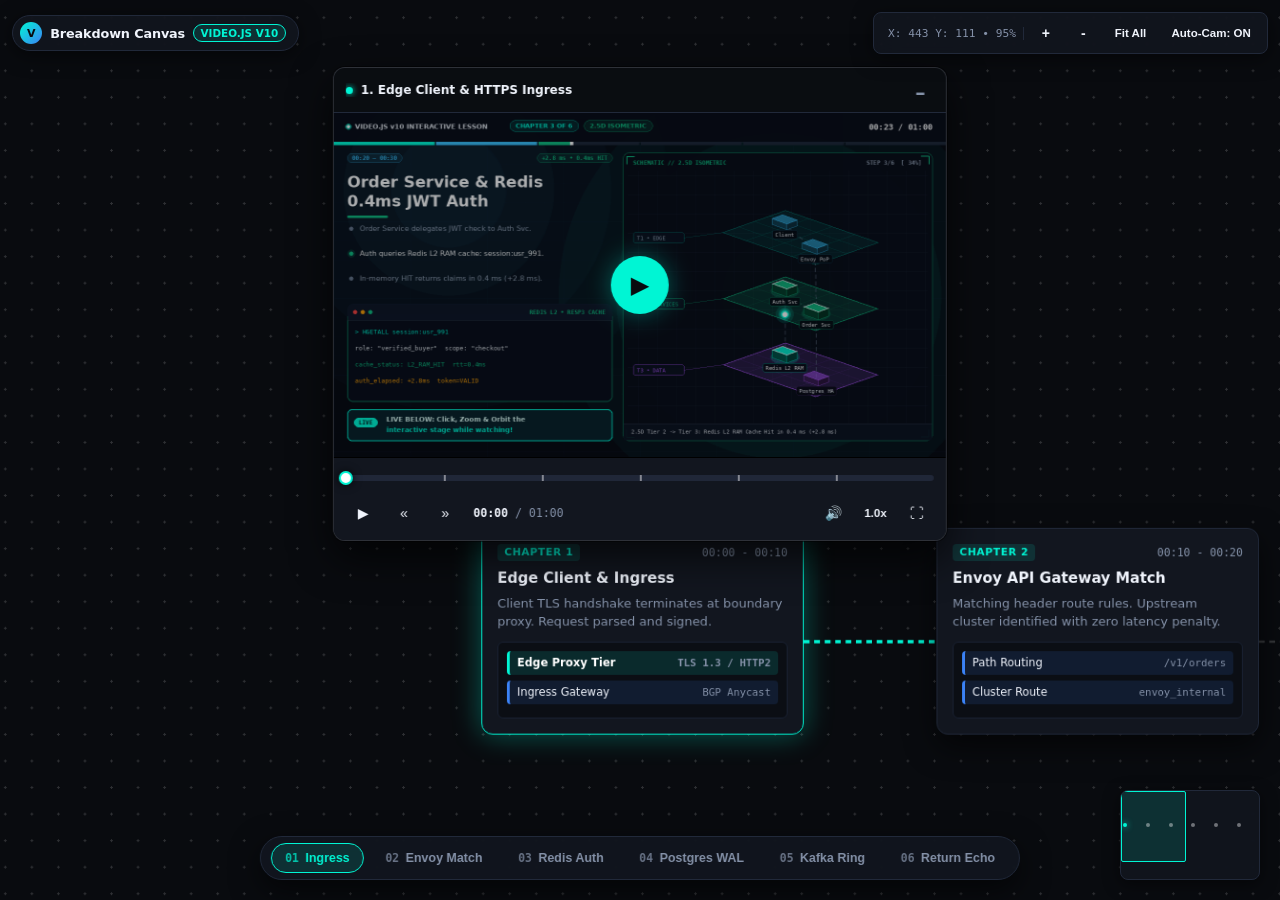
==== commit 558fafbe: "Deploy mobile QoL upgrades: touch pinch-zoom, double-tap skip, thumb-friendly hit targets" ====
--- a/index.html
+++ b/index.html
@@ -2,7 +2,7 @@
 <html lang="en">
 <head>
   <meta charset="utf-8">
-  <meta name="viewport" content="width=device-width, initial-scale=1">
+  <meta name="viewport" content="width=device-width, initial-scale=1, maximum-scale=1, user-scalable=no, viewport-fit=cover">
   <title>Breakdown: Video.js v10 Player & Infinite Canvas</title>
   <link rel="icon" type="image/svg+xml" href="favicon.svg">
   <style>
@@ -31,6 +31,8 @@
       color: var(--text);
       font-family: var(--font-sans);
       user-select: none;
+      -webkit-user-select: none;
+      touch-action: none;
     }
 
     /* THE INFINITE CANVAS COVERS 100% OF THE VIEWPORT */
@@ -42,6 +44,7 @@
       overflow: hidden;
       cursor: grab;
       background-color: var(--bg);
+      touch-action: none;
     }
     #canvas-container.panning { cursor: grabbing; }
 
@@ -68,9 +71,9 @@
     /* TOP FLOATING APP BAR */
     .app-header {
       position: absolute;
-      top: 1rem;
-      left: 1rem;
-      right: 1rem;
+      top: 0.75rem;
+      left: 0.75rem;
+      right: 0.75rem;
       display: flex;
       align-items: center;
       justify-content: space-between;
@@ -79,14 +82,14 @@
     }
     .brand-pill {
       pointer-events: auto;
-      background: rgba(18, 22, 31, 0.88);
+      background: rgba(18, 22, 31, 0.9);
       backdrop-filter: blur(12px);
       border: 1px solid var(--surface-border);
       border-radius: 999px;
-      padding: 0.35rem 0.85rem 0.35rem 0.5rem;
-      display: flex;
-      align-items: center;
-      gap: 0.6rem;
+      padding: 0.35rem 0.75rem 0.35rem 0.45rem;
+      display: flex;
+      align-items: center;
+      gap: 0.5rem;
       box-shadow: 0 4px 20px rgba(0,0,0,0.5);
     }
     .brand-logo {
@@ -102,91 +105,99 @@
       color: #090b0f;
     }
     .brand-name {
-      font-size: 0.82rem;
+      font-size: 0.8rem;
       font-weight: 700;
       letter-spacing: -0.01em;
+      white-space: nowrap;
     }
     .brand-badge {
-      font-size: 0.68rem;
+      font-size: 0.65rem;
       font-weight: 700;
       text-transform: uppercase;
-      padding: 0.12rem 0.45rem;
+      padding: 0.1rem 0.4rem;
       border-radius: 999px;
       background: var(--accent-dim);
       color: var(--accent);
       border: 1px solid var(--accent);
     }
 
-    /* FLOATING TOP-RIGHT CANVAS CONTROLS */
+    /* FLOATING TOP-RIGHT CANVAS HUD CONTROLS */
     .canvas-hud {
       pointer-events: auto;
-      background: rgba(18, 22, 31, 0.88);
+      background: rgba(18, 22, 31, 0.9);
       backdrop-filter: blur(12px);
       border: 1px solid var(--surface-border);
       border-radius: 8px;
-      padding: 0.25rem 0.45rem;
-      display: flex;
-      align-items: center;
-      gap: 0.4rem;
+      padding: 0.25rem 0.4rem;
+      display: flex;
+      align-items: center;
+      gap: 0.35rem;
       box-shadow: 0 4px 20px rgba(0,0,0,0.5);
     }
     .hud-coords {
       font-family: var(--font-mono);
-      font-size: 0.72rem;
+      font-size: 0.7rem;
       color: var(--text-muted);
-      padding: 0 0.5rem;
+      padding: 0 0.45rem;
       border-right: 1px solid var(--surface-border);
+      white-space: nowrap;
     }
     .hud-btn {
       background: transparent;
       border: 1px solid transparent;
       color: var(--text);
-      width: 28px;
-      height: 28px;
-      border-radius: 5px;
+      width: 32px;
+      height: 32px;
+      border-radius: 6px;
       display: flex;
       align-items: center;
       justify-content: center;
-      font-size: 13px;
+      font-size: 14px;
       font-weight: 700;
       cursor: pointer;
       transition: all 0.15s ease;
-    }
-    .hud-btn:hover { background: var(--surface-hover); border-color: var(--surface-border); color: var(--accent); }
+      touch-action: manipulation;
+    }
+    .hud-btn:hover, .hud-btn:active { background: var(--surface-hover); border-color: var(--surface-border); color: var(--accent); }
     .hud-btn:focus-visible { outline: 2px solid var(--focus-ring); }
-    .hud-btn.text-btn { width: auto; padding: 0 0.55rem; font-size: 0.75rem; }
+    .hud-btn.text-btn { width: auto; padding: 0 0.55rem; font-size: 0.72rem; }
 
     /* FLOATING VIDEO PLAYER MOUNTED ON THE CANVAS */
     #floating-player-card {
       position: absolute;
-      top: 4.5rem;
+      top: 4.2rem;
       left: 50%;
       transform: translateX(-50%);
-      width: clamp(340px, 48vw, 680px);
-      background: rgba(18, 22, 31, 0.95);
+      width: clamp(320px, 48vw, 680px);
+      background: rgba(18, 22, 31, 0.96);
       backdrop-filter: blur(16px);
       border: 1px solid rgba(255, 255, 255, 0.12);
       border-radius: var(--radius);
       box-shadow: 0 16px 40px rgba(0,0,0,0.7), 0 0 0 1px rgba(0,0,0,0.5);
       z-index: 35;
-      transition: width 0.3s ease, transform 0.3s ease;
+      transition: width 0.3s cubic-bezier(0.16, 1, 0.3, 1), transform 0.3s cubic-bezier(0.16, 1, 0.3, 1);
       overflow: hidden;
+      touch-action: auto;
     }
     #floating-player-card.minimized {
-      width: 320px;
-      left: 1.5rem;
+      width: 280px;
+      left: 1rem;
       transform: none;
     }
+    #floating-player-card.minimized .controls-panel {
+      display: none;
+    }
 
     .player-header {
       display: flex;
       align-items: center;
       justify-content: space-between;
-      padding: 0.45rem 0.75rem;
+      padding: 0.5rem 0.75rem;
       background: rgba(0,0,0,0.4);
       border-bottom: 1px solid var(--surface-border);
       font-size: 0.75rem;
       color: var(--text-muted);
+      cursor: move;
     }
     .player-header-left {
       display: flex;
@@ -200,6 +211,7 @@
       border-radius: 50%;
       background: var(--accent);
       box-shadow: 0 0 6px var(--accent);
+      flex-shrink: 0;
     }
     .active-chapter-text {
       font-weight: 600;
@@ -207,32 +219,35 @@
       white-space: nowrap;
       overflow: hidden;
       text-overflow: ellipsis;
+      font-size: 0.75rem;
     }
     .player-header-actions {
       display: flex;
       align-items: center;
-      gap: 0.25rem;
+      gap: 0.35rem;
     }
     .header-icon-btn {
       background: transparent;
       border: none;
       color: var(--text-muted);
       cursor: pointer;
-      width: 22px;
-      height: 22px;
-      border-radius: 4px;
+      width: 28px;
+      height: 28px;
+      border-radius: 5px;
       display: flex;
       align-items: center;
       justify-content: center;
-      font-size: 11px;
-    }
-    .header-icon-btn:hover { background: var(--surface-hover); color: var(--text); }
+      font-size: 13px;
+      touch-action: manipulation;
+    }
+    .header-icon-btn:hover, .header-icon-btn:active { background: var(--surface-hover); color: var(--text); }
 
     .video-viewport {
       width: 100%;
       aspect-ratio: 16 / 9;
       background: #000;
       position: relative;
+      overflow: hidden;
     }
     video {
       width: 100%;
@@ -241,6 +256,37 @@
       display: block;
       cursor: pointer;
     }
+
+    /* DOUBLE-TAP SKIP FEEDBACK ZONES (MOBILE QOL) */
+    .tap-zone {
+      position: absolute;
+      top: 0;
+      bottom: 0;
+      width: 35%;
+      z-index: 5;
+      display: flex;
+      align-items: center;
+      justify-content: center;
+      pointer-events: auto;
+    }
+    .tap-zone.left { left: 0; }
+    .tap-zone.right { right: 0; }
+    .skip-ripple {
+      background: rgba(0,0,0,0.65);
+      backdrop-filter: blur(4px);
+      border: 1px solid rgba(255,255,255,0.2);
+      color: var(--accent);
+      padding: 0.4rem 0.8rem;
+      border-radius: 999px;
+      font-size: 0.75rem;
+      font-weight: 700;
+      opacity: 0;
+      transform: scale(0.8);
+      transition: opacity 0.25s ease, transform 0.25s ease;
+      pointer-events: none;
+    }
+    .skip-ripple.show { opacity: 1; transform: scale(1); }
+
     .video-overlay-play {
       position: absolute;
       inset: 0;
@@ -250,43 +296,45 @@
       background: rgba(0,0,0,0.3);
       cursor: pointer;
       transition: opacity 0.2s ease;
+      z-index: 10;
     }
     .video-overlay-play.hidden { opacity: 0; pointer-events: none; }
     .play-circle {
-      width: 54px;
-      height: 54px;
+      width: 58px;
+      height: 58px;
       border-radius: 50%;
       background: var(--accent);
       color: #090b0f;
       display: flex;
       align-items: center;
       justify-content: center;
-      font-size: 22px;
-      box-shadow: 0 0 20px var(--accent-glow);
+      font-size: 24px;
+      box-shadow: 0 0 24px var(--accent-glow);
       transition: transform 0.15s ease;
     }
-    .video-overlay-play:hover .play-circle { transform: scale(1.08); }
+    .video-overlay-play:hover .play-circle, .video-overlay-play:active .play-circle { transform: scale(1.08); }
 
     /* GROUNDED CONTROLS CARD */
     .controls-panel {
-      padding: 0.45rem 0.75rem;
+      padding: 0.5rem 0.75rem 0.6rem;
       background: var(--surface);
       display: flex;
       flex-direction: column;
-      gap: 0.35rem;
-    }
-
-    /* SEEK RAIL WITH TICKS */
+      gap: 0.4rem;
+    }
+
+    /* SEEK RAIL WITH TICKS & EXPANDED TOUCH TARGET */
     .seek-container {
       position: relative;
-      height: 16px;
+      height: 24px;
       display: flex;
       align-items: center;
       cursor: pointer;
+      touch-action: none;
     }
     .seek-rail {
       width: 100%;
-      height: 5px;
+      height: 6px;
       background: #202738;
       border-radius: 3px;
       position: relative;
@@ -312,16 +360,16 @@
     }
     .seek-thumb {
       position: absolute;
-      width: 11px;
-      height: 11px;
+      width: 14px;
+      height: 14px;
       background: #fff;
       border: 2px solid var(--accent);
       border-radius: 50%;
-      top: 2.5px;
+      top: 5px;
       left: 0%;
       transform: translateX(-50%);
       pointer-events: none;
-      box-shadow: 0 0 6px rgba(0,0,0,0.7);
+      box-shadow: 0 0 8px rgba(0,0,0,0.7);
     }
 
     /* BUTTONS BAR */
@@ -333,29 +381,32 @@
     .ctrl-group {
       display: flex;
       align-items: center;
-      gap: 0.4rem;
+      gap: 0.45rem;
     }
     .ctrl-btn {
       background: transparent;
       border: none;
       color: var(--text);
       cursor: pointer;
-      width: 28px;
-      height: 28px;
-      border-radius: 5px;
+      min-width: 34px;
+      height: 34px;
+      padding: 0 0.35rem;
+      border-radius: 6px;
       display: flex;
       align-items: center;
       justify-content: center;
-      font-size: 13px;
+      font-size: 14px;
       transition: all 0.15s ease;
-    }
-    .ctrl-btn:hover { background: var(--surface-hover); color: var(--accent); }
+      touch-action: manipulation;
+    }
+    .ctrl-btn:hover, .ctrl-btn:active { background: var(--surface-hover); color: var(--accent); }
     .ctrl-btn:focus-visible { outline: 2px solid var(--focus-ring); }
     .time-readout {
       font-family: var(--font-mono);
       font-size: 0.72rem;
       color: var(--text-muted);
-      margin-left: 0.2rem;
+      margin-left: 0.25rem;
+      white-space: nowrap;
     }
     .time-readout strong { color: var(--text); }
 
@@ -375,16 +426,20 @@
       gap: 0.4rem;
       box-shadow: 0 10px 30px rgba(0,0,0,0.6);
       z-index: 40;
-      max-width: 90vw;
+      max-width: 92vw;
       overflow-x: auto;
-    }
+      -webkit-overflow-scrolling: touch;
+      scrollbar-width: none;
+    }
+    .bottom-nav-dock::-webkit-scrollbar { display: none; }
+
     .chapter-pill {
       background: transparent;
       border: 1px solid transparent;
       color: var(--text-muted);
-      padding: 0.35rem 0.75rem;
+      padding: 0.45rem 0.85rem;
       border-radius: 999px;
-      font-size: 0.76rem;
+      font-size: 0.78rem;
       font-weight: 600;
       white-space: nowrap;
       cursor: pointer;
@@ -392,8 +447,9 @@
       align-items: center;
       gap: 0.4rem;
       transition: all 0.15s ease;
-    }
-    .chapter-pill:hover {
+      touch-action: manipulation;
+    }
+    .chapter-pill:hover, .chapter-pill:active {
       background: var(--surface-hover);
       color: var(--text);
       border-color: var(--surface-border);
@@ -405,24 +461,26 @@
     }
     .chapter-pill .pill-num {
       font-family: var(--font-mono);
-      font-size: 0.7rem;
-      opacity: 0.7;
-    }
-
-    /* MINI-MAP IN BOTTOM-RIGHT CORNER */
+      font-size: 0.72rem;
+      opacity: 0.75;
+    }
+
+    /* RADAR MINIMAP (BOTTOM RIGHT) */
     .minimap-container {
       position: absolute;
       bottom: 1.25rem;
       right: 1.25rem;
       width: 140px;
       height: 90px;
-      background: rgba(18, 22, 31, 0.85);
+      background: rgba(18, 22, 31, 0.88);
       backdrop-filter: blur(8px);
       border: 1px solid var(--surface-border);
       border-radius: 8px;
       z-index: 40;
       overflow: hidden;
       box-shadow: 0 4px 16px rgba(0,0,0,0.5);
+      cursor: pointer;
+      touch-action: none;
     }
     .minimap-canvas {
       width: 100%;
@@ -432,7 +490,7 @@
     .minimap-viewport-box {
       position: absolute;
       border: 1.5px solid var(--accent);
-      background: rgba(0, 245, 212, 0.1);
+      background: rgba(0, 245, 212, 0.12);
       border-radius: 2px;
       pointer-events: none;
     }
@@ -451,16 +509,17 @@
     /* SPATIAL CARDS ON THE INFINITE CANVAS */
     .canvas-node {
       position: absolute;
-      width: 340px;
+      width: clamp(290px, 80vw, 340px);
       background: var(--surface);
       border: 1px solid var(--surface-border);
       border-radius: var(--radius);
       padding: 1rem;
       box-shadow: 0 12px 32px rgba(0,0,0,0.6);
       cursor: pointer;
-      transition: border-color 0.2s ease, box-shadow 0.2s ease;
-    }
-    .canvas-node:hover {
+      transition: border-color 0.2s ease, box-shadow 0.2s ease, transform 0.2s ease;
+      touch-action: manipulation;
+    }
+    .canvas-node:hover, .canvas-node:active {
       border-color: rgba(255,255,255,0.3);
       transform: translateY(-2px);
     }
@@ -545,6 +604,53 @@
       animation: dash 1s linear infinite;
     }
     @keyframes dash { to { stroke-dashoffset: -22; } }
+
+    /* MOBILE BREAKPOINT QOL */
+    @media (max-width: 768px) {
+      #floating-player-card {
+        top: 3.4rem;
+        width: calc(100vw - 1rem);
+        max-width: 100%;
+        border-radius: 10px;
+      }
+      #floating-player-card.minimized {
+        width: 240px;
+        left: 0.5rem;
+      }
+      .brand-badge { display: none; }
+      .hud-coords { display: none; }
+      .minimap-container { display: none; } /* maximize screen for mobile thumbs */
+      .bottom-nav-dock {
+        bottom: 0.75rem;
+        padding: 0.3rem 0.5rem;
+        max-width: 95vw;
+      }
+      .chapter-pill {
+        padding: 0.45rem 0.8rem;
+        font-size: 0.76rem;
+      }
+      .ctrl-btn {
+        min-width: 38px;
+        height: 38px;
+        font-size: 15px;
+      }
+      .seek-container {
+        height: 28px;
+      }
+      .seek-thumb {
+        width: 16px;
+        height: 16px;
+      }
+    }
+
+    /* REDUCED MOTION SUPPORT (ACCESSIBILITY REQUIREMENT) */
+    @media (prefers-reduced-motion: reduce) {
+      * {
+        animation-duration: 0.01ms !important;
+        animation-iteration-count: 1 !important;
+        transition-duration: 0.01ms !important;
+      }
+    }
   </style>
 </head>
 <body>
@@ -690,7 +796,7 @@
   <header class="app-header">
     <div class="brand-pill">
       <div class="brand-logo">V</div>
-      <span class="brand-name">Breakdown Infinite Canvas</span>
+      <span class="brand-name">Breakdown Canvas</span>
       <span class="brand-badge">Video.js v10</span>
     </div>
 
@@ -704,9 +810,9 @@
     </div>
   </header>
 
-  <!-- THE VIDEO PLAYER IS ON THE CANVAS (FIXED FLOATING STAGE) -->
+  <!-- THE VIDEO PLAYER IS ON THE CANVAS (FLOATING REPOSITIONABLE STAGE) -->
   <div id="floating-player-card">
-    <div class="player-header">
+    <div class="player-header" id="player-drag-handle" title="Drag to reposition player">
       <div class="player-header-left">
         <div class="player-status-dot"></div>
         <span class="active-chapter-text" id="player-chapter-text">1. Edge Client & HTTPS Ingress</span>
@@ -717,6 +823,14 @@
     </div>
 
     <div class="video-viewport" id="player-viewport">
+      <!-- DOUBLE TAP TO SKIP FEEDBACK (MOBILE QOL) -->
+      <div class="tap-zone left" id="tap-left">
+        <div class="skip-ripple" id="ripple-left">⟲ 5s</div>
+      </div>
+      <div class="tap-zone right" id="tap-right">
+        <div class="skip-ripple" id="ripple-right">5s ⟳</div>
+      </div>
+
       <video id="player" src="video.mp4" poster="poster.png" preload="metadata" playsinline></video>
       <div class="video-overlay-play" id="overlay-play">
         <div class="play-circle">▶</div>
@@ -725,7 +839,7 @@
 
     <!-- GROUNDED CONTROLS CARD -->
     <div class="controls-panel">
-      <!-- CHAPTER SEEK BAR -->
+      <!-- CHAPTER SEEK BAR WITH TOUCH-FRIENDLY HITBOX -->
       <div class="seek-container" id="seek-bar" tabindex="0" role="slider" aria-label="Chapter Seek Bar">
         <div class="seek-rail">
           <div class="seek-progress" id="seek-progress"></div>
@@ -747,7 +861,7 @@
 
         <div class="ctrl-group">
           <button class="ctrl-btn" id="btn-mute" title="Mute/Unmute (M)">🔊</button>
-          <button class="ctrl-btn" id="btn-rate" title="Playback Speed" style="width: auto; padding: 0 0.35rem; font-size: 0.72rem; font-weight: 600;">1.0x</button>
+          <button class="ctrl-btn" id="btn-rate" title="Playback Speed" style="width: auto; padding: 0 0.4rem; font-size: 0.72rem; font-weight: 700;">1.0x</button>
           <button class="ctrl-btn" id="btn-fs" title="Fullscreen (F)">⛶</button>
         </div>
       </div>
@@ -757,7 +871,7 @@
   <!-- EFFORTLESS CHAPTER NAVIGATION DOCK (BOTTOM CENTER) -->
   <nav class="bottom-nav-dock" id="bottom-dock">
     <button class="chapter-pill active" data-index="0">
-      <span class="pill-num">01</span> Edge Ingress
+      <span class="pill-num">01</span> Ingress
     </button>
     <button class="chapter-pill" data-index="1">
       <span class="pill-num">02</span> Envoy Match
@@ -777,7 +891,7 @@
   </nav>
 
   <!-- RADAR MINIMAP (BOTTOM RIGHT) -->
-  <div class="minimap-container" id="minimap" title="Click anywhere on minimap to jump camera">
+  <div class="minimap-container" id="minimap" title="Tap anywhere on radar to jump camera">
     <div class="minimap-canvas" id="minimap-canvas">
       <div class="minimap-viewport-box" id="minimap-viewport"></div>
     </div>
@@ -812,6 +926,7 @@
     const playerChapterText = document.getElementById('player-chapter-text');
     const playerCard = document.getElementById('floating-player-card');
     const btnMinimize = document.getElementById('btn-minimize-player');
+    const dragHandle = document.getElementById('player-drag-handle');
 
     // CANVAS DOM
     const container = document.getElementById('canvas-container');
@@ -827,10 +942,10 @@
     const minimapViewport = document.getElementById('minimap-viewport');
 
     // CAMERA & PAN STATE
-    let panX = 100;
-    let panY = 50;
-    let targetPanX = 100;
-    let targetPanY = 50;
+    let panX = 60;
+    let panY = 30;
+    let targetPanX = 60;
+    let targetPanY = 30;
     let scale = 0.85;
     let targetScale = 0.85;
     let isPanning = false;
@@ -913,11 +1028,46 @@
       }
     });
 
-    // SEEK BAR INTERACTION
-    seekBar.addEventListener('click', (e) => {
+    // TOUCH & MOUSE SEEK BAR INTERACTION
+    function handleSeek(clientX) {
       const rect = seekBar.getBoundingClientRect();
-      const pct = Math.max(0, Math.min(1, (e.clientX - rect.left) / rect.width));
+      const pct = Math.max(0, Math.min(1, (clientX - rect.left) / rect.width));
       video.currentTime = pct * (video.duration || 60);
+    }
+
+    seekBar.addEventListener('mousedown', (e) => handleSeek(e.clientX));
+    seekBar.addEventListener('touchstart', (e) => {
+      if (e.touches.length === 1) handleSeek(e.touches[0].clientX);
+    }, { passive: true });
+
+    seekBar.addEventListener('touchmove', (e) => {
+      if (e.touches.length === 1) handleSeek(e.touches[0].clientX);
+    }, { passive: true });
+
+    // DOUBLE-TAP MOBILE QOL (SKIP 5S WITH FEEDBACK)
+    let lastTapLeft = 0;
+    let lastTapRight = 0;
+    const rippleLeft = document.getElementById('ripple-left');
+    const rippleRight = document.getElementById('ripple-right');
+
+    document.getElementById('tap-left').addEventListener('click', () => {
+      const now = Date.now();
+      if (now - lastTapLeft < 320) {
+        video.currentTime = Math.max(0, video.currentTime - 5);
+        rippleLeft.classList.add('show');
+        setTimeout(() => rippleLeft.classList.remove('show'), 400);
+      }
+      lastTapLeft = now;
+    });
+
+    document.getElementById('tap-right').addEventListener('click', () => {
+      const now = Date.now();
+      if (now - lastTapRight < 320) {
+        video.currentTime = Math.min(video.duration || 60, video.currentTime + 5);
+        rippleRight.classList.add('show');
+        setTimeout(() => rippleRight.classList.remove('show'), 400);
+      }
+      lastTapRight = now;
     });
 
     // CHAPTER STEPPING
@@ -1030,7 +1180,46 @@
       }
     });
 
-    // SMOOTH ZOOM AT CURSOR
+    // TOUCH SUPPORT (MOBILE PAN & TWO-FINGER PINCH ZOOM)
+    let touchStartDist = 0;
+    let touchBaseScale = 1;
+    let isTouchPanning = false;
+
+    container.addEventListener('touchstart', (e) => {
+      if (e.target.closest('#floating-player-card') || e.target.closest('.canvas-node') || e.target.closest('.bottom-nav-dock') || e.target.closest('.app-header')) return;
+      
+      if (e.touches.length === 1) {
+        isTouchPanning = true;
+        dragStartX = e.touches[0].clientX - targetPanX;
+        dragStartY = e.touches[0].clientY - targetPanY;
+      } else if (e.touches.length === 2) {
+        isTouchPanning = false;
+        const dx = e.touches[0].clientX - e.touches[1].clientX;
+        const dy = e.touches[0].clientY - e.touches[1].clientY;
+        touchStartDist = Math.hypot(dx, dy);
+        touchBaseScale = targetScale;
+      }
+    }, { passive: true });
+
+    container.addEventListener('touchmove', (e) => {
+      if (isTouchPanning && e.touches.length === 1) {
+        targetPanX = e.touches[0].clientX - dragStartX;
+        targetPanY = e.touches[0].clientY - dragStartY;
+      } else if (e.touches.length === 2 && touchStartDist > 0) {
+        const dx = e.touches[0].clientX - e.touches[1].clientX;
+        const dy = e.touches[0].clientY - e.touches[1].clientY;
+        const dist = Math.hypot(dx, dy);
+        const factor = dist / touchStartDist;
+        targetScale = Math.max(0.25, Math.min(2.0, touchBaseScale * factor));
+      }
+    }, { passive: true });
+
+    container.addEventListener('touchend', () => {
+      isTouchPanning = false;
+      touchStartDist = 0;
+    });
+
+    // SMOOTH WHEEL ZOOM AT CURSOR
     container.addEventListener('wheel', (e) => {
       e.preventDefault();
       const mouseX = e.clientX;
@@ -1065,9 +1254,9 @@
 
     btnFitAll.addEventListener('click', () => {
       const cw = window.innerWidth;
-      targetScale = Math.min(1.0, cw / (WORLD_W + 200));
+      targetScale = Math.min(0.85, cw / (WORLD_W + 150));
       targetPanX = (cw - WORLD_W * targetScale) / 2;
-      targetPanY = 80;
+      targetPanY = window.innerWidth < 768 ? 200 : 100;
     });
 
     btnAutoCam.addEventListener('click', () => {
@@ -1095,7 +1284,11 @@
         node.classList.toggle('active-chapter', i === idx);
       });
       document.querySelectorAll('.chapter-pill').forEach((pill, i) => {
-        pill.classList.toggle('active', i === idx);
+        const isActive = i === idx;
+        pill.classList.toggle('active', isActive);
+        if (isActive) {
+          pill.scrollIntoView({ behavior: 'smooth', block: 'nearest', inline: 'center' });
+        }
       });
       document.querySelectorAll('.flow-path').forEach((path, i) => {
         path.classList.toggle('active', i === idx);
@@ -1112,11 +1305,11 @@
 
       const cw = window.innerWidth;
       const ch = window.innerHeight;
-
-      // Frame the node comfortably below the player
-      targetScale = 0.95;
-      targetPanX = (cw / 2) - ((coord.x + 170) * targetScale);
-      targetPanY = (ch / 2) - (coord.y * targetScale) + 80;
+      const isMobile = cw < 768;
+
+      targetScale = isMobile ? 0.8 : 0.95;
+      targetPanX = (cw / 2) - ((coord.x + 160) * targetScale);
+      targetPanY = (ch / 2) - (coord.y * targetScale) + (isMobile ? 140 : 80);
     }
 
     // JUMP TO CHAPTER (SEEK + GLIDE)
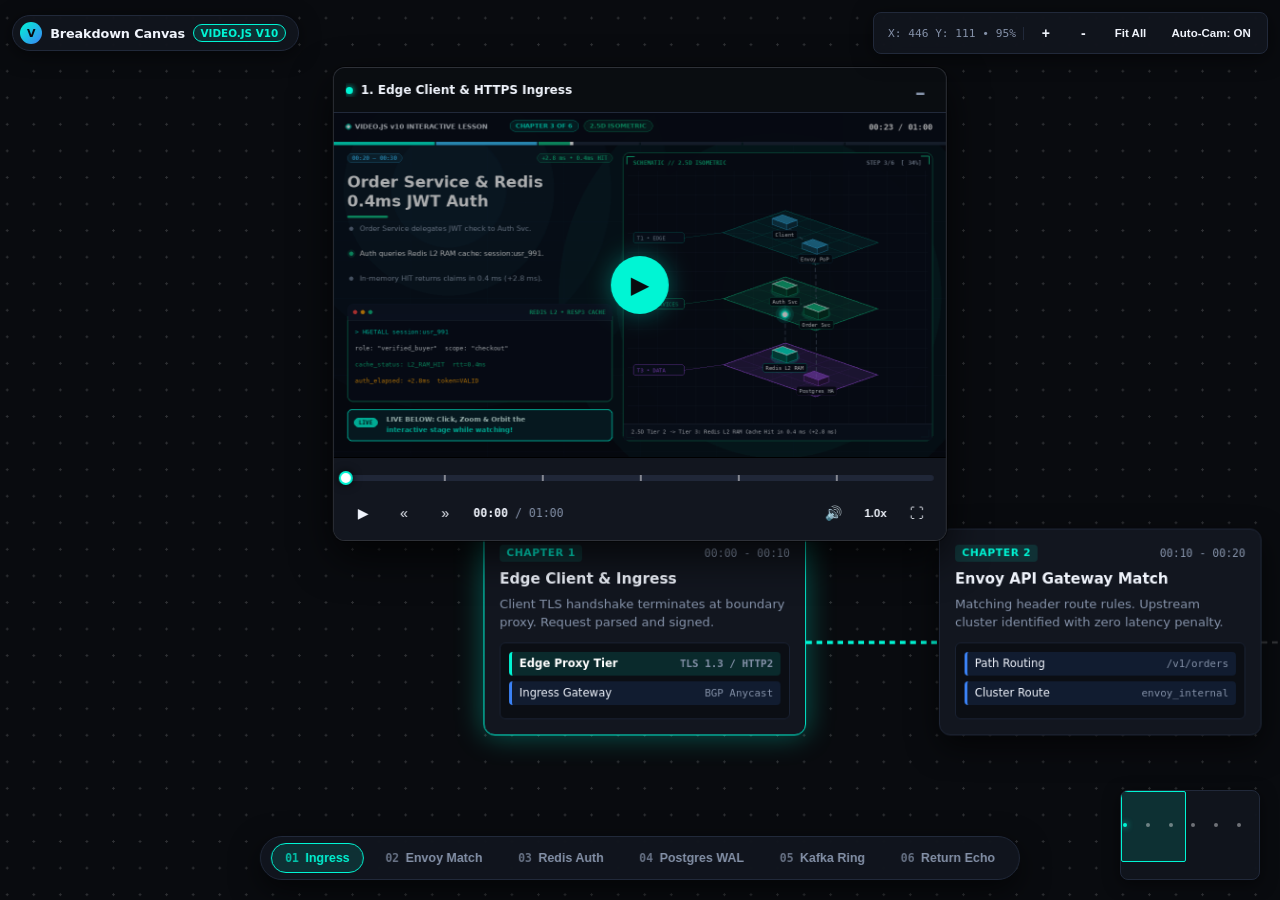
==== commit 414bbc58: "fix(scroll): replace wild wheel zoom with buttery 2D/horizontal chapter scrub, gentle pinch zoom, dr" ====
--- a/index.html
+++ b/index.html
@@ -1129,9 +1129,9 @@
     // ==========================================
     function renderFrame() {
       // Damped lerp interpolation for silky smooth camera transitions
-      panX += (targetPanX - panX) * 0.14;
-      panY += (targetPanY - panY) * 0.14;
-      scale += (targetScale - scale) * 0.14;
+      panX += (targetPanX - panX) * 0.2;
+      panY += (targetPanY - panY) * 0.2;
+      scale += (targetScale - scale) * 0.2;
 
       world.style.transform = `translate(${panX}px, ${panY}px) scale(${scale})`;
       grid.style.backgroundPosition = `${panX}px ${panY}px`;
@@ -1158,10 +1158,18 @@
     }
     requestAnimationFrame(renderFrame);
 
-    // MOUSE DRAG PANNING
+    // MOUSE DRAG PANNING (FLUID INERTIA & SEAMLESS NODE DRAG)
+    let hasDragged = false;
+    let dragOriginX = 0;
+    let dragOriginY = 0;
+
     container.addEventListener('mousedown', (e) => {
-      if (e.target.closest('#floating-player-card') || e.target.closest('.canvas-node') || e.target.closest('.bottom-nav-dock') || e.target.closest('.minimap-container') || e.target.closest('.app-header')) return;
+      // Don't drag if interacting with controls, header, minimap, or dock
+      if (e.target.closest('#floating-player-card') || e.target.closest('.bottom-nav-dock') || e.target.closest('.minimap-container') || e.target.closest('.app-header')) return;
       isPanning = true;
+      hasDragged = false;
+      dragOriginX = e.clientX;
+      dragOriginY = e.clientY;
       dragStartX = e.clientX - targetPanX;
       dragStartY = e.clientY - targetPanY;
       container.classList.add('panning');
@@ -1169,6 +1177,9 @@
 
     window.addEventListener('mousemove', (e) => {
       if (!isPanning) return;
+      if (Math.hypot(e.clientX - dragOriginX, e.clientY - dragOriginY) > 5) {
+        hasDragged = true;
+      }
       targetPanX = e.clientX - dragStartX;
       targetPanY = e.clientY - dragStartY;
     });
@@ -1184,16 +1195,22 @@
     let touchStartDist = 0;
     let touchBaseScale = 1;
     let isTouchPanning = false;
+    let touchOriginX = 0;
+    let touchOriginY = 0;
 
     container.addEventListener('touchstart', (e) => {
-      if (e.target.closest('#floating-player-card') || e.target.closest('.canvas-node') || e.target.closest('.bottom-nav-dock') || e.target.closest('.app-header')) return;
+      if (e.target.closest('#floating-player-card') || e.target.closest('.bottom-nav-dock') || e.target.closest('.app-header')) return;
       
       if (e.touches.length === 1) {
         isTouchPanning = true;
+        hasDragged = false;
+        touchOriginX = e.touches[0].clientX;
+        touchOriginY = e.touches[0].clientY;
         dragStartX = e.touches[0].clientX - targetPanX;
         dragStartY = e.touches[0].clientY - targetPanY;
       } else if (e.touches.length === 2) {
         isTouchPanning = false;
+        hasDragged = true;
         const dx = e.touches[0].clientX - e.touches[1].clientX;
         const dy = e.touches[0].clientY - e.touches[1].clientY;
         touchStartDist = Math.hypot(dx, dy);
@@ -1203,14 +1220,18 @@
 
     container.addEventListener('touchmove', (e) => {
       if (isTouchPanning && e.touches.length === 1) {
+        if (Math.hypot(e.touches[0].clientX - touchOriginX, e.touches[0].clientY - touchOriginY) > 6) {
+          hasDragged = true;
+        }
         targetPanX = e.touches[0].clientX - dragStartX;
         targetPanY = e.touches[0].clientY - dragStartY;
       } else if (e.touches.length === 2 && touchStartDist > 0) {
+        hasDragged = true;
         const dx = e.touches[0].clientX - e.touches[1].clientX;
         const dy = e.touches[0].clientY - e.touches[1].clientY;
         const dist = Math.hypot(dx, dy);
         const factor = dist / touchStartDist;
-        targetScale = Math.max(0.25, Math.min(2.0, touchBaseScale * factor));
+        targetScale = Math.max(0.35, Math.min(2.0, touchBaseScale * factor));
       }
     }, { passive: true });
 
@@ -1219,19 +1240,103 @@
       touchStartDist = 0;
     });
 
-    // SMOOTH WHEEL ZOOM AT CURSOR
+    // SILKY-SMOOTH 2D SCROLL & GENTLE PROPORTIONAL PINCH ZOOM
     container.addEventListener('wheel', (e) => {
       e.preventDefault();
-      const mouseX = e.clientX;
-      const mouseY = e.clientY;
-
-      const delta = e.deltaY > 0 ? 0.88 : 1.14;
-      const newScale = Math.max(0.25, Math.min(2.0, targetScale * delta));
-
-      targetPanX = mouseX - (mouseX - targetPanX) * (newScale / targetScale);
-      targetPanY = mouseY - (mouseY - targetPanY) * (newScale / targetScale);
-      targetScale = newScale;
+
+      // Trackpad pinch-to-zoom OR Ctrl/Cmd/Alt + Wheel = Smooth proportional zoom anchored at cursor
+      if (e.ctrlKey || e.metaKey || e.altKey) {
+        const mouseX = e.clientX;
+        const mouseY = e.clientY;
+        // Continuous exponential scaling: deltaY of 10 -> ~0.975 (2.5% step), no jarring leaps
+        const zoomFactor = Math.exp(-e.deltaY * 0.0025);
+        const newScale = Math.max(0.35, Math.min(2.0, targetScale * zoomFactor));
+
+        targetPanX = mouseX - (mouseX - targetPanX) * (newScale / targetScale);
+        targetPanY = mouseY - (mouseY - targetPanY) * (newScale / targetScale);
+        targetScale = newScale;
+      } else if (e.shiftKey) {
+        // Shift + Wheel = Horizontal pan
+        targetPanX -= (e.deltaY || e.deltaX) * 1.2;
+      } else {
+        if (Math.abs(e.deltaX) > 0) {
+          // Trackpad 2D fluid scroll: pan both axes simultaneously
+          targetPanX -= e.deltaX * 1.0;
+          targetPanY -= e.deltaY * 1.0;
+        } else {
+          // Standard 1D mouse wheel: natural timeline scrub/scroll along horizontal chapter axis
+          // Scroll down -> smoothly scrub forward through chapters; Scroll up -> scrub backward
+          targetPanX -= e.deltaY * 1.2;
+        }
+      }
     }, { passive: false });
+
+    // DRAGGABLE REPOSITIONABLE FLOATING PLAYER CARD
+    let isPlayerDragging = false;
+    let playerDragStartX = 0;
+    let playerDragStartY = 0;
+    let playerCardLeft = 0;
+    let playerCardTop = 0;
+
+    dragHandle.addEventListener('mousedown', (e) => {
+      if (e.target.closest('#btn-minimize-player')) return;
+      isPlayerDragging = true;
+      const rect = playerCard.getBoundingClientRect();
+      playerDragStartX = e.clientX;
+      playerDragStartY = e.clientY;
+      playerCardLeft = rect.left;
+      playerCardTop = rect.top;
+      playerCard.style.left = `${playerCardLeft}px`;
+      playerCard.style.top = `${playerCardTop}px`;
+      playerCard.style.transform = 'none';
+      playerCard.style.transition = 'none';
+      document.body.style.userSelect = 'none';
+    });
+
+    window.addEventListener('mousemove', (e) => {
+      if (!isPlayerDragging) return;
+      const dx = e.clientX - playerDragStartX;
+      const dy = e.clientY - playerDragStartY;
+      playerCard.style.left = `${Math.max(10, Math.min(window.innerWidth - 300, playerCardLeft + dx))}px`;
+      playerCard.style.top = `${Math.max(10, Math.min(window.innerHeight - 150, playerCardTop + dy))}px`;
+    });
+
+    window.addEventListener('mouseup', () => {
+      if (isPlayerDragging) {
+        isPlayerDragging = false;
+        playerCard.style.transition = '';
+        document.body.style.userSelect = '';
+      }
+    });
+
+    dragHandle.addEventListener('touchstart', (e) => {
+      if (e.target.closest('#btn-minimize-player') || e.touches.length !== 1) return;
+      isPlayerDragging = true;
+      const rect = playerCard.getBoundingClientRect();
+      playerDragStartX = e.touches[0].clientX;
+      playerDragStartY = e.touches[0].clientY;
+      playerCardLeft = rect.left;
+      playerCardTop = rect.top;
+      playerCard.style.left = `${playerCardLeft}px`;
+      playerCard.style.top = `${playerCardTop}px`;
+      playerCard.style.transform = 'none';
+      playerCard.style.transition = 'none';
+    }, { passive: true });
+
+    window.addEventListener('touchmove', (e) => {
+      if (!isPlayerDragging || e.touches.length !== 1) return;
+      const dx = e.touches[0].clientX - playerDragStartX;
+      const dy = e.touches[0].clientY - playerDragStartY;
+      playerCard.style.left = `${Math.max(8, Math.min(window.innerWidth - 260, playerCardLeft + dx))}px`;
+      playerCard.style.top = `${Math.max(8, Math.min(window.innerHeight - 120, playerCardTop + dy))}px`;
+    }, { passive: true });
+
+    window.addEventListener('touchend', () => {
+      if (isPlayerDragging) {
+        isPlayerDragging = false;
+        playerCard.style.transition = '';
+      }
+    });
 
     // HUD BUTTONS
     btnZoomIn.addEventListener('click', () => {
@@ -1328,12 +1433,20 @@
       });
     });
 
-    // CANVAS NODE CLICKS
+    // CANVAS NODE CLICKS (RESPECTS DRAG PANNING)
     document.querySelectorAll('.canvas-node').forEach((node, i) => {
       node.addEventListener('click', () => {
+        if (hasDragged) return;
         jumpToChapter(i);
       });
     });
+
+    // HORIZONTAL WHEEL SCROLL ON BOTTOM DOCK
+    bottomDock.addEventListener('wheel', (e) => {
+      e.stopPropagation();
+      e.preventDefault();
+      bottomDock.scrollLeft += (e.deltaY || e.deltaX) * 0.8;
+    }, { passive: false });
 
     // INITIAL POSITION: FOCUS ON CHAPTER 1
     smoothFlyToChapter(0);
